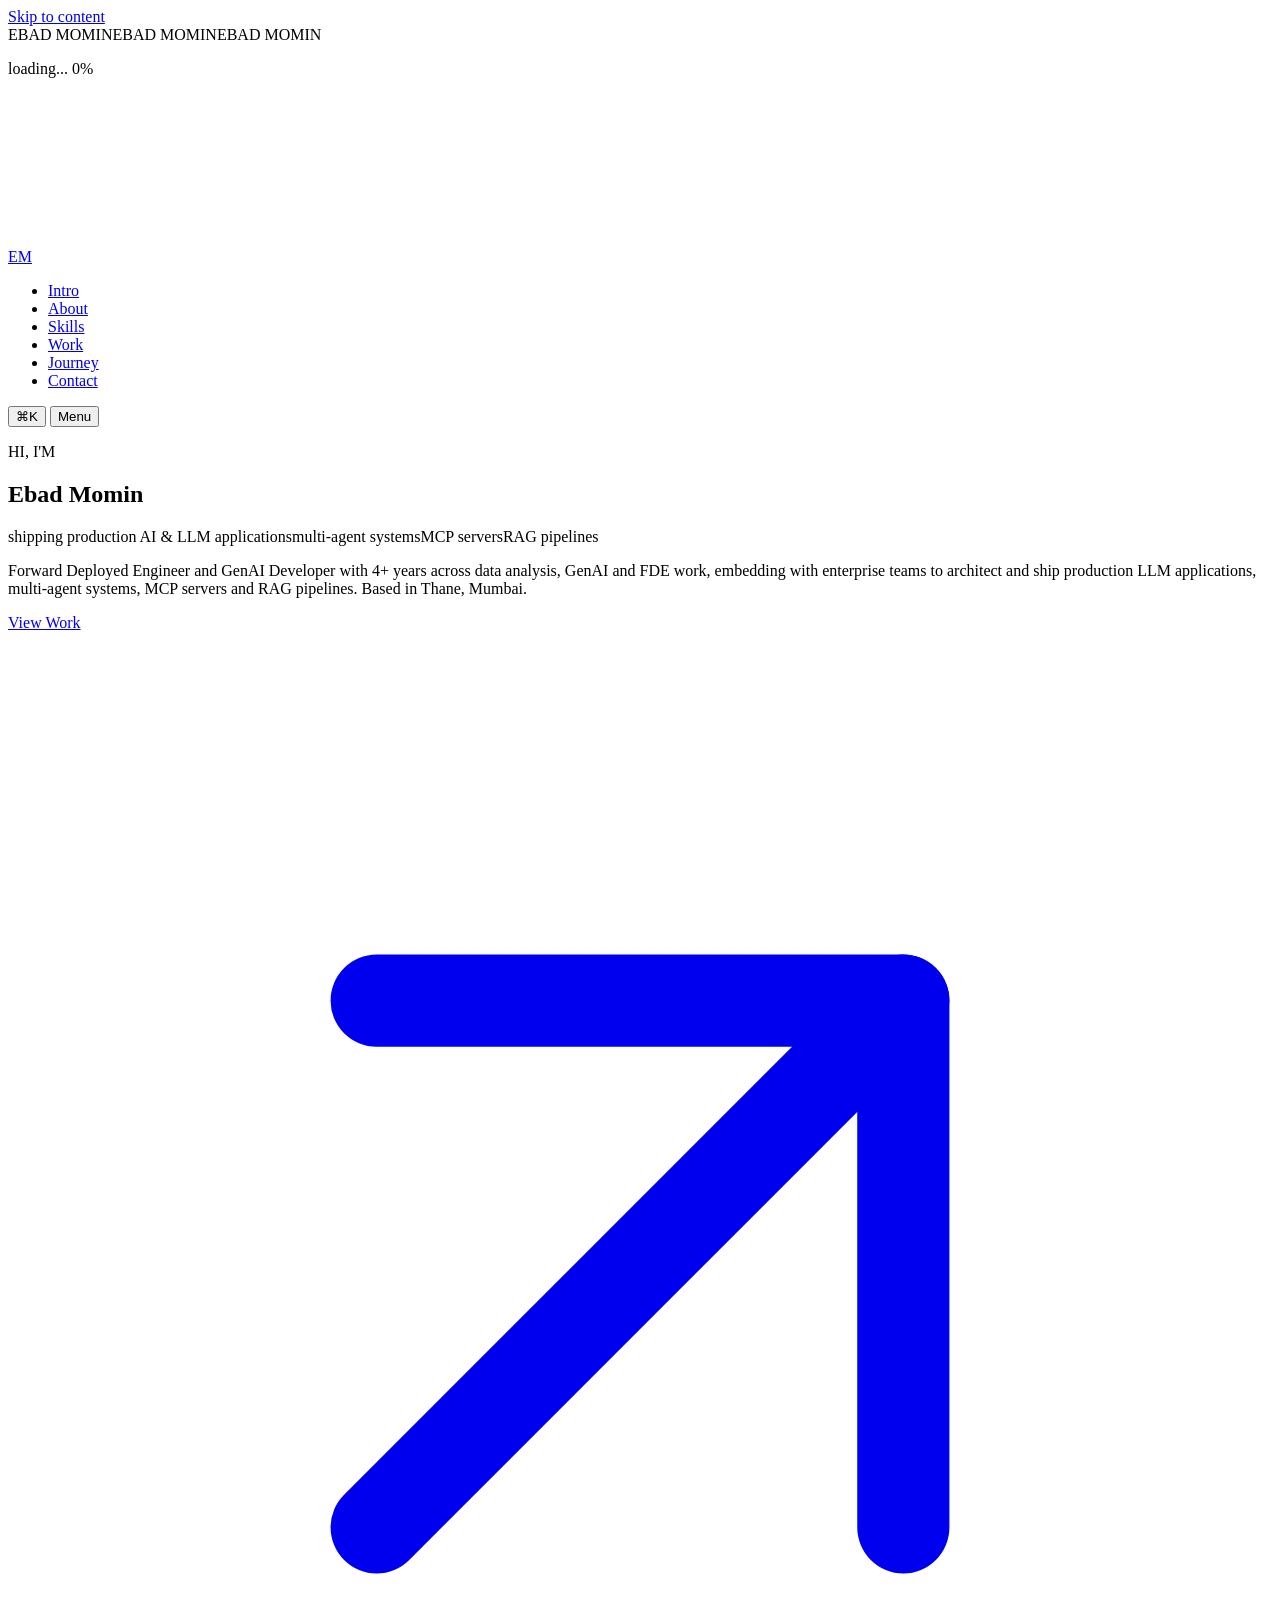
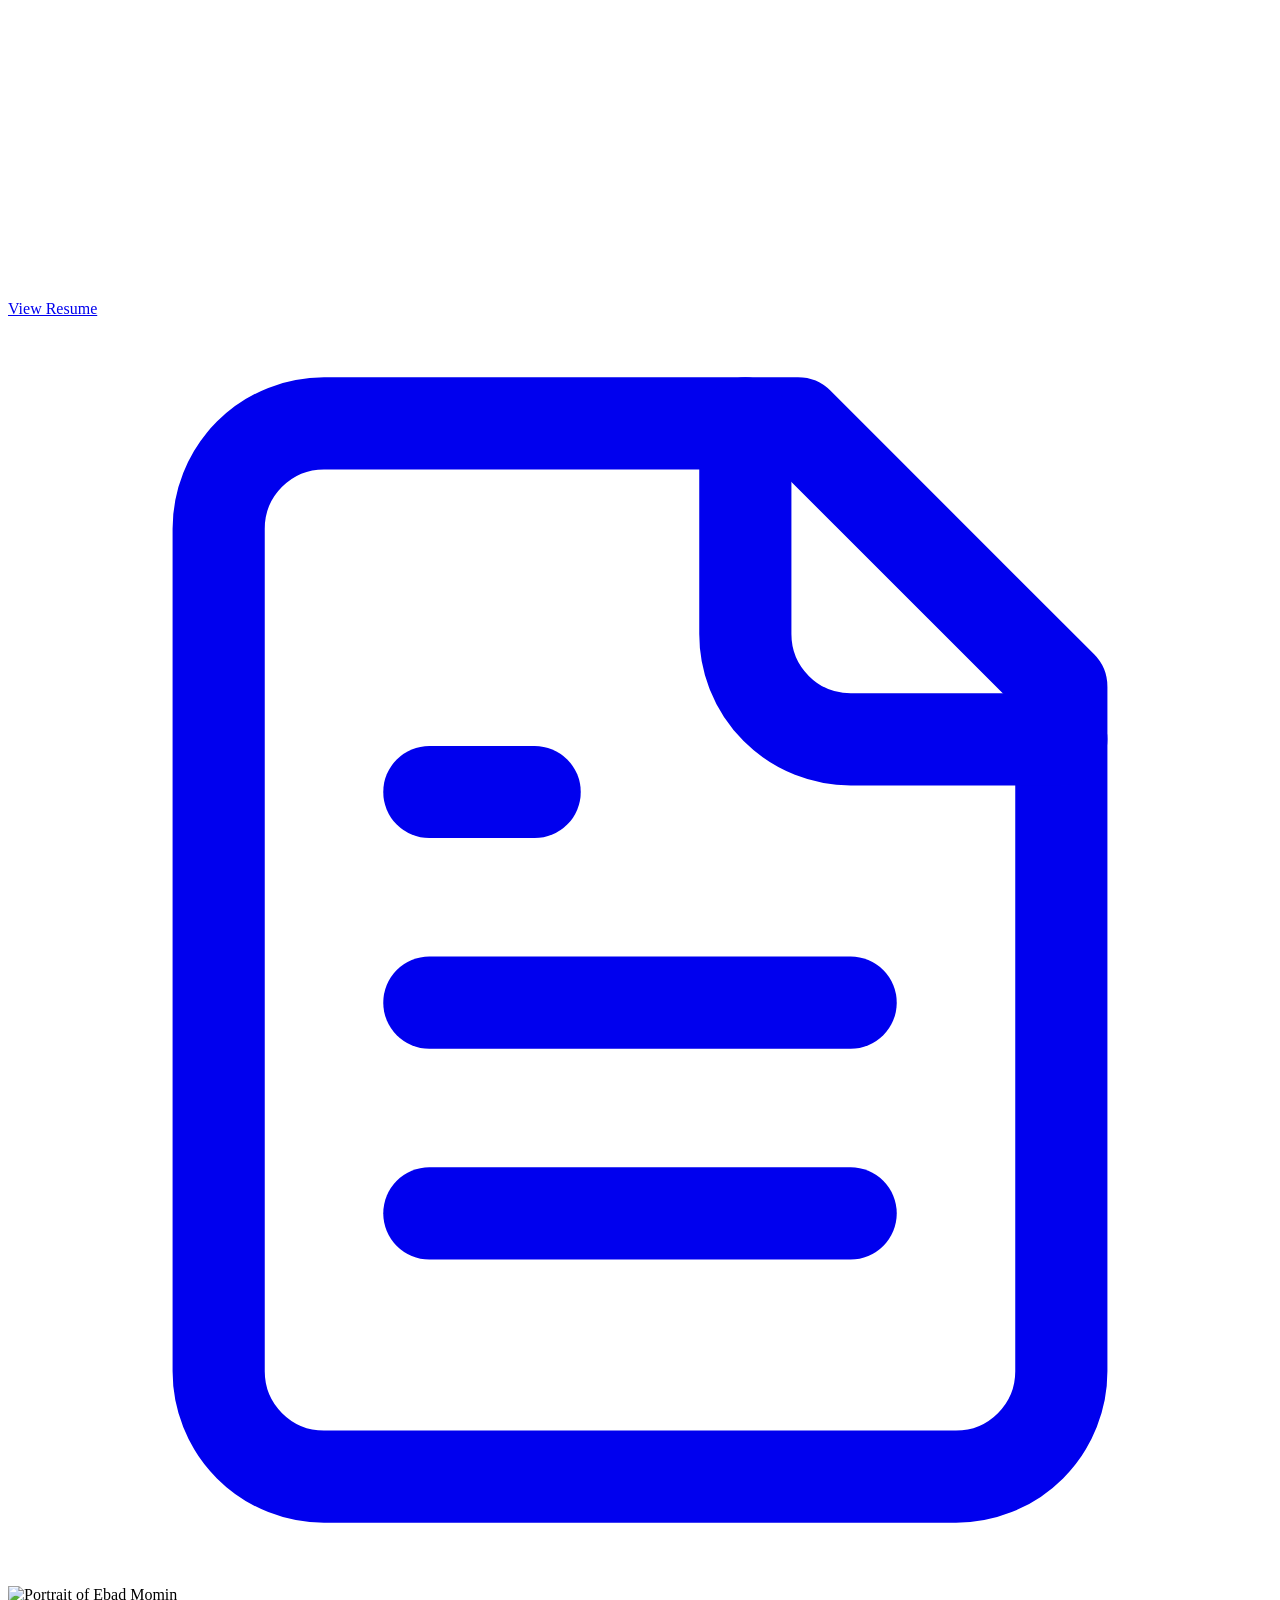
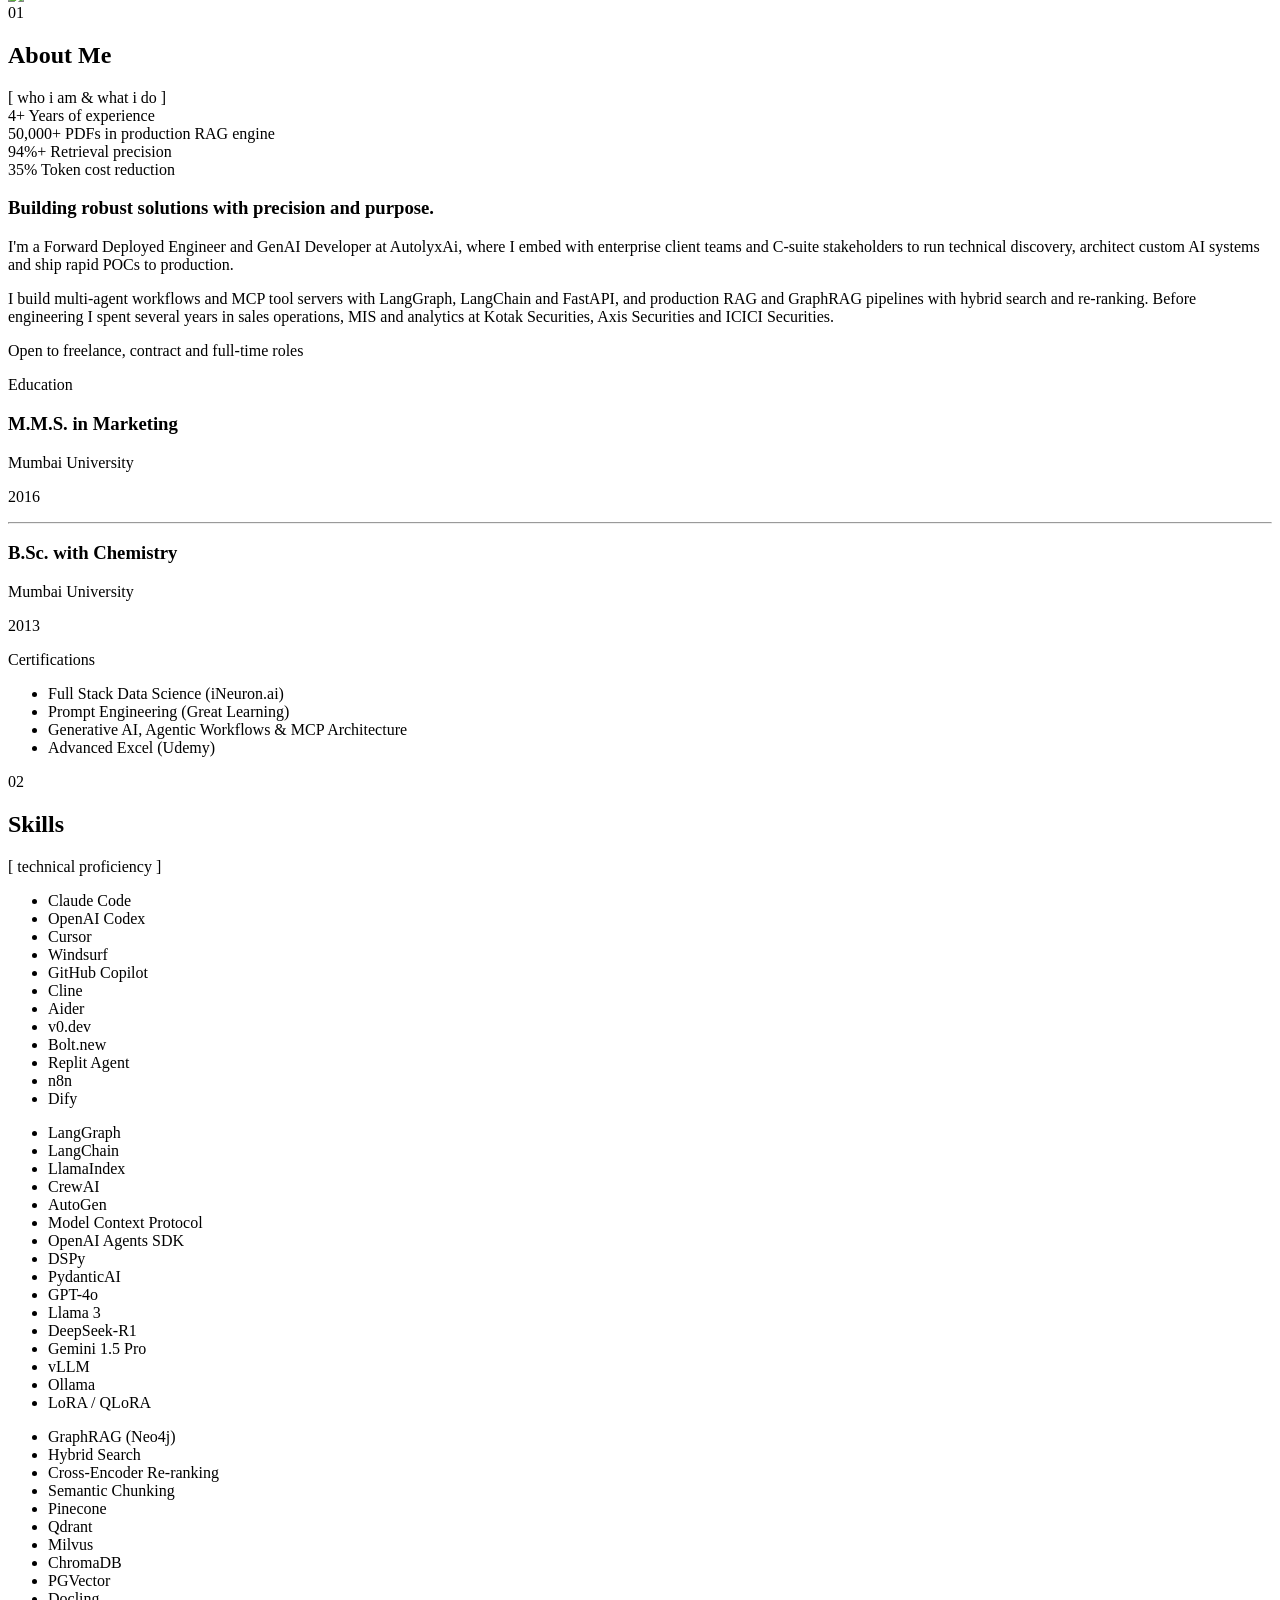
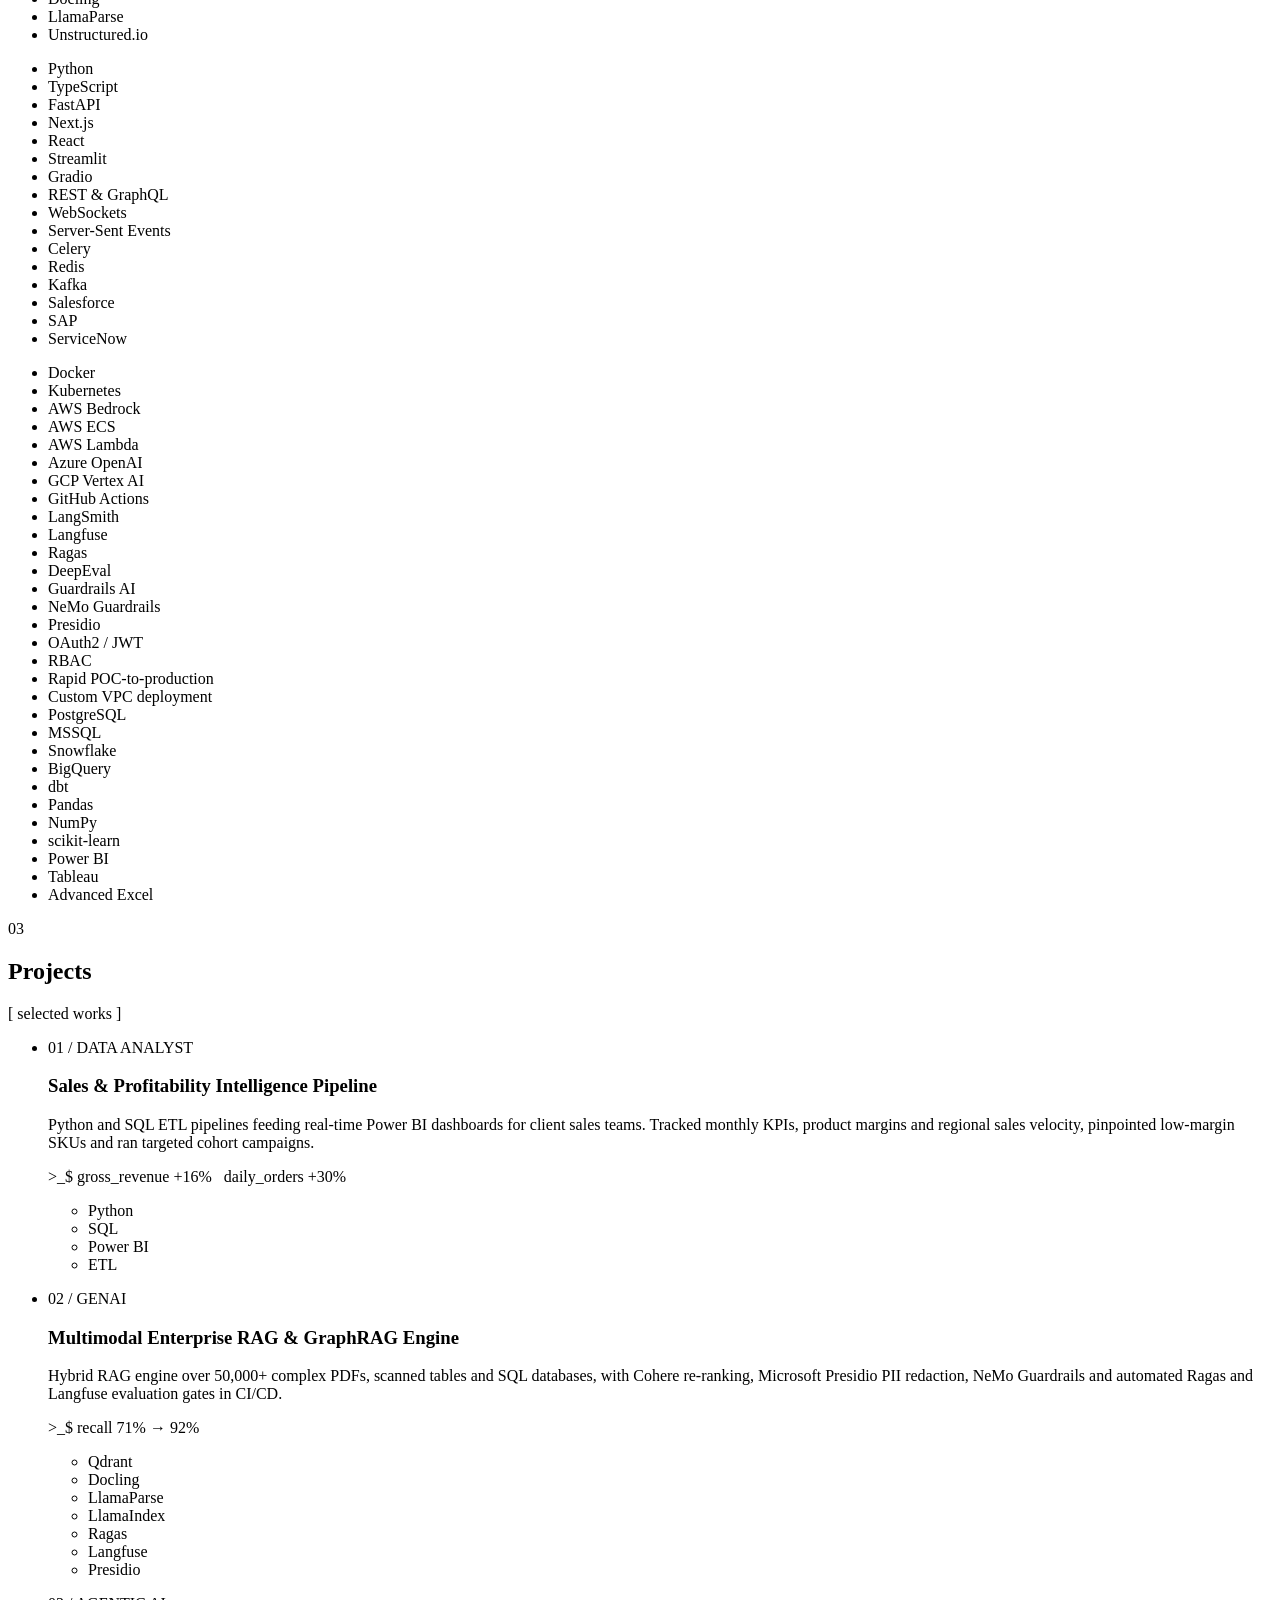
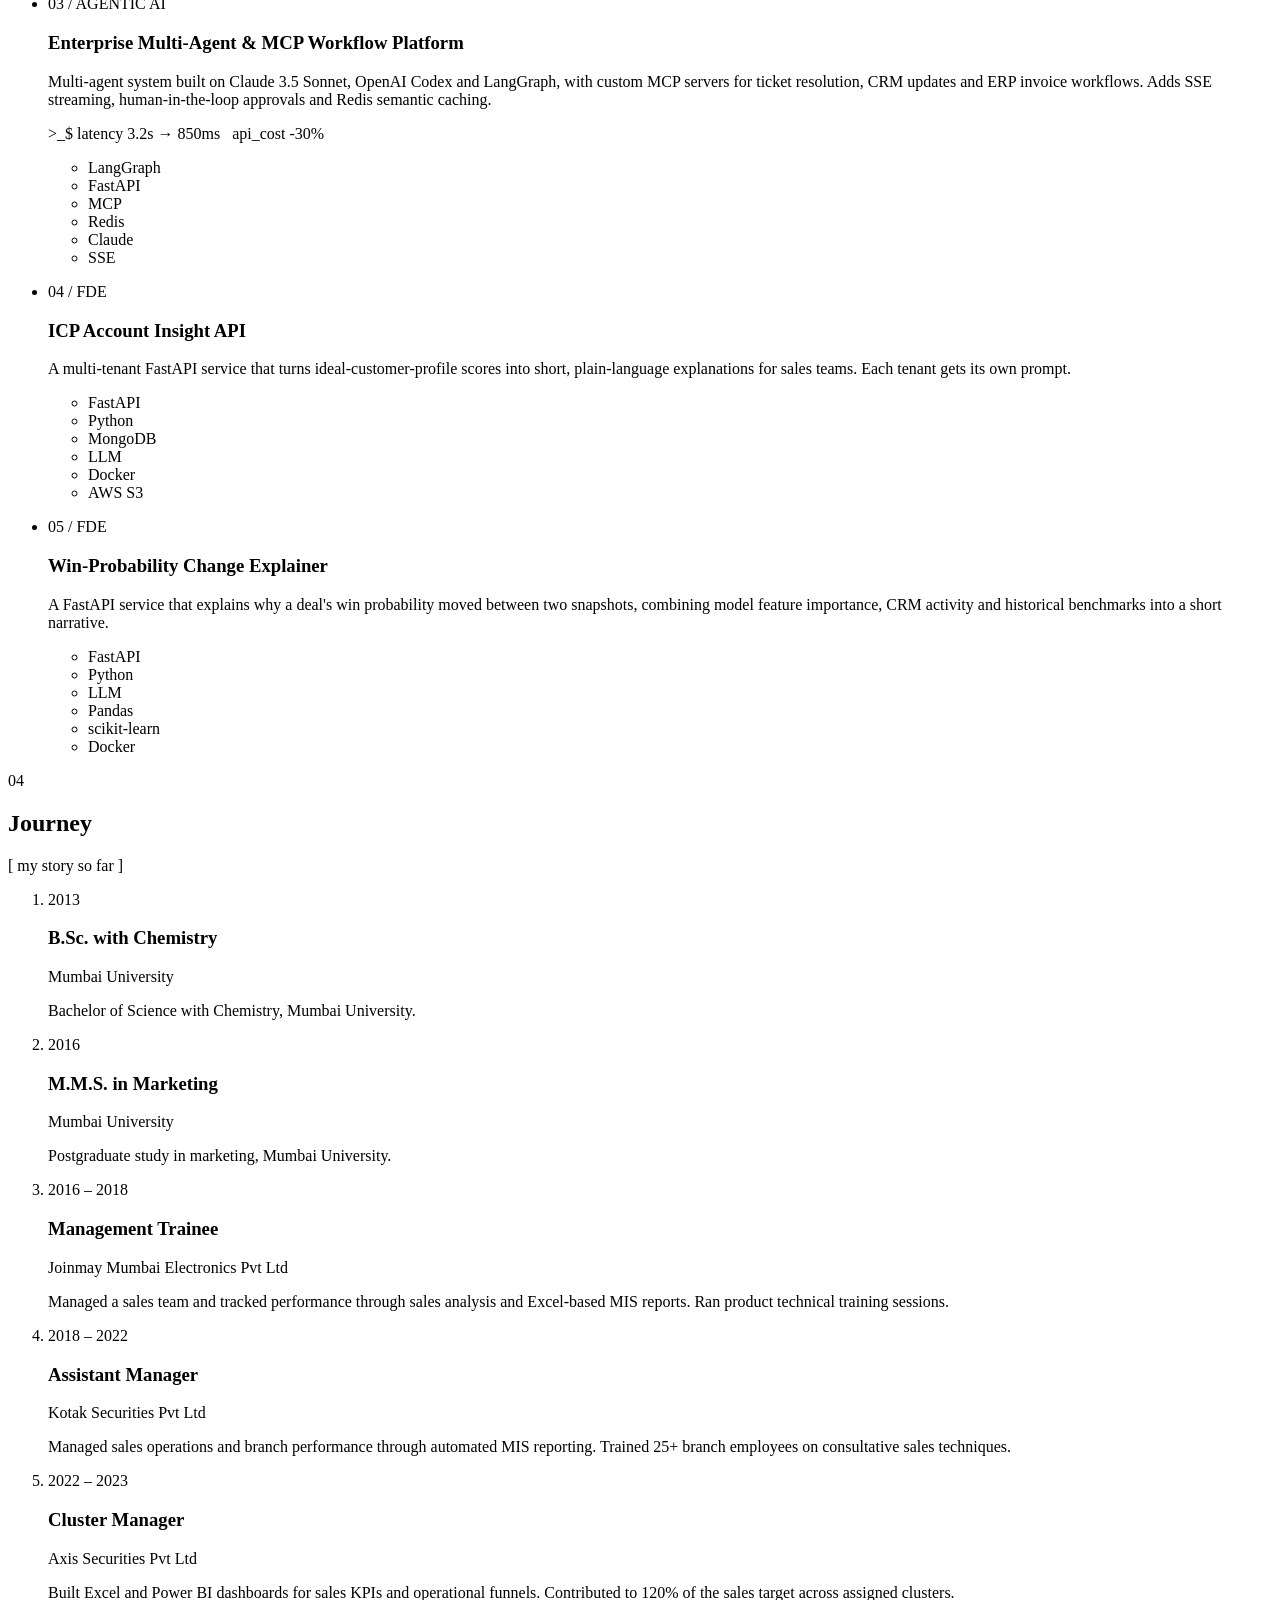
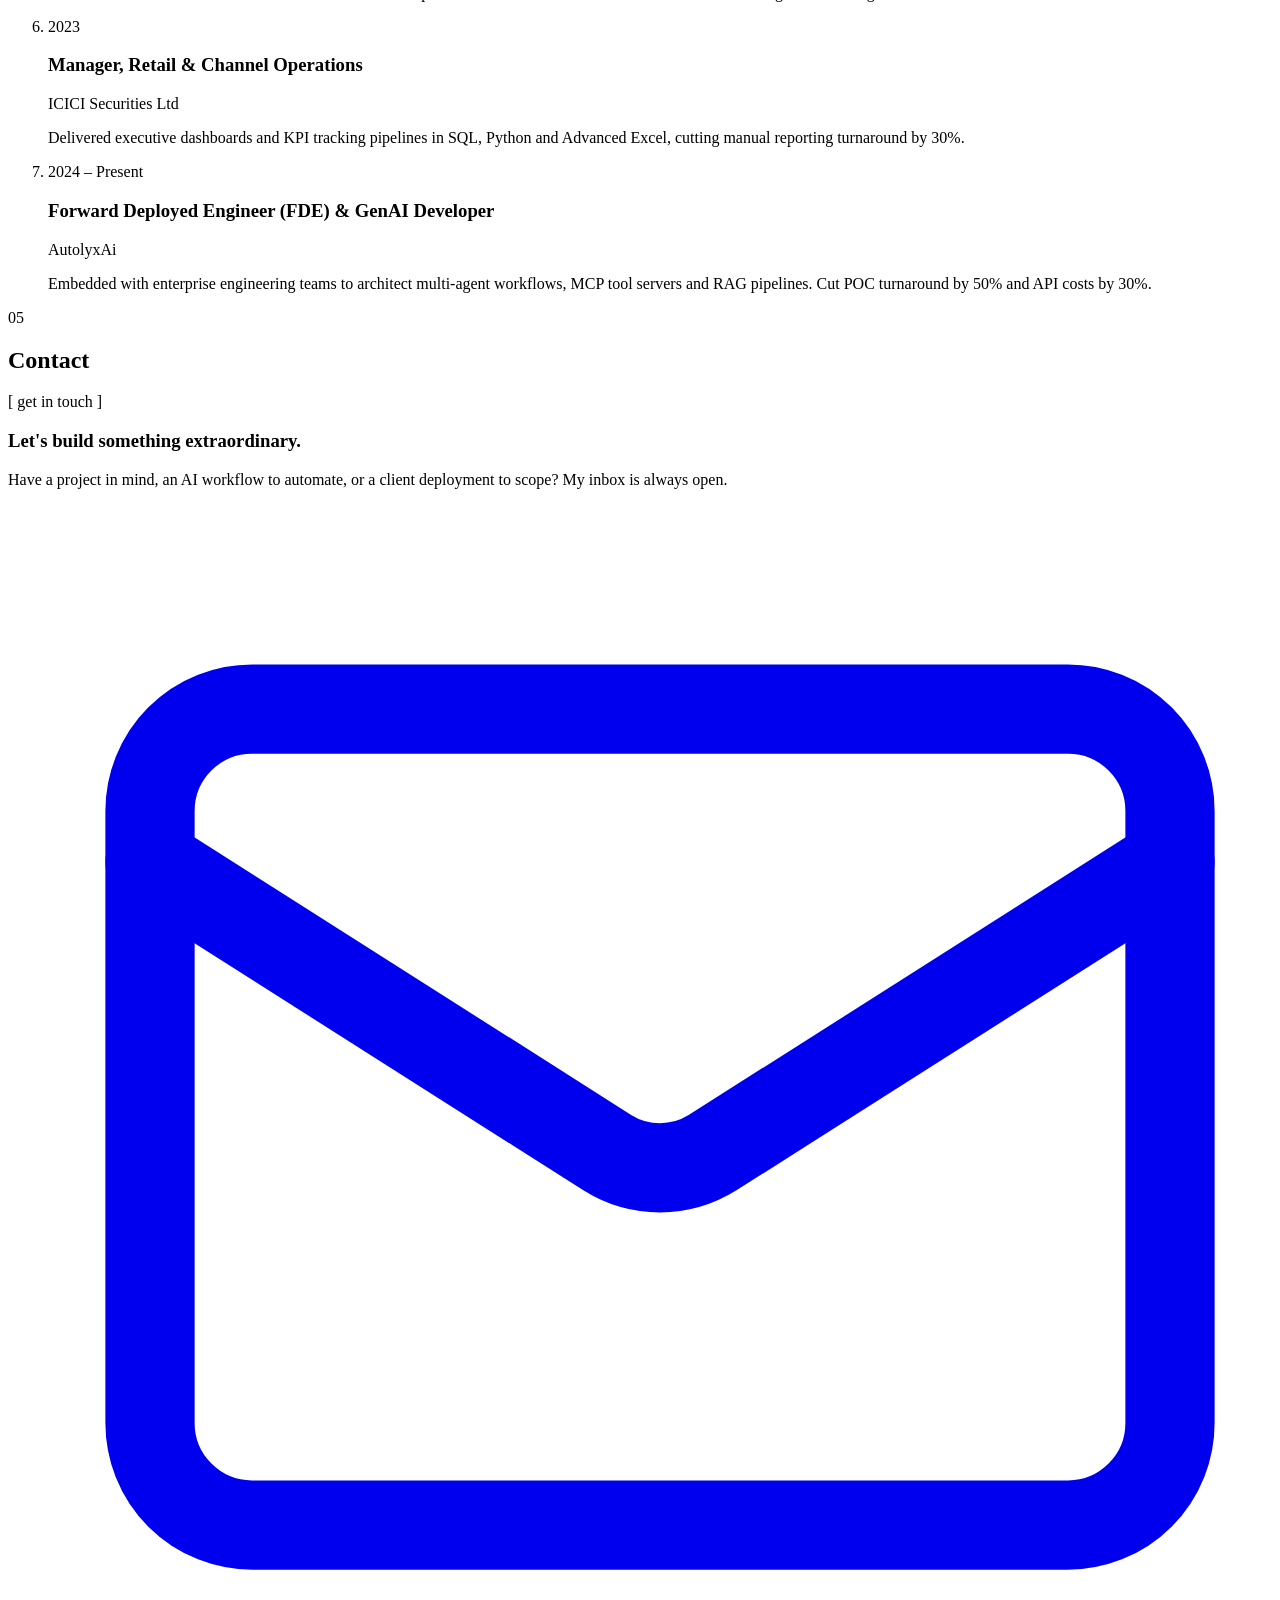
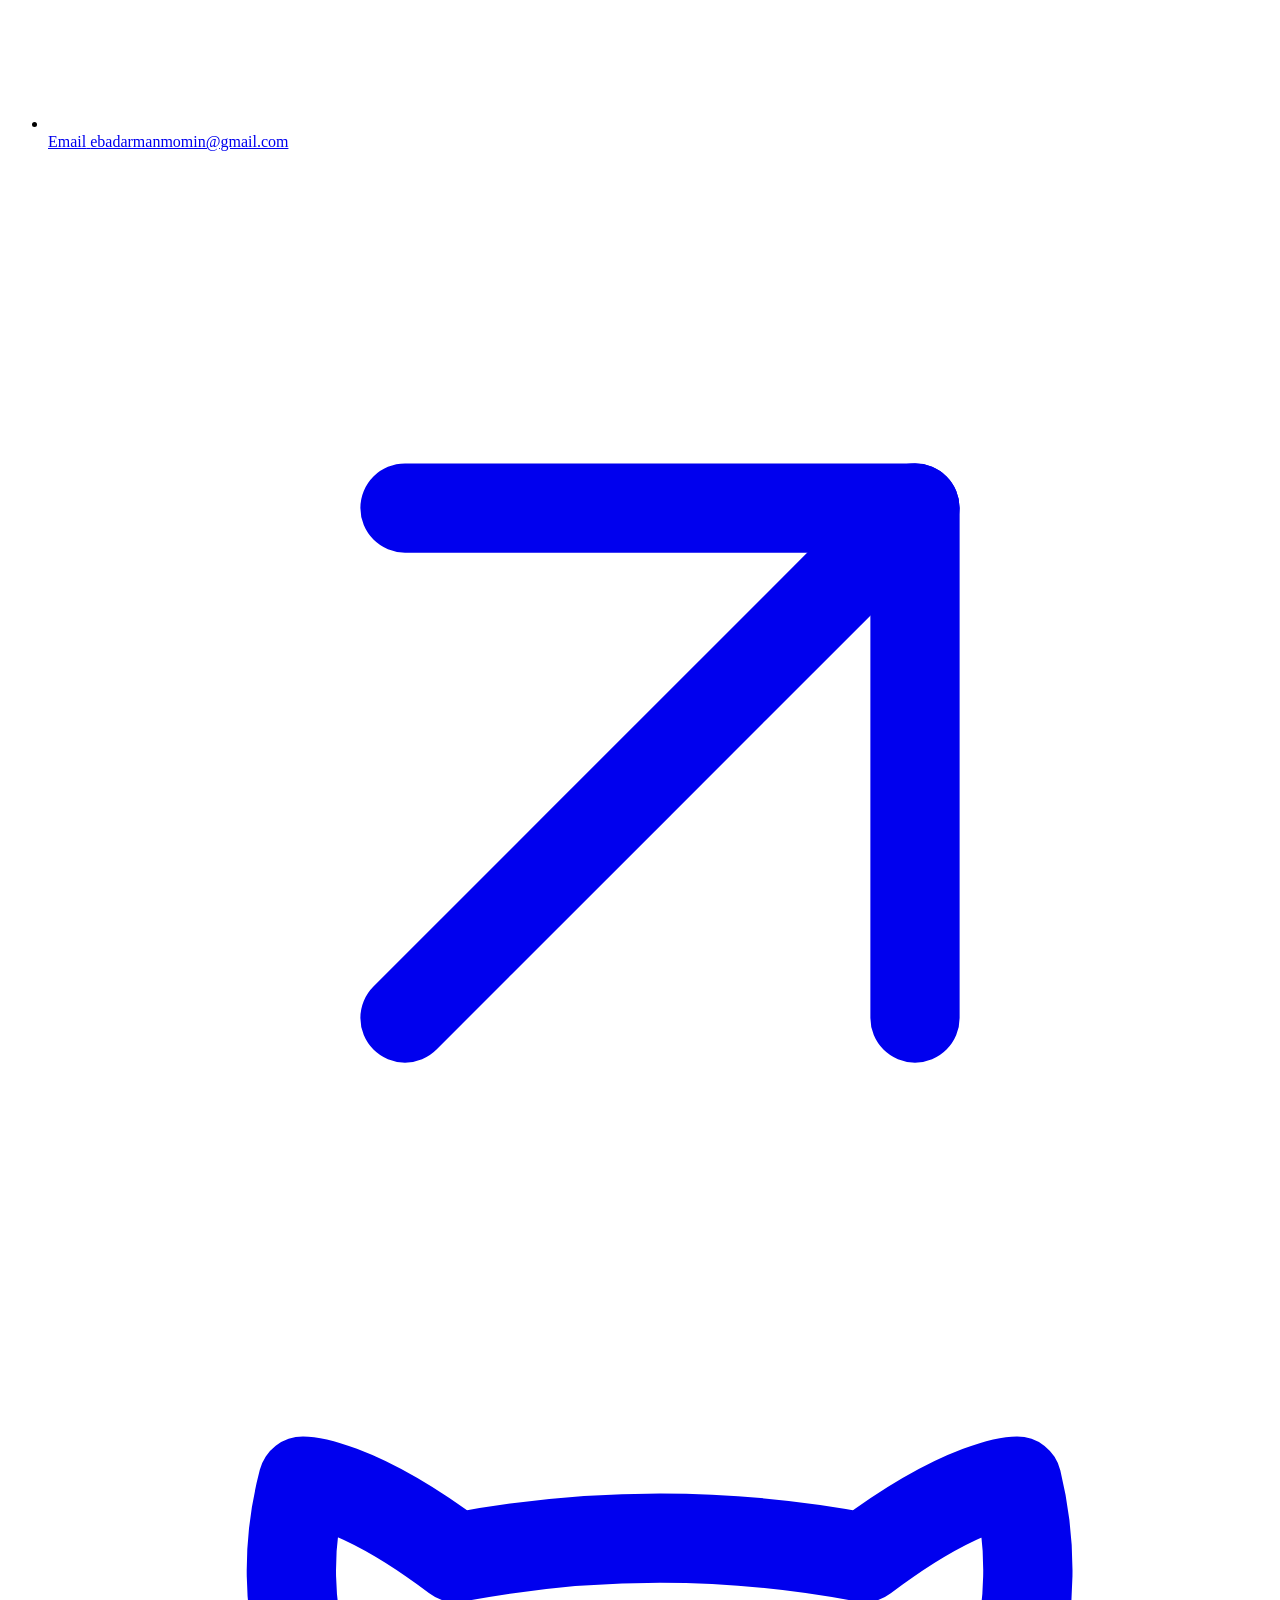
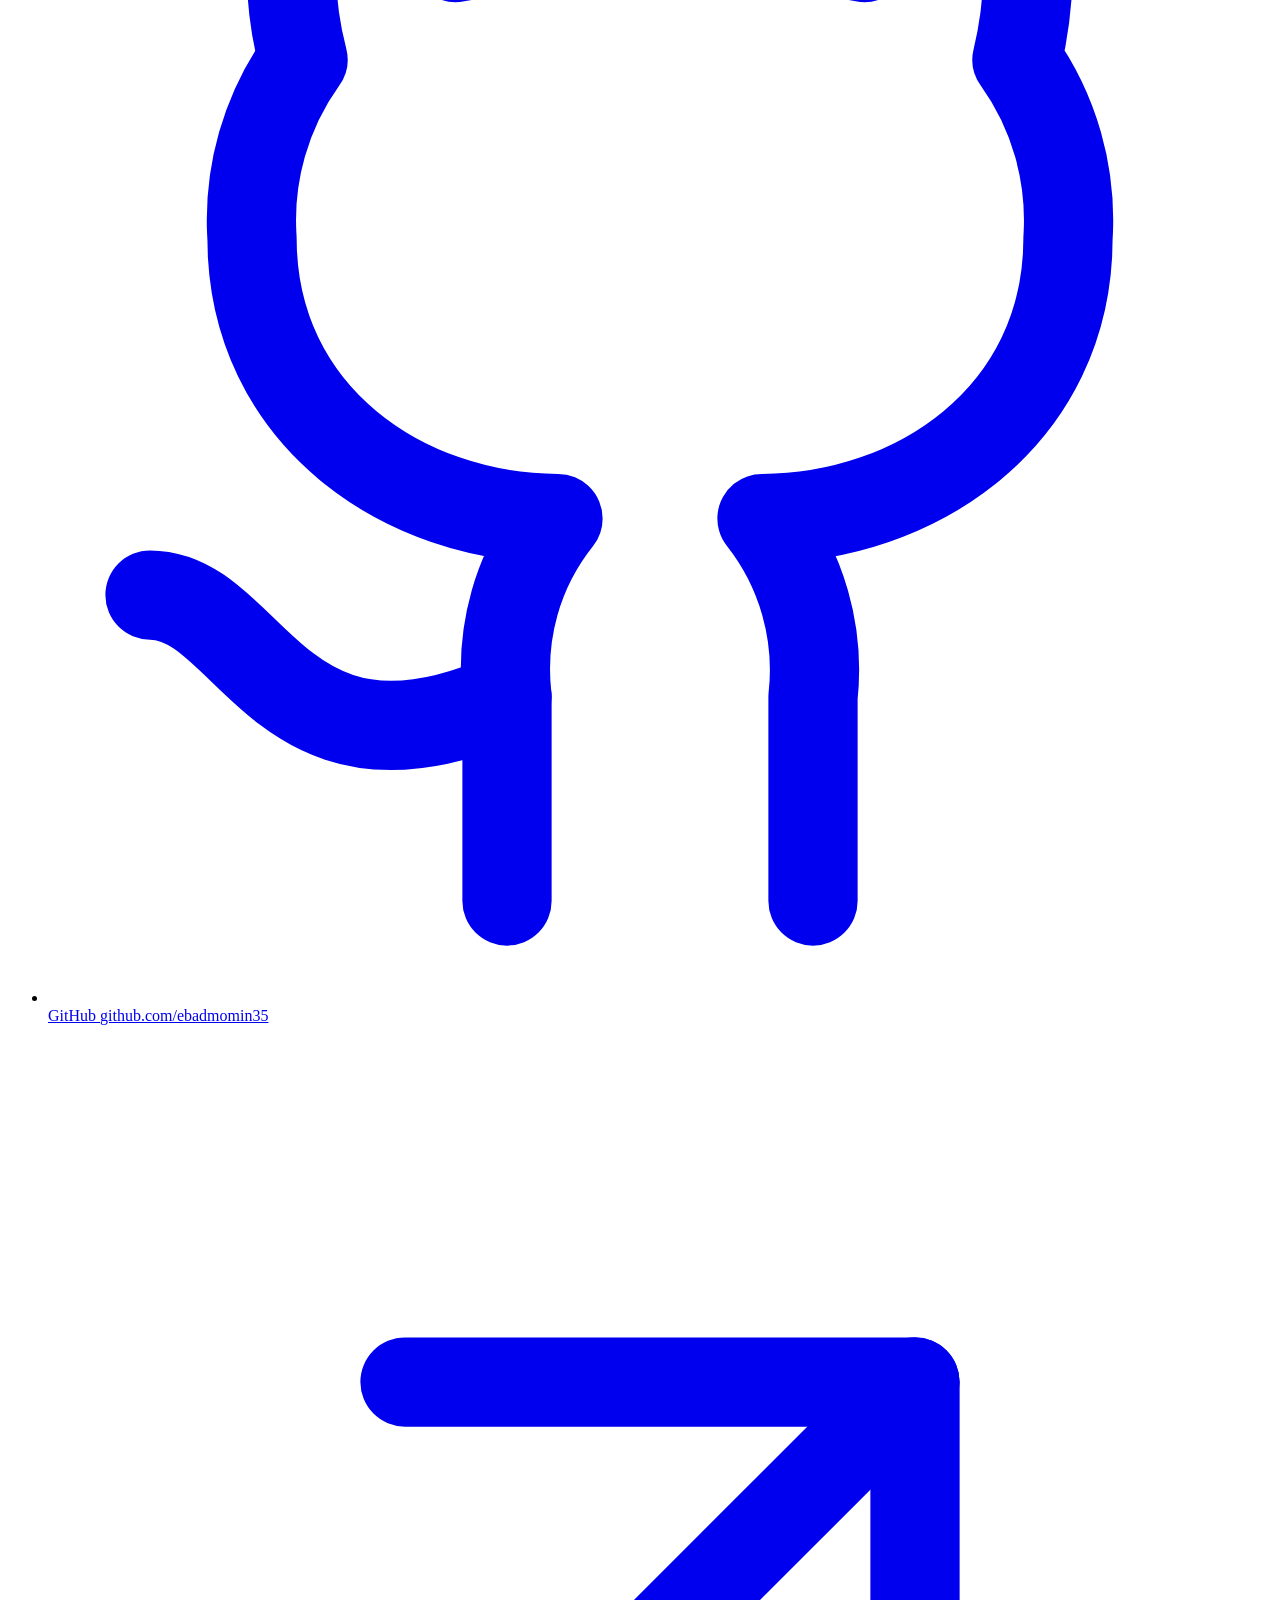
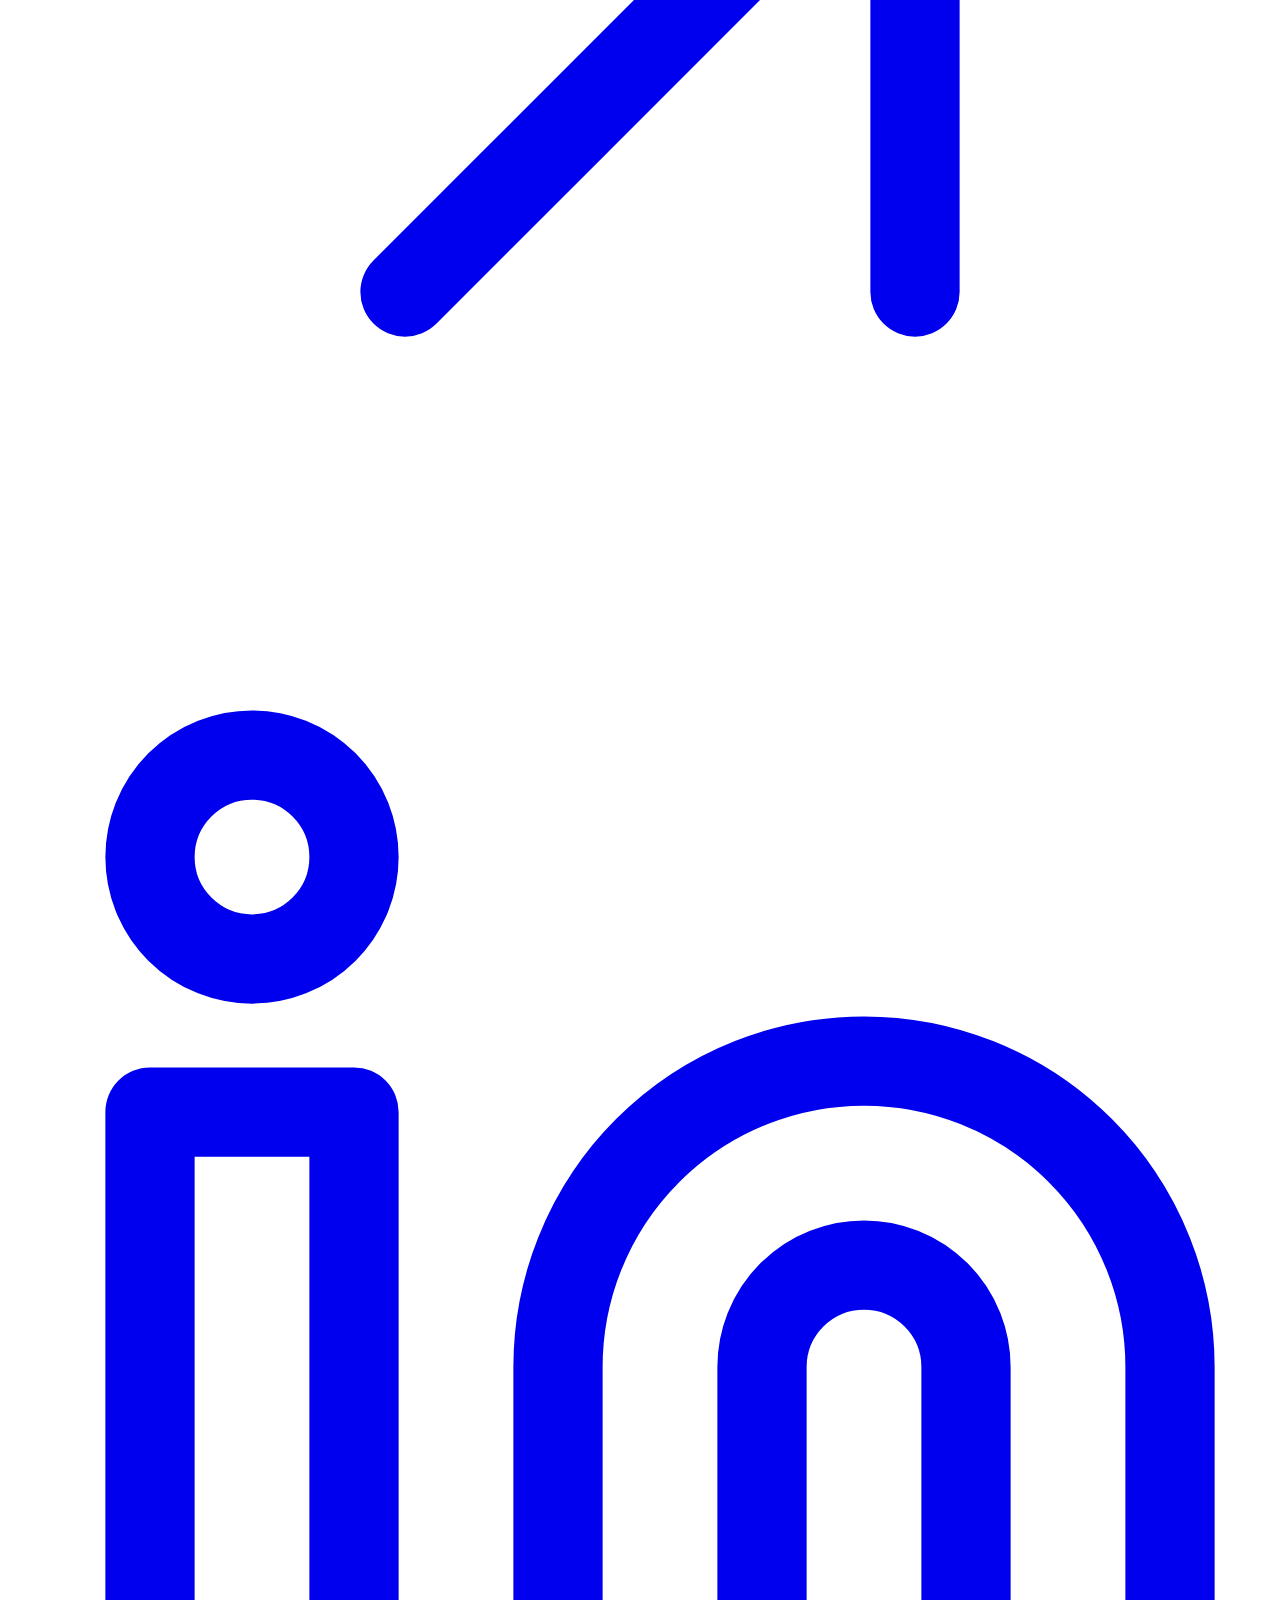
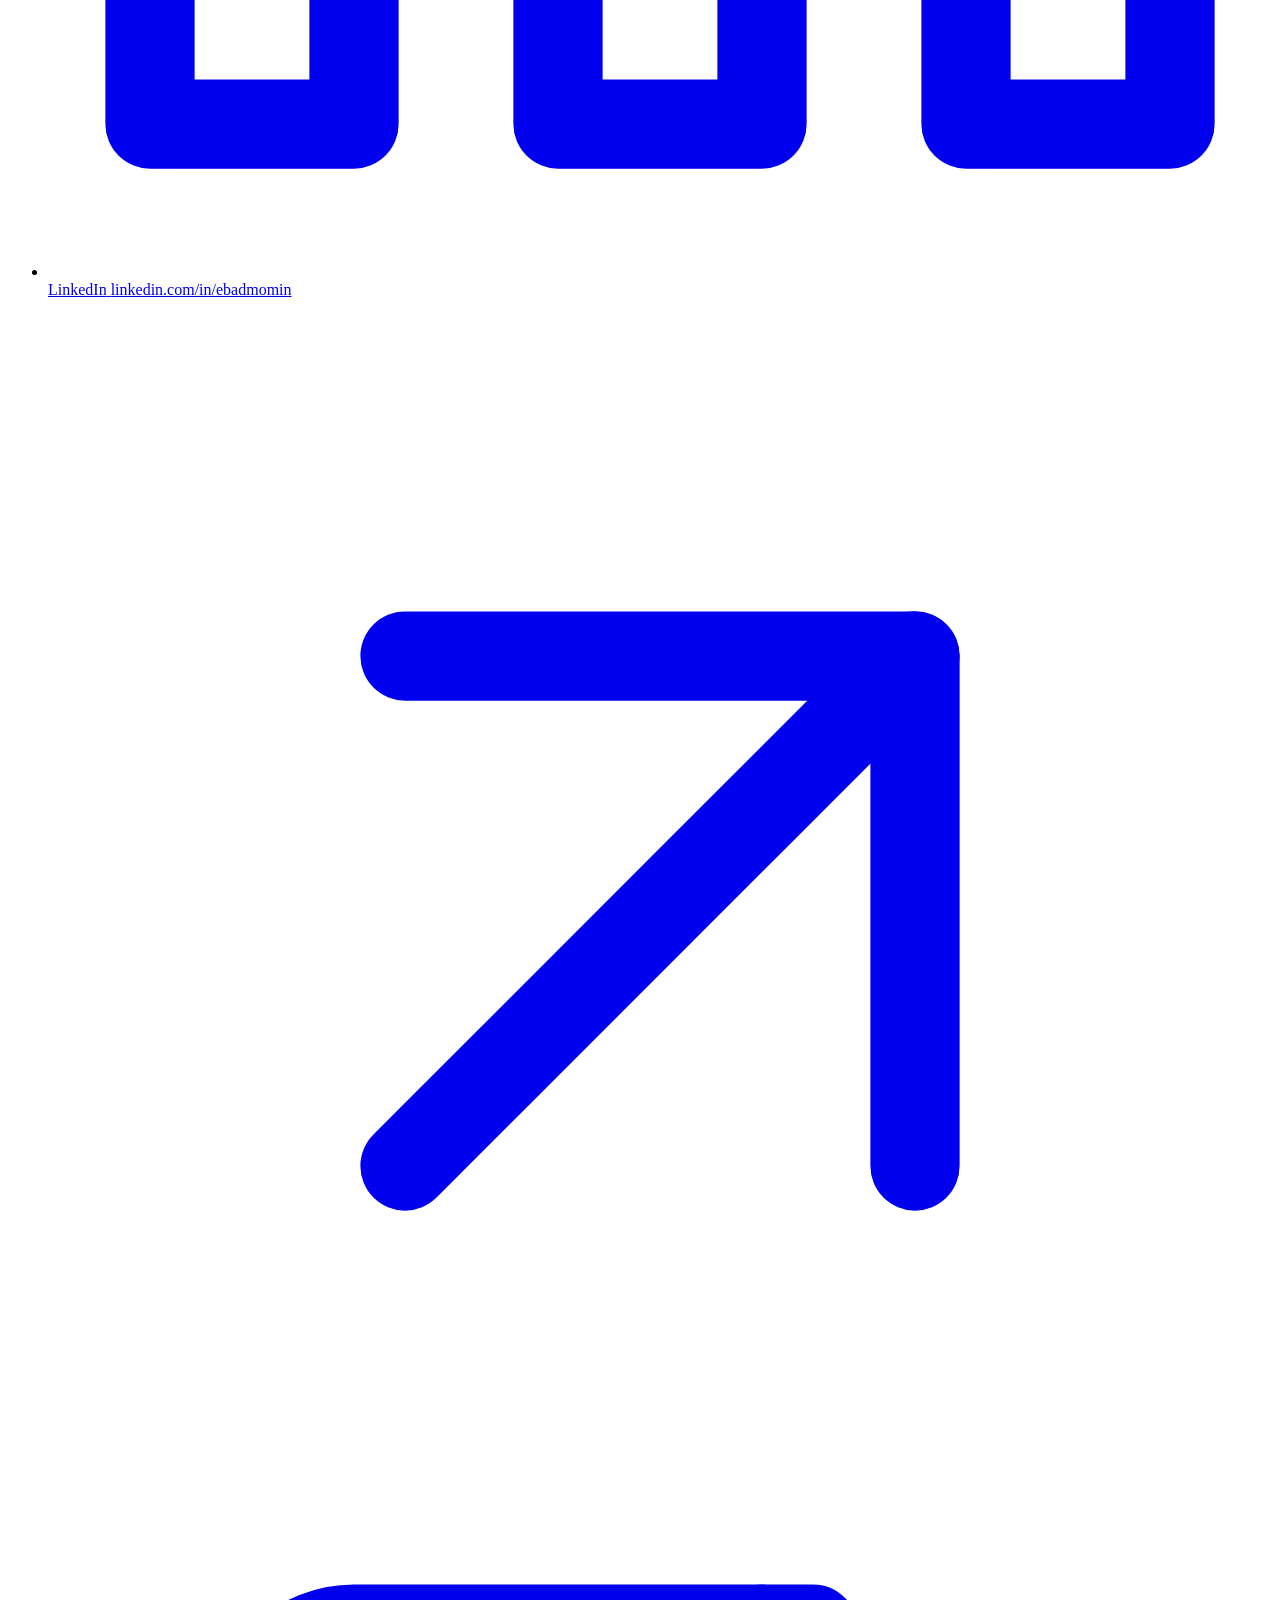
==== index.html @ 1c948ca4 "Add files via upload" ====
<!doctype html>
<html lang="en">
<head>
  <meta charset="utf-8">
  <meta name="viewport" content="width=device-width, initial-scale=1">
  <title>Ebad Momin | Forward Deployed Engineer &amp; GenAI Developer</title>
  <meta name="description" content="Ebad Momin, Forward Deployed Engineer (FDE), GenAI Developer and AI Solutions Architect in Thane, Mumbai.">
  <meta name="theme-color" content="#090909">
  <script>document.documentElement.classList.add('js');</script>
  <link rel="preconnect" href="https://fonts.googleapis.com">
  <link rel="preconnect" href="https://fonts.gstatic.com" crossorigin>
  <link rel="stylesheet" href="https://fonts.googleapis.com/css2?family=Geist:wght@300..900&family=Geist+Mono:wght@400..700&family=Urbanist:wght@700..900&display=swap">
  <link rel="stylesheet" href="css/tokens.css">
  <link rel="stylesheet" href="css/base.css">
  <link rel="stylesheet" href="css/hero.css">
  <link rel="stylesheet" href="css/photo-dissolve.css">
  <link rel="stylesheet" href="css/about.css">
  <link rel="stylesheet" href="css/skills.css">
  <link rel="stylesheet" href="css/projects.css">
  <link rel="stylesheet" href="css/journey.css">
  <link rel="stylesheet" href="css/contact.css">
  <link rel="stylesheet" href="css/snake.css">
  <link rel="stylesheet" href="css/palette.css">
</head>
<body class="ep-body" data-loading="true">
  <a class="ep-sr-only" href="#ep-main">Skip to content</a>

  <!-- core: icon sprite (arrow-up-right and document are referenced by builders via <use href="#ep-i-...">) -->
  <svg aria-hidden="true" focusable="false" width="0" height="0" style="position:absolute;width:0;height:0;overflow:hidden">
    <symbol id="ep-i-github" viewBox="0 0 24 24" fill="none" stroke="currentColor" stroke-width="1.75" stroke-linecap="round" stroke-linejoin="round"><path d="M15 22v-4a4.8 4.8 0 0 0-1-3.5c3 0 6-2 6-5.5.08-1.25-.27-2.48-1-3.5.28-1.15.28-2.35 0-3.5 0 0-1 0-3 1.5-2.64-.5-5.36-.5-8 0C6 2 5 2 5 2c-.3 1.15-.3 2.35 0 3.5A5.403 5.403 0 0 0 4 9c0 3.5 3 5.5 6 5.5-.39.49-.68 1.05-.85 1.65-.17.6-.22 1.23-.15 1.85v4"/><path d="M9 18c-4.51 2-5-2-7-2"/></symbol>
    <symbol id="ep-i-linkedin" viewBox="0 0 24 24" fill="none" stroke="currentColor" stroke-width="1.75" stroke-linecap="round" stroke-linejoin="round"><path d="M16 8a6 6 0 0 1 6 6v7h-4v-7a2 2 0 0 0-2-2 2 2 0 0 0-2 2v7h-4v-7a6 6 0 0 1 6-6z"/><rect x="2" y="9" width="4" height="12"/><circle cx="4" cy="4" r="2"/></symbol>
    <symbol id="ep-i-mail" viewBox="0 0 24 24" fill="none" stroke="currentColor" stroke-width="1.75" stroke-linecap="round" stroke-linejoin="round"><rect x="2" y="4" width="20" height="16" rx="2"/><path d="m22 7-8.97 5.7a1.94 1.94 0 0 1-2.06 0L2 7"/></symbol>
    <symbol id="ep-i-arrow-up-right" viewBox="0 0 24 24" fill="none" stroke="currentColor" stroke-width="1.75" stroke-linecap="round" stroke-linejoin="round"><path d="M7 7h10v10"/><path d="M7 17 17 7"/></symbol>
    <symbol id="ep-i-document" viewBox="0 0 24 24" fill="none" stroke="currentColor" stroke-width="1.75" stroke-linecap="round" stroke-linejoin="round"><path d="M15 2H6a2 2 0 0 0-2 2v16a2 2 0 0 0 2 2h12a2 2 0 0 0 2-2V7z"/><path d="M14 2v4a2 2 0 0 0 2 2h4"/><path d="M8 13h8"/><path d="M8 17h8"/><path d="M10 9H8"/></symbol>
  </svg>

  <!-- core: loader -->
  <div class="ep-loader" id="ep-loader" aria-live="polite">
    <span class="ep-loader__logo" role="img" aria-label="Ebad Momin"><span class="ep-loader__base" aria-hidden="true">EBAD MOMIN</span><span class="ep-loader__fill ep-loader__fill--back" aria-hidden="true">EBAD MOMIN</span><span class="ep-loader__fill" aria-hidden="true">EBAD MOMIN</span></span>
    <p class="ep-loader__meta"><span class="ep-loader__text">loading...</span> <span class="ep-loader__count" id="ep-loader-count">0%</span></p>
  </div>

  <!-- core: background layers -->
  <canvas class="ep-particles" id="ep-particles" aria-hidden="true"></canvas>
  <div class="ep-progress" aria-hidden="true"><span class="ep-progress__bar" id="ep-progress-bar"></span></div>

  <!-- core: navbar -->
  <header class="ep-navbar" id="ep-navbar">
    <nav class="ep-navbar__pill" aria-label="Primary">
      <a class="ep-navbar__logo" href="#intro" aria-label="Ebad Momin, back to top">EM</a>
      <ul class="ep-navbar__list" id="ep-nav-list">
        <li><a class="ep-navbar__link" href="#intro" data-nav="intro">Intro</a></li>
        <li><a class="ep-navbar__link" href="#about" data-nav="about">About</a></li>
        <li><a class="ep-navbar__link" href="#skills" data-nav="skills">Skills</a></li>
        <li><a class="ep-navbar__link" href="#work" data-nav="work">Work</a></li>
        <li><a class="ep-navbar__link" href="#journey" data-nav="journey">Journey</a></li>
        <li><a class="ep-navbar__link" href="#contact" data-nav="contact">Contact</a></li>
      </ul>
      <span class="ep-navbar__indicator" aria-hidden="true"></span>
      <button class="ep-navbar__kbd" id="ep-snake-trigger" type="button" aria-label="Open command palette">⌘K</button>
      <button class="ep-navbar__menu" id="ep-menu-toggle" type="button" aria-expanded="false" aria-controls="ep-nav-list">Menu</button>
    </nav>
  </header>

  <main id="ep-main">
    <!-- BEGIN:hero -->
    <section class="ep-hero" id="intro" data-nav-section="intro">
      <div class="ep-container ep-hero__inner">
        <div class="ep-hero__content">
          <p class="ep-hero__eyebrow">HI, I'M</p>
          <h1 class="ep-hero__name" aria-label="Ebad Momin"><span class="ep-hero__name-base">Ebad</span> <span class="ep-hero__name-accent">Momin</span></h1>
          <p class="ep-hero__tagline">
            <span class="ep-hero__tagline-line ep-hero__tagline-line--muted">shipping production AI &amp;</span>
            <span class="ep-hero__tagline-line ep-hero__tagline-line--gradient"><span class="ep-hero__rotor" aria-live="off"><span class="ep-hero__word is-current">LLM applications</span><span class="ep-hero__word">multi-agent systems</span><span class="ep-hero__word">MCP servers</span><span class="ep-hero__word">RAG pipelines</span></span></span>
          </p>
          <p class="ep-hero__copy">Forward Deployed Engineer and GenAI Developer with 4+ years across data analysis, GenAI and FDE work, embedding with enterprise teams to architect and ship production LLM applications, multi-agent systems, MCP servers and RAG pipelines. Based in Thane, Mumbai.</p>
          <div class="ep-hero__actions">
            <a class="ep-btn ep-btn--primary ep-hero__btn ep-hero__btn--primary" href="#work">View Work<svg viewBox="0 0 24 24" aria-hidden="true" focusable="false"><use href="#ep-i-arrow-up-right"/></svg></a>
            <a class="ep-btn ep-btn--ghost ep-hero__btn ep-hero__btn--ghost" href="resume.html" target="_blank" rel="noopener">View Resume<svg viewBox="0 0 24 24" aria-hidden="true" focusable="false"><use href="#ep-i-document"/></svg></a>
          </div>
        </div>
        <div class="ep-hero__visual">
          <div class="ep-hero__figure">
            <div class="ep-hero__glow" aria-hidden="true"></div>
            <img class="ep-hero__photo" src="assets/img/headshot-cutout.png" alt="Portrait of Ebad Momin" width="1006" height="1448" decoding="async">
          </div>
        </div>
      </div>
    </section>
    <!-- END:hero -->

    <!-- BEGIN:about -->
    <section class="ep-about ep-section" id="about" data-nav-section="about">
      <div class="ep-container">
        <div class="ep-section-head ep-reveal">
          <span class="ep-section-head__num" aria-hidden="true" data-parallax>01</span>
          <h2 class="ep-section-head__title">About Me</h2>
          <span class="ep-label ep-section-head__label">[ who i am &amp; what i do ]</span>
        </div>

        <div class="ep-about__stats ep-reveal" style="--ep-delay: 100ms">
          <div class="ep-stat">
            <span class="ep-stat__value"><span class="ep-stat__num" data-count="4">4</span><span class="ep-stat__suffix">+</span></span>
            <span class="ep-label ep-stat__label">Years of experience</span>
          </div>
          <div class="ep-stat">
            <span class="ep-stat__value"><span class="ep-stat__num" data-count="50000">50,000</span><span class="ep-stat__suffix">+</span></span>
            <span class="ep-label ep-stat__label">PDFs in production RAG engine</span>
          </div>
          <div class="ep-stat">
            <span class="ep-stat__value"><span class="ep-stat__num" data-count="94">94</span><span class="ep-stat__suffix">%+</span></span>
            <span class="ep-label ep-stat__label">Retrieval precision</span>
          </div>
          <div class="ep-stat">
            <span class="ep-stat__value"><span class="ep-stat__num" data-count="35">35</span><span class="ep-stat__suffix">%</span></span>
            <span class="ep-label ep-stat__label">Token cost reduction</span>
          </div>
        </div>

        <div class="ep-about__grid">
          <div class="ep-about__main">
            <h3 class="ep-about__heading ep-reveal" style="--ep-delay: 200ms">
              Building robust solutions
              <span class="ep-about__heading-dim">with precision and purpose.</span>
            </h3>
            <p class="ep-about__text ep-reveal" style="--ep-delay: 200ms">I'm a Forward Deployed Engineer and GenAI Developer at AutolyxAi, where I embed with enterprise client teams and C-suite stakeholders to run technical discovery, architect custom AI systems and ship rapid POCs to production.</p>
            <p class="ep-about__text ep-reveal" style="--ep-delay: 300ms">I build multi-agent workflows and MCP tool servers with LangGraph, LangChain and FastAPI, and production RAG and GraphRAG pipelines with hybrid search and re-ranking. Before engineering I spent several years in sales operations, MIS and analytics at Kotak Securities, Axis Securities and ICICI Securities.</p>
            <p class="ep-about__badge ep-reveal" style="--ep-delay: 300ms"><span class="ep-about__badge-dot" aria-hidden="true"></span>Open to freelance, contract and full-time roles</p>
          </div>

          <div class="ep-about__cards">
            <section class="ep-card ep-about__card ep-reveal" style="--ep-delay: 0ms" aria-label="Education">
              <p class="ep-label">Education</p>
              <h3 class="ep-about__entry-title">M.M.S. in Marketing</h3>
              <p class="ep-about__entry-sub">Mumbai University</p>
              <p class="ep-about__entry-year">2016</p>
              <hr class="ep-about__divider">
              <h3 class="ep-about__entry-title">B.Sc. with Chemistry</h3>
              <p class="ep-about__entry-sub">Mumbai University</p>
              <p class="ep-about__entry-year">2013</p>
            </section>

            <section class="ep-card ep-about__card ep-reveal" style="--ep-delay: 120ms" aria-label="Certifications">
              <p class="ep-label">Certifications</p>
              <ul class="ep-about__chips">
                <li class="ep-tag">Full Stack Data Science <span class="ep-about__issuer">(iNeuron.ai)</span></li>
                <li class="ep-tag">Prompt Engineering <span class="ep-about__issuer">(Great Learning)</span></li>
                <li class="ep-tag">Generative AI, Agentic Workflows &amp; MCP Architecture</li>
                <li class="ep-tag">Advanced Excel <span class="ep-about__issuer">(Udemy)</span></li>
              </ul>
            </section>
          </div>
        </div>
      </div>
    </section>
    <!-- END:about -->

    <!-- BEGIN:skills -->
    <section class="ep-skills ep-section" id="skills" data-nav-section="skills">
      <div class="ep-container">
        <header class="ep-section-head ep-reveal">
          <span class="ep-section-head__num" data-parallax aria-hidden="true">02</span>
          <h2 class="ep-section-head__title">Skills</h2>
          <p class="ep-label ep-section-head__label">[ technical proficiency ]</p>
        </header>
      </div>

      <div class="ep-skills__rows">
        <div class="ep-skills__row">
          <ul class="ep-skills__track" aria-label="AI coding agents">
            <li class="ep-skills__chip">Claude Code</li>
            <li class="ep-skills__chip">OpenAI Codex</li>
            <li class="ep-skills__chip">Cursor</li>
            <li class="ep-skills__chip">Windsurf</li>
            <li class="ep-skills__chip">GitHub Copilot</li>
            <li class="ep-skills__chip">Cline</li>
            <li class="ep-skills__chip">Aider</li>
            <li class="ep-skills__chip">v0.dev</li>
            <li class="ep-skills__chip">Bolt.new</li>
            <li class="ep-skills__chip">Replit Agent</li>
            <li class="ep-skills__chip">n8n</li>
            <li class="ep-skills__chip">Dify</li>
          </ul>
        </div>
        <div class="ep-skills__row">
          <ul class="ep-skills__track" aria-label="LLMs and agentic orchestration">
            <li class="ep-skills__chip">LangGraph</li>
            <li class="ep-skills__chip">LangChain</li>
            <li class="ep-skills__chip">LlamaIndex</li>
            <li class="ep-skills__chip">CrewAI</li>
            <li class="ep-skills__chip">AutoGen</li>
            <li class="ep-skills__chip">Model Context Protocol</li>
            <li class="ep-skills__chip">OpenAI Agents SDK</li>
            <li class="ep-skills__chip">DSPy</li>
            <li class="ep-skills__chip">PydanticAI</li>
            <li class="ep-skills__chip">GPT-4o</li>
            <li class="ep-skills__chip">Llama 3</li>
            <li class="ep-skills__chip">DeepSeek-R1</li>
            <li class="ep-skills__chip">Gemini 1.5 Pro</li>
            <li class="ep-skills__chip">vLLM</li>
            <li class="ep-skills__chip">Ollama</li>
            <li class="ep-skills__chip">LoRA / QLoRA</li>
          </ul>
        </div>
        <div class="ep-skills__row">
          <ul class="ep-skills__track" aria-label="Advanced RAG and document intelligence">
            <li class="ep-skills__chip">GraphRAG (Neo4j)</li>
            <li class="ep-skills__chip">Hybrid Search</li>
            <li class="ep-skills__chip">Cross-Encoder Re-ranking</li>
            <li class="ep-skills__chip">Semantic Chunking</li>
            <li class="ep-skills__chip">Pinecone</li>
            <li class="ep-skills__chip">Qdrant</li>
            <li class="ep-skills__chip">Milvus</li>
            <li class="ep-skills__chip">ChromaDB</li>
            <li class="ep-skills__chip">PGVector</li>
            <li class="ep-skills__chip">Docling</li>
            <li class="ep-skills__chip">LlamaParse</li>
            <li class="ep-skills__chip">Unstructured.io</li>
          </ul>
        </div>
        <div class="ep-skills__row">
          <ul class="ep-skills__track" aria-label="Full-stack AI and enterprise integration">
            <li class="ep-skills__chip">Python</li>
            <li class="ep-skills__chip">TypeScript</li>
            <li class="ep-skills__chip">FastAPI</li>
            <li class="ep-skills__chip">Next.js</li>
            <li class="ep-skills__chip">React</li>
            <li class="ep-skills__chip">Streamlit</li>
            <li class="ep-skills__chip">Gradio</li>
            <li class="ep-skills__chip">REST &amp; GraphQL</li>
            <li class="ep-skills__chip">WebSockets</li>
            <li class="ep-skills__chip">Server-Sent Events</li>
            <li class="ep-skills__chip">Celery</li>
            <li class="ep-skills__chip">Redis</li>
            <li class="ep-skills__chip">Kafka</li>
            <li class="ep-skills__chip">Salesforce</li>
            <li class="ep-skills__chip">SAP</li>
            <li class="ep-skills__chip">ServiceNow</li>
          </ul>
        </div>
        <div class="ep-skills__row">
          <ul class="ep-skills__track" aria-label="Cloud, MLOps, evals, security, forward deployed and data analytics">
            <li class="ep-skills__chip">Docker</li>
            <li class="ep-skills__chip">Kubernetes</li>
            <li class="ep-skills__chip">AWS Bedrock</li>
            <li class="ep-skills__chip">AWS ECS</li>
            <li class="ep-skills__chip">AWS Lambda</li>
            <li class="ep-skills__chip">Azure OpenAI</li>
            <li class="ep-skills__chip">GCP Vertex AI</li>
            <li class="ep-skills__chip">GitHub Actions</li>
            <li class="ep-skills__chip">LangSmith</li>
            <li class="ep-skills__chip">Langfuse</li>
            <li class="ep-skills__chip">Ragas</li>
            <li class="ep-skills__chip">DeepEval</li>
            <li class="ep-skills__chip">Guardrails AI</li>
            <li class="ep-skills__chip">NeMo Guardrails</li>
            <li class="ep-skills__chip">Presidio</li>
            <li class="ep-skills__chip">OAuth2 / JWT</li>
            <li class="ep-skills__chip">RBAC</li>
            <li class="ep-skills__chip">Rapid POC-to-production</li>
            <li class="ep-skills__chip">Custom VPC deployment</li>
            <li class="ep-skills__chip">PostgreSQL</li>
            <li class="ep-skills__chip">MSSQL</li>
            <li class="ep-skills__chip">Snowflake</li>
            <li class="ep-skills__chip">BigQuery</li>
            <li class="ep-skills__chip">dbt</li>
            <li class="ep-skills__chip">Pandas</li>
            <li class="ep-skills__chip">NumPy</li>
            <li class="ep-skills__chip">scikit-learn</li>
            <li class="ep-skills__chip">Power BI</li>
            <li class="ep-skills__chip">Tableau</li>
            <li class="ep-skills__chip">Advanced Excel</li>
          </ul>
        </div>
      </div>
    </section>
    <!-- END:skills -->

    <!-- BEGIN:projects -->
    <section class="ep-projects ep-section" id="work" data-nav-section="work">
      <div class="ep-container">
        <header class="ep-section-head ep-reveal">
          <span class="ep-section-head__num" data-parallax aria-hidden="true">03</span>
          <h2 class="ep-section-head__title">Projects</h2>
          <p class="ep-label ep-section-head__label">[ selected works ]</p>
        </header>

        <ul class="ep-projects__grid">
          <li class="ep-projects__item ep-reveal" style="--ep-delay: 0ms">
            <article class="ep-card ep-projects__card">
              <span class="ep-projects__spotlight" aria-hidden="true"></span>
              <p class="ep-projects__index"><span>01 / </span><span class="ep-projects__name">DATA ANALYST</span></p>
              <h3 class="ep-projects__title">Sales &amp; Profitability Intelligence Pipeline</h3>
              <p class="ep-projects__desc">Python and SQL ETL pipelines feeding real-time Power BI dashboards for client sales teams. Tracked monthly KPIs, product margins and regional sales velocity, pinpointed low-margin SKUs and ran targeted cohort campaigns.</p>
              <p class="ep-projects__code"><span class="ep-projects__prompt" aria-hidden="true">&gt;_</span><span>$ gross_revenue <span class="ep-projects__val">+16%</span>&nbsp;&nbsp;&nbsp;daily_orders <span class="ep-projects__val">+30%</span></span></p>
              <div class="ep-projects__foot">
                <ul class="ep-projects__tags">
                  <li class="ep-tag">Python</li>
                  <li class="ep-tag">SQL</li>
                  <li class="ep-tag">Power BI</li>
                  <li class="ep-tag">ETL</li>
                </ul>
              </div>
            </article>
          </li>

          <li class="ep-projects__item ep-reveal" style="--ep-delay: 120ms">
            <article class="ep-card ep-projects__card">
              <span class="ep-projects__spotlight" aria-hidden="true"></span>
              <p class="ep-projects__index"><span>02 / </span><span class="ep-projects__name">GENAI</span></p>
              <h3 class="ep-projects__title">Multimodal Enterprise RAG &amp; GraphRAG Engine</h3>
              <p class="ep-projects__desc">Hybrid RAG engine over 50,000+ complex PDFs, scanned tables and SQL databases, with Cohere re-ranking, Microsoft Presidio PII redaction, NeMo Guardrails and automated Ragas and Langfuse evaluation gates in CI/CD.</p>
              <p class="ep-projects__code"><span class="ep-projects__prompt" aria-hidden="true">&gt;_</span><span>$ recall <span class="ep-projects__val">71% → 92%</span></span></p>
              <div class="ep-projects__foot">
                <ul class="ep-projects__tags">
                  <li class="ep-tag">Qdrant</li>
                  <li class="ep-tag">Docling</li>
                  <li class="ep-tag">LlamaParse</li>
                  <li class="ep-tag">LlamaIndex</li>
                  <li class="ep-tag">Ragas</li>
                  <li class="ep-tag">Langfuse</li>
                  <li class="ep-tag">Presidio</li>
                </ul>
              </div>
            </article>
          </li>

          <li class="ep-projects__item ep-reveal" style="--ep-delay: 240ms">
            <article class="ep-card ep-projects__card">
              <span class="ep-projects__spotlight" aria-hidden="true"></span>
              <p class="ep-projects__index"><span>03 / </span><span class="ep-projects__name">AGENTIC AI</span></p>
              <h3 class="ep-projects__title">Enterprise Multi-Agent &amp; MCP Workflow Platform</h3>
              <p class="ep-projects__desc">Multi-agent system built on Claude 3.5 Sonnet, OpenAI Codex and LangGraph, with custom MCP servers for ticket resolution, CRM updates and ERP invoice workflows. Adds SSE streaming, human-in-the-loop approvals and Redis semantic caching.</p>
              <p class="ep-projects__code"><span class="ep-projects__prompt" aria-hidden="true">&gt;_</span><span>$ latency <span class="ep-projects__val">3.2s → 850ms</span>&nbsp;&nbsp;&nbsp;api_cost <span class="ep-projects__val">-30%</span></span></p>
              <div class="ep-projects__foot">
                <ul class="ep-projects__tags">
                  <li class="ep-tag">LangGraph</li>
                  <li class="ep-tag">FastAPI</li>
                  <li class="ep-tag">MCP</li>
                  <li class="ep-tag">Redis</li>
                  <li class="ep-tag">Claude</li>
                  <li class="ep-tag">SSE</li>
                </ul>
              </div>
            </article>
          </li>

          <li class="ep-projects__item ep-reveal" style="--ep-delay: 360ms">
            <article class="ep-card ep-projects__card">
              <span class="ep-projects__spotlight" aria-hidden="true"></span>
              <p class="ep-projects__index"><span>04 / </span><span class="ep-projects__name">FDE</span></p>
              <h3 class="ep-projects__title">ICP Account Insight API</h3>
              <p class="ep-projects__desc">A multi-tenant FastAPI service that turns ideal-customer-profile scores into short, plain-language explanations for sales teams. Each tenant gets its own prompt.</p>
              <div class="ep-projects__foot">
                <ul class="ep-projects__tags">
                  <li class="ep-tag">FastAPI</li>
                  <li class="ep-tag">Python</li>
                  <li class="ep-tag">MongoDB</li>
                  <li class="ep-tag">LLM</li>
                  <li class="ep-tag">Docker</li>
                  <li class="ep-tag">AWS S3</li>
                </ul>
              </div>
            </article>
          </li>

          <li class="ep-projects__item ep-reveal" style="--ep-delay: 480ms">
            <article class="ep-card ep-projects__card">
              <span class="ep-projects__spotlight" aria-hidden="true"></span>
              <p class="ep-projects__index"><span>05 / </span><span class="ep-projects__name">FDE</span></p>
              <h3 class="ep-projects__title">Win-Probability Change Explainer</h3>
              <p class="ep-projects__desc">A FastAPI service that explains why a deal's win probability moved between two snapshots, combining model feature importance, CRM activity and historical benchmarks into a short narrative.</p>
              <div class="ep-projects__foot">
                <ul class="ep-projects__tags">
                  <li class="ep-tag">FastAPI</li>
                  <li class="ep-tag">Python</li>
                  <li class="ep-tag">LLM</li>
                  <li class="ep-tag">Pandas</li>
                  <li class="ep-tag">scikit-learn</li>
                  <li class="ep-tag">Docker</li>
                </ul>
              </div>
            </article>
          </li>
        </ul>
      </div>
    </section>
    <!-- END:projects -->

    <!-- BEGIN:journey -->
    <section class="ep-journey ep-section" id="journey" data-nav-section="journey">
      <div class="ep-container">
        <header class="ep-section-head ep-reveal">
          <span class="ep-section-head__num" data-parallax aria-hidden="true">04</span>
          <h2 class="ep-section-head__title">Journey</h2>
          <p class="ep-label ep-section-head__label">[ my story so far ]</p>
        </header>

        <div class="ep-journey__timeline">
          <span class="ep-journey__line" aria-hidden="true"></span>
          <ol class="ep-journey__list">
            <li class="ep-journey__item ep-journey__item--left">
              <span class="ep-journey__dot" aria-hidden="true"></span>
              <article class="ep-card ep-journey__card">
                <p class="ep-journey__badge">2013</p>
                <h3 class="ep-journey__title">B.Sc. with Chemistry</h3>
                <p class="ep-journey__org">Mumbai University</p>
                <p class="ep-journey__desc">Bachelor of Science with Chemistry, Mumbai University.</p>
              </article>
            </li>
            <li class="ep-journey__item ep-journey__item--right">
              <span class="ep-journey__dot" aria-hidden="true"></span>
              <article class="ep-card ep-journey__card">
                <p class="ep-journey__badge">2016</p>
                <h3 class="ep-journey__title">M.M.S. in Marketing</h3>
                <p class="ep-journey__org">Mumbai University</p>
                <p class="ep-journey__desc">Postgraduate study in marketing, Mumbai University.</p>
              </article>
            </li>
            <li class="ep-journey__item ep-journey__item--left">
              <span class="ep-journey__dot" aria-hidden="true"></span>
              <article class="ep-card ep-journey__card">
                <p class="ep-journey__badge">2016 – 2018</p>
                <h3 class="ep-journey__title">Management Trainee</h3>
                <p class="ep-journey__org">Joinmay Mumbai Electronics Pvt Ltd</p>
                <p class="ep-journey__desc">Managed a sales team and tracked performance through sales analysis and Excel-based MIS reports. Ran product technical training sessions.</p>
              </article>
            </li>
            <li class="ep-journey__item ep-journey__item--right">
              <span class="ep-journey__dot" aria-hidden="true"></span>
              <article class="ep-card ep-journey__card">
                <p class="ep-journey__badge">2018 – 2022</p>
                <h3 class="ep-journey__title">Assistant Manager</h3>
                <p class="ep-journey__org">Kotak Securities Pvt Ltd</p>
                <p class="ep-journey__desc">Managed sales operations and branch performance through automated MIS reporting. Trained 25+ branch employees on consultative sales techniques.</p>
              </article>
            </li>
            <li class="ep-journey__item ep-journey__item--left">
              <span class="ep-journey__dot" aria-hidden="true"></span>
              <article class="ep-card ep-journey__card">
                <p class="ep-journey__badge">2022 – 2023</p>
                <h3 class="ep-journey__title">Cluster Manager</h3>
                <p class="ep-journey__org">Axis Securities Pvt Ltd</p>
                <p class="ep-journey__desc">Built Excel and Power BI dashboards for sales KPIs and operational funnels. Contributed to 120% of the sales target across assigned clusters.</p>
              </article>
            </li>
            <li class="ep-journey__item ep-journey__item--right">
              <span class="ep-journey__dot" aria-hidden="true"></span>
              <article class="ep-card ep-journey__card">
                <p class="ep-journey__badge">2023</p>
                <h3 class="ep-journey__title">Manager, Retail &amp; Channel Operations</h3>
                <p class="ep-journey__org">ICICI Securities Ltd</p>
                <p class="ep-journey__desc">Delivered executive dashboards and KPI tracking pipelines in SQL, Python and Advanced Excel, cutting manual reporting turnaround by 30%.</p>
              </article>
            </li>
            <li class="ep-journey__item ep-journey__item--left ep-journey__item--current">
              <span class="ep-journey__dot" aria-hidden="true"></span>
              <article class="ep-card ep-journey__card">
                <p class="ep-journey__badge">2024 – Present</p>
                <h3 class="ep-journey__title">Forward Deployed Engineer (FDE) &amp; GenAI Developer</h3>
                <p class="ep-journey__org">AutolyxAi</p>
                <p class="ep-journey__desc">Embedded with enterprise engineering teams to architect multi-agent workflows, MCP tool servers and RAG pipelines. Cut POC turnaround by 50% and API costs by 30%.</p>
              </article>
            </li>
          </ol>
        </div>
      </div>
    </section>
    <!-- END:journey -->

    <!-- BEGIN:contact -->
    <section class="ep-contact ep-section" id="contact" data-nav-section="contact">
      <div class="ep-container">
        <header class="ep-section-head ep-reveal">
          <span class="ep-section-head__num" data-parallax aria-hidden="true">05</span>
          <h2 class="ep-section-head__title">Contact</h2>
          <p class="ep-label ep-section-head__label">[ get in touch ]</p>
        </header>

        <div class="ep-contact__grid">
          <div class="ep-contact__info">
            <h3 class="ep-contact__heading ep-reveal">Let's build something <span class="ep-contact__accent">extraordinary.</span></h3>
            <p class="ep-contact__copy ep-reveal" style="--ep-delay: 100ms">Have a project in mind, an AI workflow to automate, or a client deployment to scope? My inbox is always open.</p>

            <ul class="ep-contact__links ep-reveal" style="--ep-delay: 200ms">
              <li>
                <a class="ep-contact__link" href="mailto:ebadarmanmomin@gmail.com">
                  <span class="ep-contact__icon"><svg viewBox="0 0 24 24" aria-hidden="true" focusable="false"><use href="#ep-i-mail"/></svg></span>
                  <span class="ep-contact__text">
                    <span class="ep-label ep-contact__label">Email</span>
                    <span class="ep-contact__value">ebadarmanmomin@gmail.com</span>
                  </span>
                  <svg class="ep-contact__arrow" viewBox="0 0 24 24" aria-hidden="true" focusable="false"><use href="#ep-i-arrow-up-right"/></svg>
                </a>
              </li>
              <li>
                <a class="ep-contact__link" href="https://github.com/ebadmomin35" target="_blank" rel="noopener">
                  <span class="ep-contact__icon"><svg viewBox="0 0 24 24" aria-hidden="true" focusable="false"><use href="#ep-i-github"/></svg></span>
                  <span class="ep-contact__text">
                    <span class="ep-label ep-contact__label">GitHub</span>
                    <span class="ep-contact__value">github.com/ebadmomin35</span>
                  </span>
                  <svg class="ep-contact__arrow" viewBox="0 0 24 24" aria-hidden="true" focusable="false"><use href="#ep-i-arrow-up-right"/></svg>
                </a>
              </li>
              <li>
                <a class="ep-contact__link" href="https://www.linkedin.com/in/ebadmomin/" target="_blank" rel="noopener">
                  <span class="ep-contact__icon"><svg viewBox="0 0 24 24" aria-hidden="true" focusable="false"><use href="#ep-i-linkedin"/></svg></span>
                  <span class="ep-contact__text">
                    <span class="ep-label ep-contact__label">LinkedIn</span>
                    <span class="ep-contact__value">linkedin.com/in/ebadmomin</span>
                  </span>
                  <svg class="ep-contact__arrow" viewBox="0 0 24 24" aria-hidden="true" focusable="false"><use href="#ep-i-arrow-up-right"/></svg>
                </a>
              </li>
              <li>
                <a class="ep-contact__link" href="resume.html" target="_blank" rel="noopener">
                  <span class="ep-contact__icon"><svg viewBox="0 0 24 24" aria-hidden="true" focusable="false"><use href="#ep-i-document"/></svg></span>
                  <span class="ep-contact__text">
                    <span class="ep-label ep-contact__label">Resume</span>
                    <span class="ep-contact__value">View Resume</span>
                  </span>
                  <svg class="ep-contact__arrow" viewBox="0 0 24 24" aria-hidden="true" focusable="false"><use href="#ep-i-arrow-up-right"/></svg>
                </a>
              </li>
            </ul>
          </div>

          <div class="ep-contact__terminal ep-reveal" style="--ep-delay: 300ms">
            <div class="ep-contact__bar">
              <span class="ep-contact__dots" aria-hidden="true">
                <span class="ep-contact__dot ep-contact__dot--violet"></span>
                <span class="ep-contact__dot ep-contact__dot--warning"></span>
                <span class="ep-contact__dot ep-contact__dot--success"></span>
              </span>
              <span class="ep-contact__bar-title">GET IN TOUCH</span>
            </div>

            <form class="ep-contact__form" id="ep-contact-form" action="mailto:ebadarmanmomin@gmail.com" method="post" enctype="text/plain">
              <div class="ep-contact__field">
                <label class="ep-label ep-contact__field-label" for="ep-contact-name">Your Name</label>
                <div class="ep-contact__control">
                  <input class="ep-contact__input" id="ep-contact-name" data-field="name" name="name" type="text" placeholder="Enter your name" required autocomplete="name" maxlength="80">
                </div>
              </div>

              <div class="ep-contact__field">
                <label class="ep-label ep-contact__field-label" for="ep-contact-email">Your Email</label>
                <div class="ep-contact__control">
                  <input class="ep-contact__input" id="ep-contact-email" data-field="email" name="email" type="email" placeholder="your@email.com" required autocomplete="email">
                </div>
              </div>

              <div class="ep-contact__field">
                <label class="ep-label ep-contact__field-label" for="ep-contact-subject">Subject</label>
                <div class="ep-contact__control">
                  <input class="ep-contact__input" id="ep-contact-subject" data-field="subject" name="subject" type="text" placeholder="e.g. AI Workflow Automation" maxlength="120">
                </div>
              </div>

              <div class="ep-contact__field">
                <label class="ep-label ep-contact__field-label" for="ep-contact-message">Message</label>
                <div class="ep-contact__control">
                  <textarea class="ep-contact__textarea" id="ep-contact-message" data-field="message" name="message" rows="4" placeholder="Tell me about your project timeline, requirements, or the problem you want to solve." required minlength="10" maxlength="2000"></textarea>
                </div>
              </div>

              <div class="ep-contact__foot">
                <p class="ep-contact__status"><span aria-hidden="true">&gt; </span><span class="ep-contact__status-text" data-status role="status">Ready to send.</span></p>
                <button class="ep-btn ep-btn--primary ep-contact__submit" type="submit">Send Message</button>
              </div>
            </form>
          </div>
        </div>
      </div>
    </section>
    <!-- END:contact -->
  </main>

  <!-- core: footer -->
  <footer class="ep-footer">
    <div class="ep-container ep-footer__inner">
      <p class="ep-footer__copy">© 2026 Ebad Momin. All rights reserved.</p>
      <ul class="ep-footer__links">
        <li><a class="ep-icon-btn" href="https://github.com/ebadmomin35" target="_blank" rel="noopener" aria-label="GitHub"><svg viewBox="0 0 24 24" width="18" height="18" fill="none" stroke="currentColor" stroke-width="1.75" stroke-linecap="round" stroke-linejoin="round" aria-hidden="true" focusable="false"><path d="M15 22v-4a4.8 4.8 0 0 0-1-3.5c3 0 6-2 6-5.5.08-1.25-.27-2.48-1-3.5.28-1.15.28-2.35 0-3.5 0 0-1 0-3 1.5-2.64-.5-5.36-.5-8 0C6 2 5 2 5 2c-.3 1.15-.3 2.35 0 3.5A5.403 5.403 0 0 0 4 9c0 3.5 3 5.5 6 5.5-.39.49-.68 1.05-.85 1.65-.17.6-.22 1.23-.15 1.85v4"/><path d="M9 18c-4.51 2-5-2-7-2"/></svg></a></li>
        <li><a class="ep-icon-btn" href="https://www.linkedin.com/in/ebadmomin/" target="_blank" rel="noopener" aria-label="LinkedIn"><svg viewBox="0 0 24 24" width="18" height="18" fill="none" stroke="currentColor" stroke-width="1.75" stroke-linecap="round" stroke-linejoin="round" aria-hidden="true" focusable="false"><path d="M16 8a6 6 0 0 1 6 6v7h-4v-7a2 2 0 0 0-2-2 2 2 0 0 0-2 2v7h-4v-7a6 6 0 0 1 6-6z"/><rect x="2" y="9" width="4" height="12"/><circle cx="4" cy="4" r="2"/></svg></a></li>
        <li><a class="ep-icon-btn" href="mailto:ebadarmanmomin@gmail.com" aria-label="Email"><svg viewBox="0 0 24 24" width="18" height="18" fill="none" stroke="currentColor" stroke-width="1.75" stroke-linecap="round" stroke-linejoin="round" aria-hidden="true" focusable="false"><rect x="2" y="4" width="20" height="16" rx="2"/><path d="m22 7-8.97 5.7a1.94 1.94 0 0 1-2.06 0L2 7"/></svg></a></li>
        <li><a class="ep-icon-btn" href="https://public.tableau.com/app/profile/ebadmomin" target="_blank" rel="noopener" aria-label="Tableau Public"><svg viewBox="0 0 24 24" width="18" height="18" fill="none" stroke="currentColor" stroke-width="1.75" stroke-linecap="round" stroke-linejoin="round" aria-hidden="true" focusable="false"><path d="M4 20V10"/><path d="M10 20V4"/><path d="M16 20v-7"/><path d="M22 20H2"/></svg></a></li>
      </ul>
      <p class="ep-footer__built">Built with HTML, CSS &amp; JavaScript <span aria-hidden="true">♥</span></p>
    </div>
  </footer>

  <!-- BEGIN:palette -->
  <!-- END:palette -->

  <!-- BEGIN:snake -->
  <dialog class="ep-snake" id="ep-snake" aria-labelledby="ep-snake-title">
    <header class="ep-snake__header">
      <div class="ep-snake__title-wrap">
        <span class="ep-snake__dot" aria-hidden="true"></span>
        <h2 class="ep-snake__title" id="ep-snake-title">CYBER SNAKE</h2>
      </div>
      <div class="ep-snake__header-right">
        <span class="ep-snake__best-wrap">
          <svg class="ep-snake__trophy" viewBox="0 0 24 24" fill="none" stroke="currentColor" stroke-width="1.75" stroke-linecap="round" stroke-linejoin="round" aria-hidden="true" focusable="false"><path d="M6 9H4.5a2.5 2.5 0 0 1 0-5H6"/><path d="M18 9h1.5a2.5 2.5 0 0 0 0-5H18"/><path d="M4 22h16"/><path d="M10 14.66V17c0 .55-.47.98-.97 1.21C7.85 18.75 7 20.24 7 22"/><path d="M14 14.66V17c0 .55.47.98.97 1.21C16.15 18.75 17 20.24 17 22"/><path d="M18 2H6v7a6 6 0 0 0 12 0V2Z"/></svg>
          <span class="ep-sr-only">Best score</span>
          <span class="ep-snake__best">0</span>
        </span>
        <button class="ep-icon-btn ep-snake__close" type="button" aria-label="Close game"><svg viewBox="0 0 24 24" width="18" height="18" fill="none" stroke="currentColor" stroke-width="1.75" stroke-linecap="round" stroke-linejoin="round" aria-hidden="true" focusable="false"><path d="M18 6 6 18"/><path d="m6 6 12 12"/></svg></button>
      </div>
    </header>

    <div class="ep-snake__meta">
      <p class="ep-snake__score-wrap"><span class="ep-snake__label">Score:</span> <span class="ep-snake__score">0</span></p>
      <p class="ep-snake__hint">USE ARROWS / D-PAD</p>
    </div>

    <div class="ep-snake__board">
      <canvas class="ep-snake__canvas" role="img" aria-label="Snake board. Score 0."></canvas>
      <div class="ep-snake__overlay">
        <div class="ep-snake__start">
          <p class="ep-snake__start-title">Cyber Snake</p>
          <p class="ep-snake__start-sub">Navigate the neon snake &amp; collect energy orbs!</p>
          <button class="ep-btn ep-btn--primary ep-snake__start-btn" type="button">START GAME</button>
        </div>
        <div class="ep-snake__over" hidden>
          <p class="ep-snake__over-title">[ GAME OVER ]</p>
          <p class="ep-snake__over-score">Final Score: 0</p>
          <button class="ep-btn ep-btn--primary ep-snake__again" type="button"><svg viewBox="0 0 24 24" fill="none" stroke="currentColor" stroke-width="1.75" stroke-linecap="round" stroke-linejoin="round" aria-hidden="true" focusable="false"><path d="M21 12a9 9 0 1 1-2.64-6.36"/><path d="M21 3v6h-6"/></svg>PLAY AGAIN</button>
        </div>
      </div>
    </div>

    <div class="ep-snake__dpad" role="group" aria-label="Direction controls">
      <button class="ep-icon-btn ep-snake__key ep-snake__key--up" type="button" data-dir="up" aria-label="Up"><svg viewBox="0 0 24 24" fill="none" stroke="currentColor" stroke-width="1.75" stroke-linecap="round" stroke-linejoin="round" aria-hidden="true" focusable="false"><path d="m18 15-6-6-6 6"/></svg></button>
      <button class="ep-icon-btn ep-snake__key ep-snake__key--left" type="button" data-dir="left" aria-label="Left"><svg viewBox="0 0 24 24" fill="none" stroke="currentColor" stroke-width="1.75" stroke-linecap="round" stroke-linejoin="round" aria-hidden="true" focusable="false"><path d="m15 18-6-6 6-6"/></svg></button>
      <button class="ep-icon-btn ep-snake__key ep-snake__key--right" type="button" data-dir="right" aria-label="Right"><svg viewBox="0 0 24 24" fill="none" stroke="currentColor" stroke-width="1.75" stroke-linecap="round" stroke-linejoin="round" aria-hidden="true" focusable="false"><path d="m9 18 6-6-6-6"/></svg></button>
      <button class="ep-icon-btn ep-snake__key ep-snake__key--down" type="button" data-dir="down" aria-label="Down"><svg viewBox="0 0 24 24" fill="none" stroke="currentColor" stroke-width="1.75" stroke-linecap="round" stroke-linejoin="round" aria-hidden="true" focusable="false"><path d="m6 9 6 6 6-6"/></svg></button>
    </div>

    <p class="ep-sr-only ep-snake__live" aria-live="polite"></p>
  </dialog>

  <!-- BEGIN:palette-dialog (E6: command palette lives inside the snake block) -->
  <dialog class="ep-palette" id="ep-palette" aria-labelledby="ep-palette-title">
    <div class="ep-palette__panel">
      <h2 class="ep-sr-only" id="ep-palette-title">Command palette</h2>
      <div class="ep-palette__top">
        <svg class="ep-palette__glyph" viewBox="0 0 24 24" fill="none" stroke="currentColor" stroke-width="1.75" stroke-linecap="round" stroke-linejoin="round" aria-hidden="true" focusable="false"><path d="m4 17 6-6-6-6"/><path d="M12 19h8"/></svg>
        <input class="ep-palette__input" id="ep-palette-input" type="text" placeholder="Type a command or search..." role="combobox" aria-expanded="true" aria-controls="ep-palette-list" aria-autocomplete="list" autocomplete="off" spellcheck="false">
        <button class="ep-icon-btn ep-palette__close" type="button" aria-label="Close command palette"><svg viewBox="0 0 24 24" width="18" height="18" fill="none" stroke="currentColor" stroke-width="1.75" stroke-linecap="round" stroke-linejoin="round" aria-hidden="true" focusable="false"><path d="M18 6 6 18"/><path d="m6 6 12 12"/></svg></button>
      </div>
      <ul class="ep-palette__list" id="ep-palette-list" role="listbox" aria-label="Commands">
        <li class="ep-palette__item" role="option" id="ep-palette-opt-1" aria-selected="false" data-href="#about" data-label="Go to About"><span class="ep-palette__icon"><svg viewBox="0 0 24 24" fill="none" stroke="currentColor" stroke-width="1.75" stroke-linecap="round" stroke-linejoin="round" aria-hidden="true" focusable="false"><circle cx="12" cy="8" r="4"/><path d="M4 21v-1a6 6 0 0 1 6-6h4a6 6 0 0 1 6 6v1"/></svg></span><span class="ep-palette__label">Go to About</span></li>
        <li class="ep-palette__item" role="option" id="ep-palette-opt-2" aria-selected="false" data-href="#skills" data-label="Go to Skills"><span class="ep-palette__icon"><svg viewBox="0 0 24 24" fill="none" stroke="currentColor" stroke-width="1.75" stroke-linecap="round" stroke-linejoin="round" aria-hidden="true" focusable="false"><polygon points="12 2 15.09 8.26 22 9.27 17 14.14 18.18 21.02 12 17.77 5.82 21.02 7 14.14 2 9.27 8.91 8.26 12 2"/></svg></span><span class="ep-palette__label">Go to Skills</span></li>
        <li class="ep-palette__item" role="option" id="ep-palette-opt-3" aria-selected="false" data-href="#work" data-label="Go to Projects"><span class="ep-palette__icon"><svg viewBox="0 0 24 24" fill="none" stroke="currentColor" stroke-width="1.75" stroke-linecap="round" stroke-linejoin="round" aria-hidden="true" focusable="false"><path d="M20 20a2 2 0 0 0 2-2V8a2 2 0 0 0-2-2h-7.9a2 2 0 0 1-1.69-.9L9.6 3.9A2 2 0 0 0 7.93 3H4a2 2 0 0 0-2 2v13a2 2 0 0 0 2 2Z"/></svg></span><span class="ep-palette__label">Go to Projects</span></li>
        <li class="ep-palette__item" role="option" id="ep-palette-opt-4" aria-selected="false" data-href="#journey" data-label="Go to Journey"><span class="ep-palette__icon"><svg viewBox="0 0 24 24" fill="none" stroke="currentColor" stroke-width="1.75" stroke-linecap="round" stroke-linejoin="round" aria-hidden="true" focusable="false"><path d="M15 2H6a2 2 0 0 0-2 2v16a2 2 0 0 0 2 2h12a2 2 0 0 0 2-2V7Z"/><path d="M14 2v5h5"/></svg></span><span class="ep-palette__label">Go to Journey</span></li>
        <li class="ep-palette__item" role="option" id="ep-palette-opt-5" aria-selected="false" data-href="#contact" data-label="Contact Me"><span class="ep-palette__icon"><svg viewBox="0 0 24 24" fill="none" stroke="currentColor" stroke-width="1.75" stroke-linecap="round" stroke-linejoin="round" aria-hidden="true" focusable="false"><rect x="2" y="4" width="20" height="16" rx="2"/><path d="m22 7-10 6L2 7"/></svg></span><span class="ep-palette__label">Contact Me</span></li>
        <li class="ep-palette__item" role="option" id="ep-palette-opt-6" aria-selected="false" data-href="https://www.linkedin.com/in/ebadmomin/" data-external="true" data-label="LinkedIn Profile"><span class="ep-palette__icon"><svg viewBox="0 0 24 24" fill="none" stroke="currentColor" stroke-width="1.75" stroke-linecap="round" stroke-linejoin="round" aria-hidden="true" focusable="false"><path d="M15 3h6v6"/><path d="M10 14 21 3"/><path d="M18 13v6a2 2 0 0 1-2 2H5a2 2 0 0 1-2-2V8a2 2 0 0 1 2-2h6"/></svg></span><span class="ep-palette__label">LinkedIn Profile</span></li>
        <li class="ep-palette__item" role="option" id="ep-palette-opt-8" aria-selected="false" data-href="https://github.com/ebadmomin35" data-external="true" data-label="GitHub Profile"><span class="ep-palette__icon"><svg viewBox="0 0 24 24" fill="none" stroke="currentColor" stroke-width="1.75" stroke-linecap="round" stroke-linejoin="round" aria-hidden="true" focusable="false"><path d="M15 3h6v6"/><path d="M10 14 21 3"/><path d="M18 13v6a2 2 0 0 1-2 2H5a2 2 0 0 1-2-2V8a2 2 0 0 1 2-2h6"/></svg></span><span class="ep-palette__label">GitHub Profile</span></li>
        <li class="ep-palette__item" role="option" id="ep-palette-opt-7" aria-selected="false" data-action="snake" data-label="Play Cyber Snake Game"><span class="ep-palette__icon"><svg viewBox="0 0 24 24" fill="none" stroke="currentColor" stroke-width="1.75" stroke-linecap="round" stroke-linejoin="round" aria-hidden="true" focusable="false"><line x1="6" x2="10" y1="12" y2="12"/><line x1="8" x2="8" y1="10" y2="14"/><line x1="15" x2="15.01" y1="13" y2="13"/><line x1="18" x2="18.01" y1="11" y2="11"/><rect x="2" y="6" width="20" height="12" rx="2"/></svg></span><span class="ep-palette__label">Play Cyber Snake Game</span></li>
      </ul>
      <p class="ep-palette__empty" hidden>No matching commands.</p>
      <div class="ep-palette__foot">
        <span>Use &uarr; &darr; to navigate</span>
        <span><kbd class="ep-palette__key">esc</kbd> to close</span>
      </div>
    </div>
  </dialog>
  <!-- END:palette-dialog -->
  <!-- END:snake -->

  <!-- Scripts: modules first (each defines window.Portfolio.init<Name>), effects, then main.js which calls them -->
  <script src="js/hero.js" defer></script>
  <script src="js/photo-dissolve.js" defer></script>
  <script src="js/about.js" defer></script>
  <script src="js/skills.js" defer></script>
  <script src="js/projects.js" defer></script>
  <script src="js/journey.js" defer></script>
  <script src="js/contact.js" defer></script>
  <script src="js/snake.js" defer></script>
  <script src="js/palette.js" defer></script>
  <script src="js/effects.js" defer></script>
  <script src="js/main.js" defer></script>
</body>
</html>
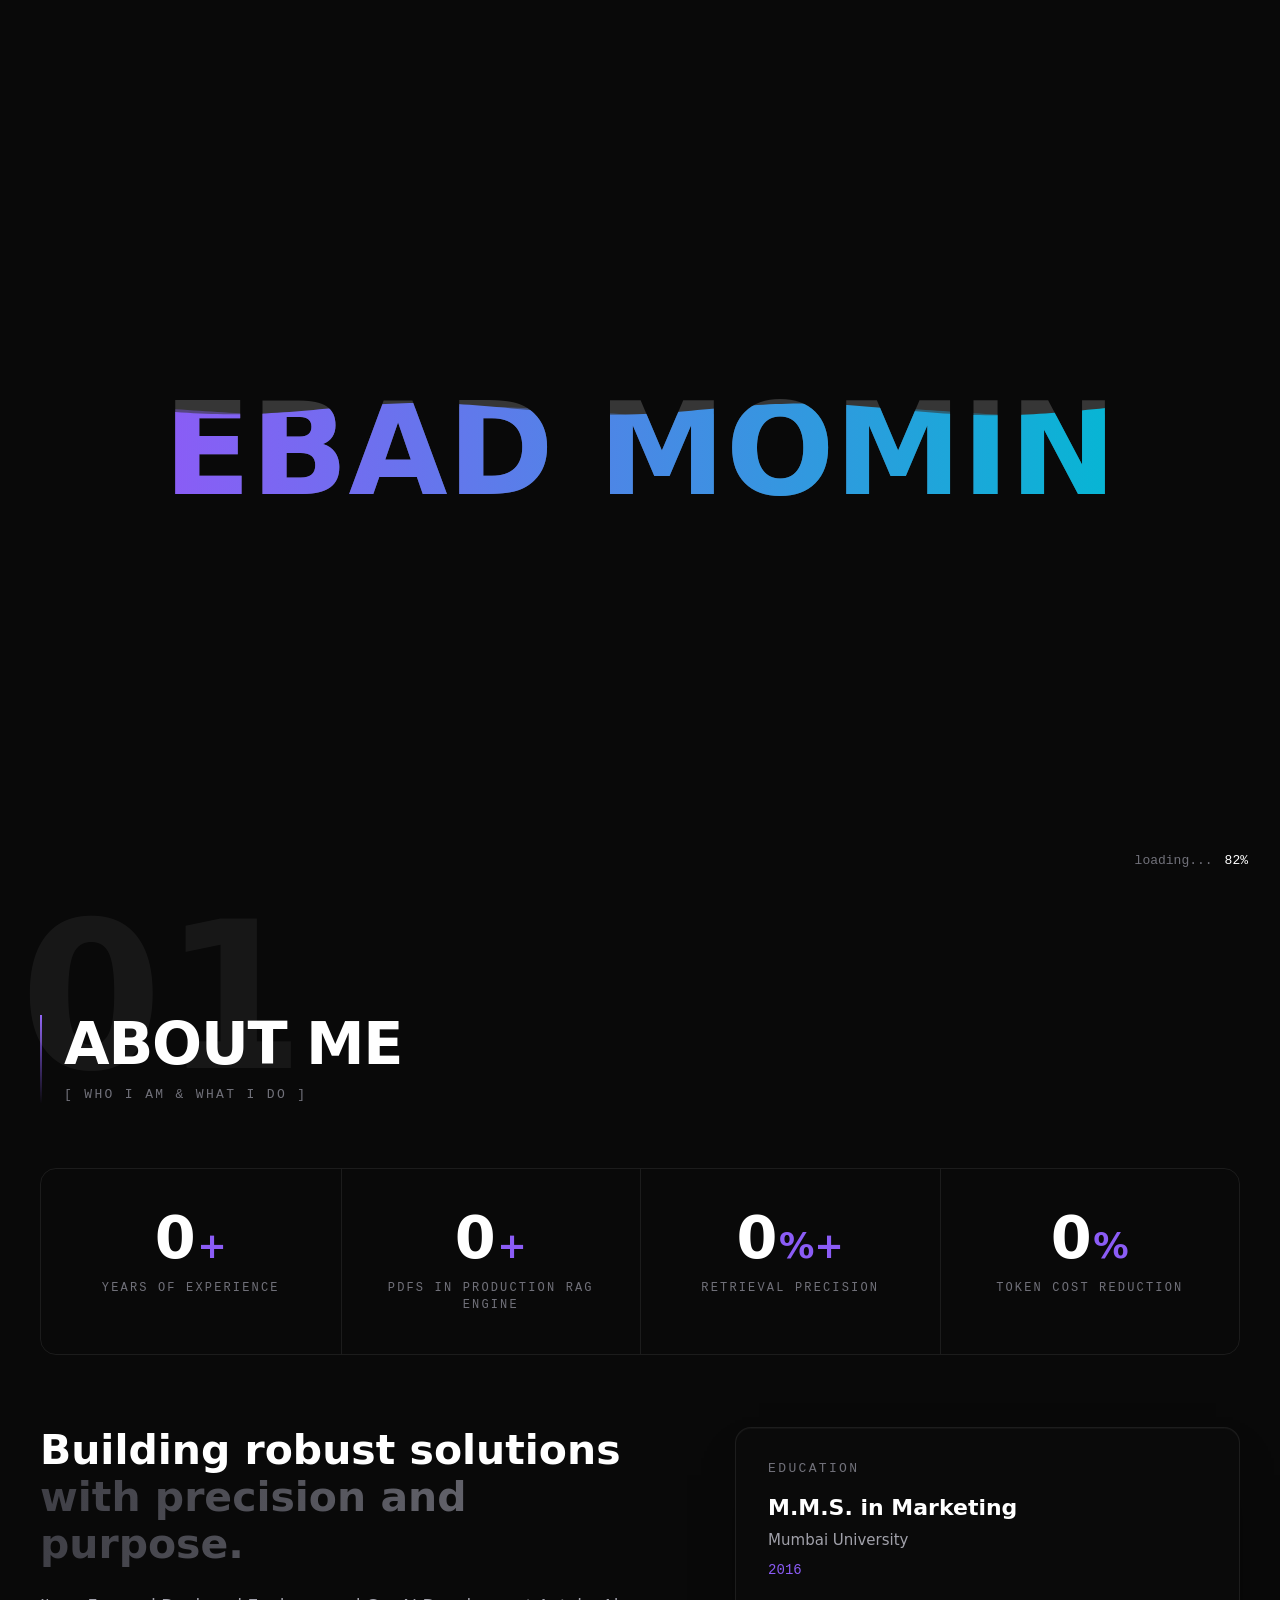
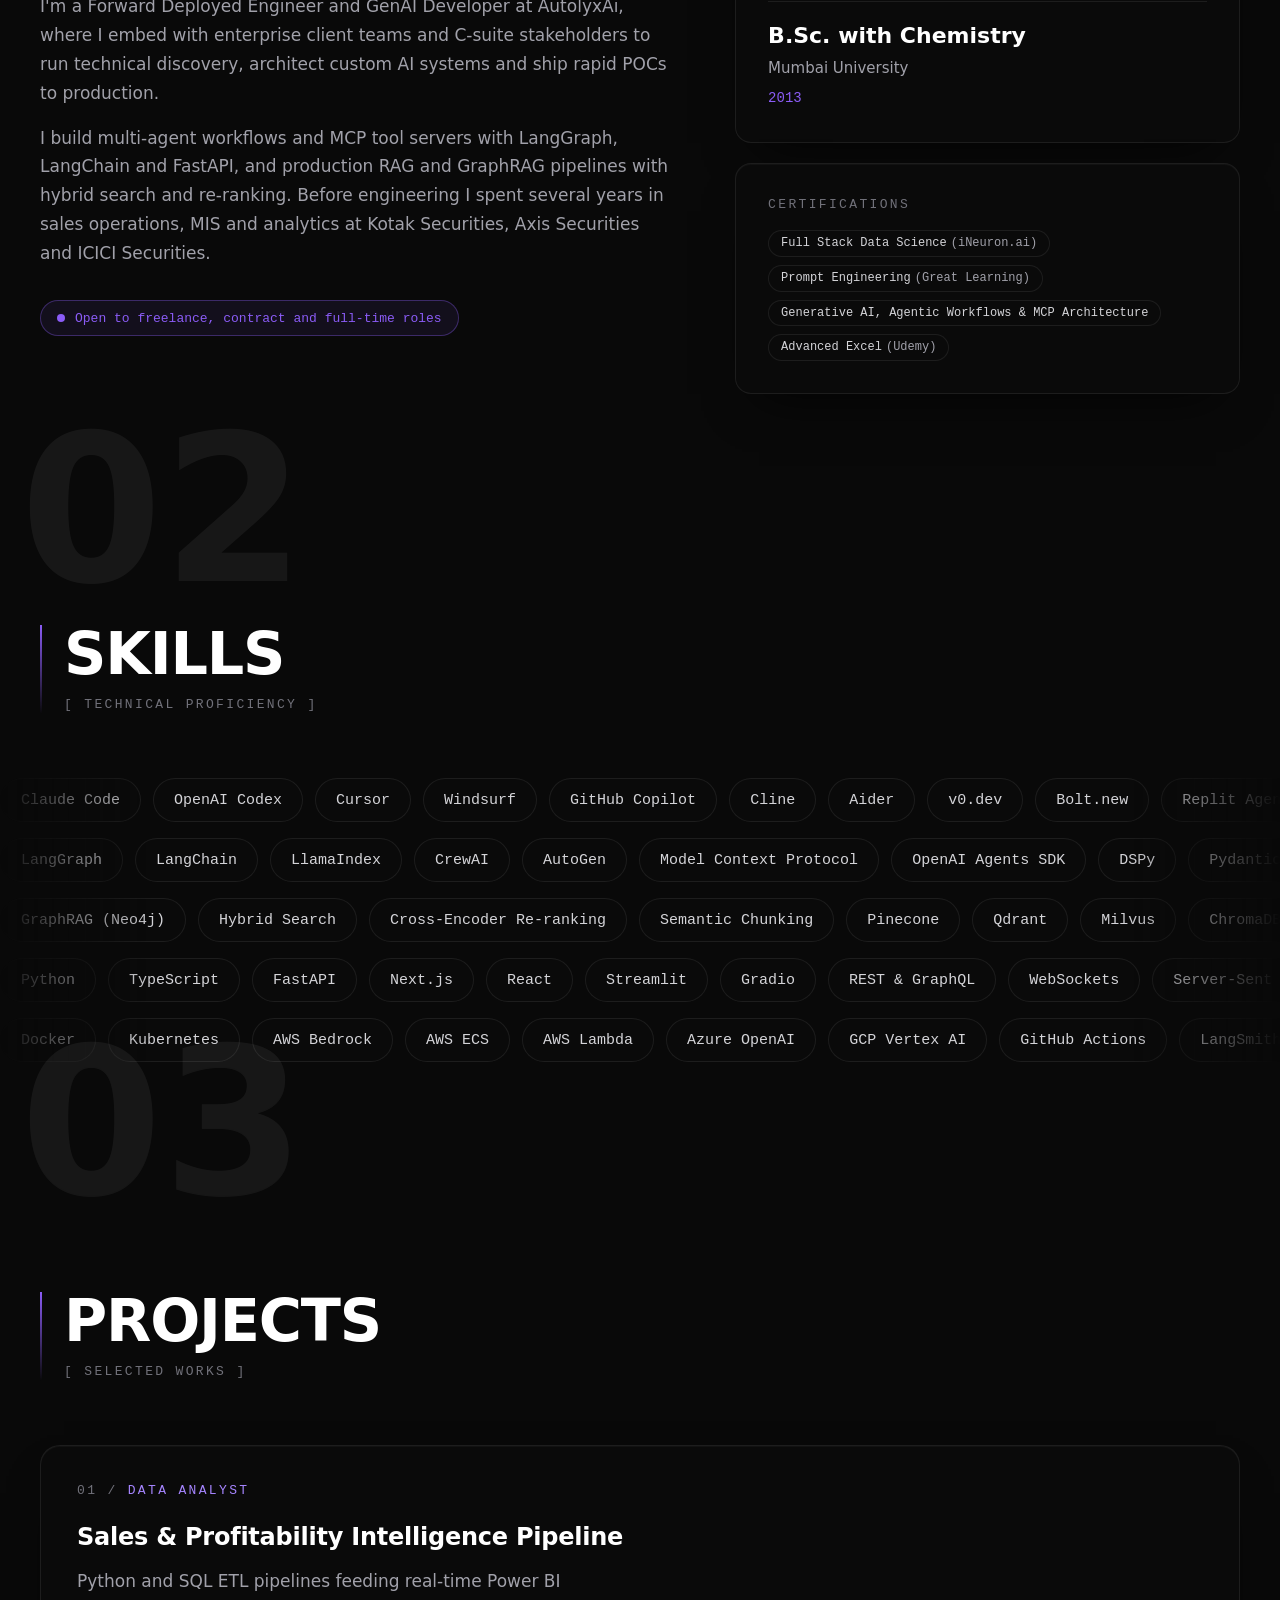
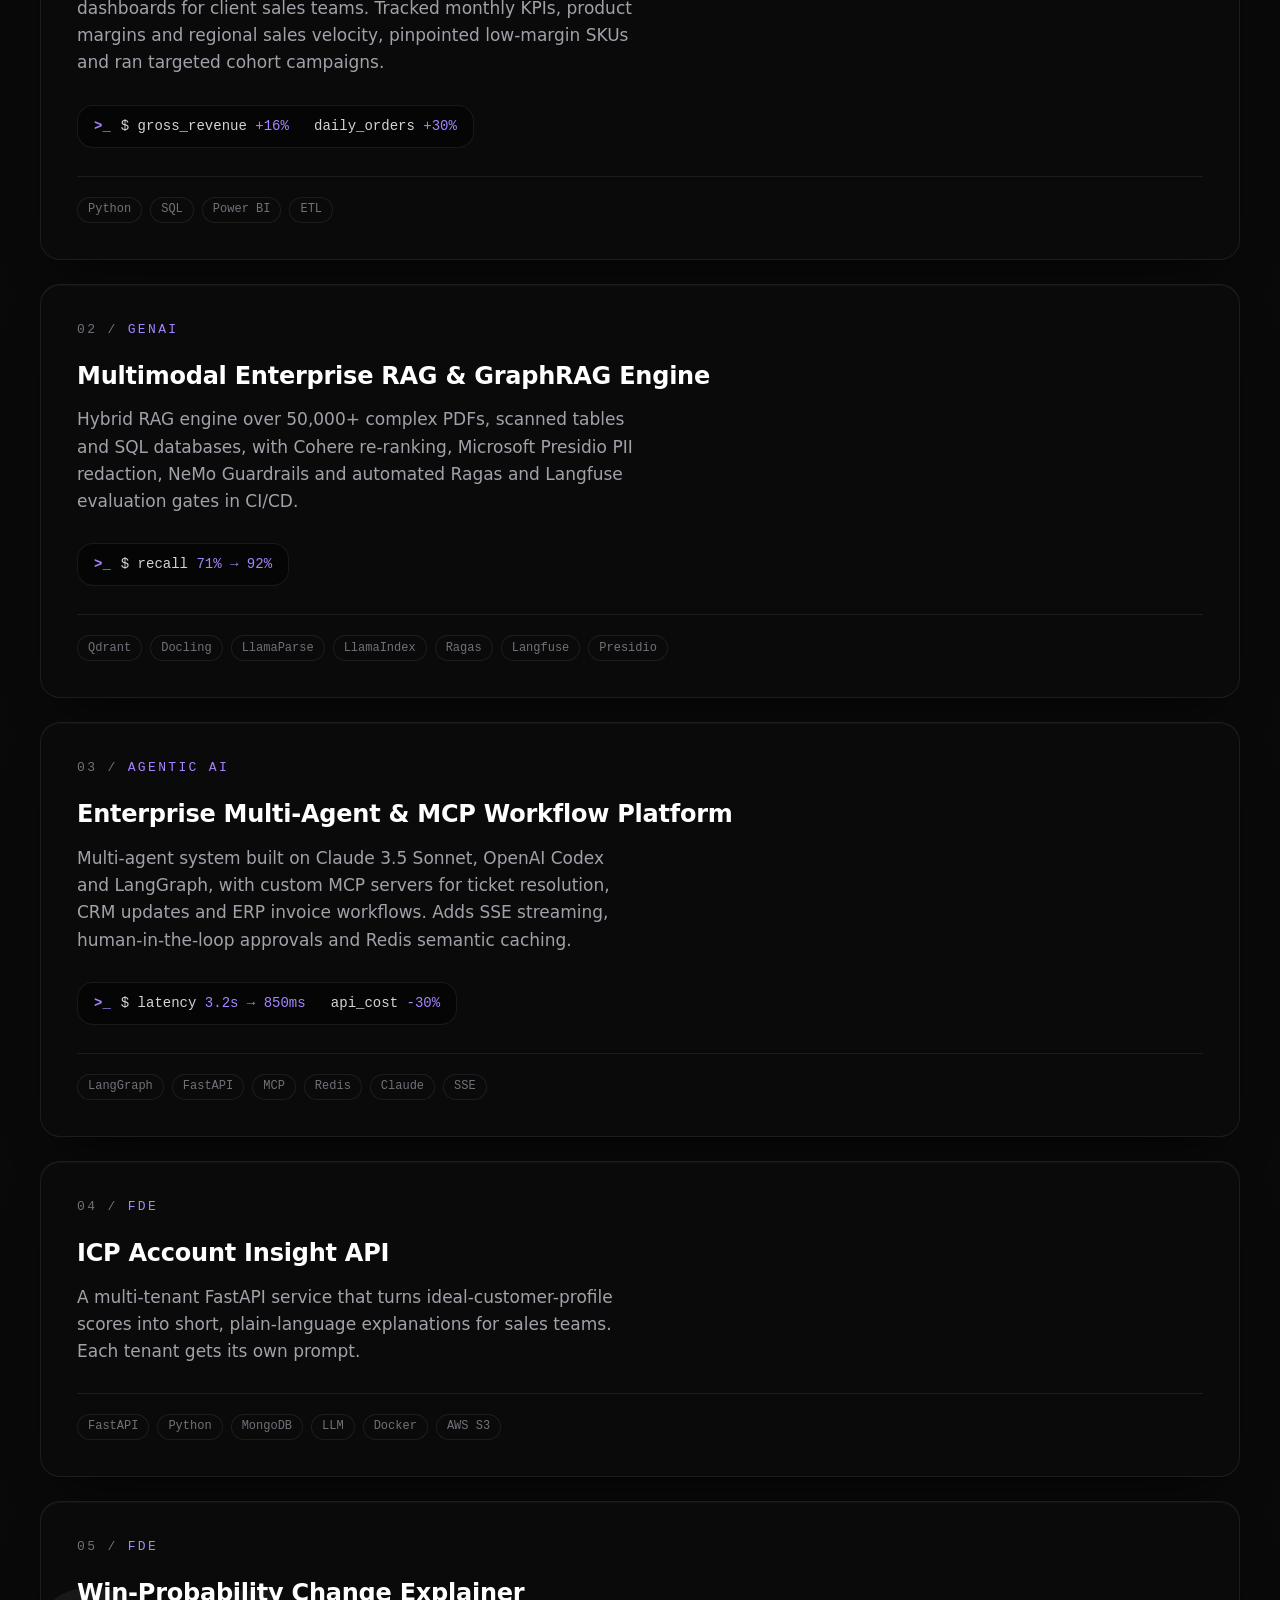
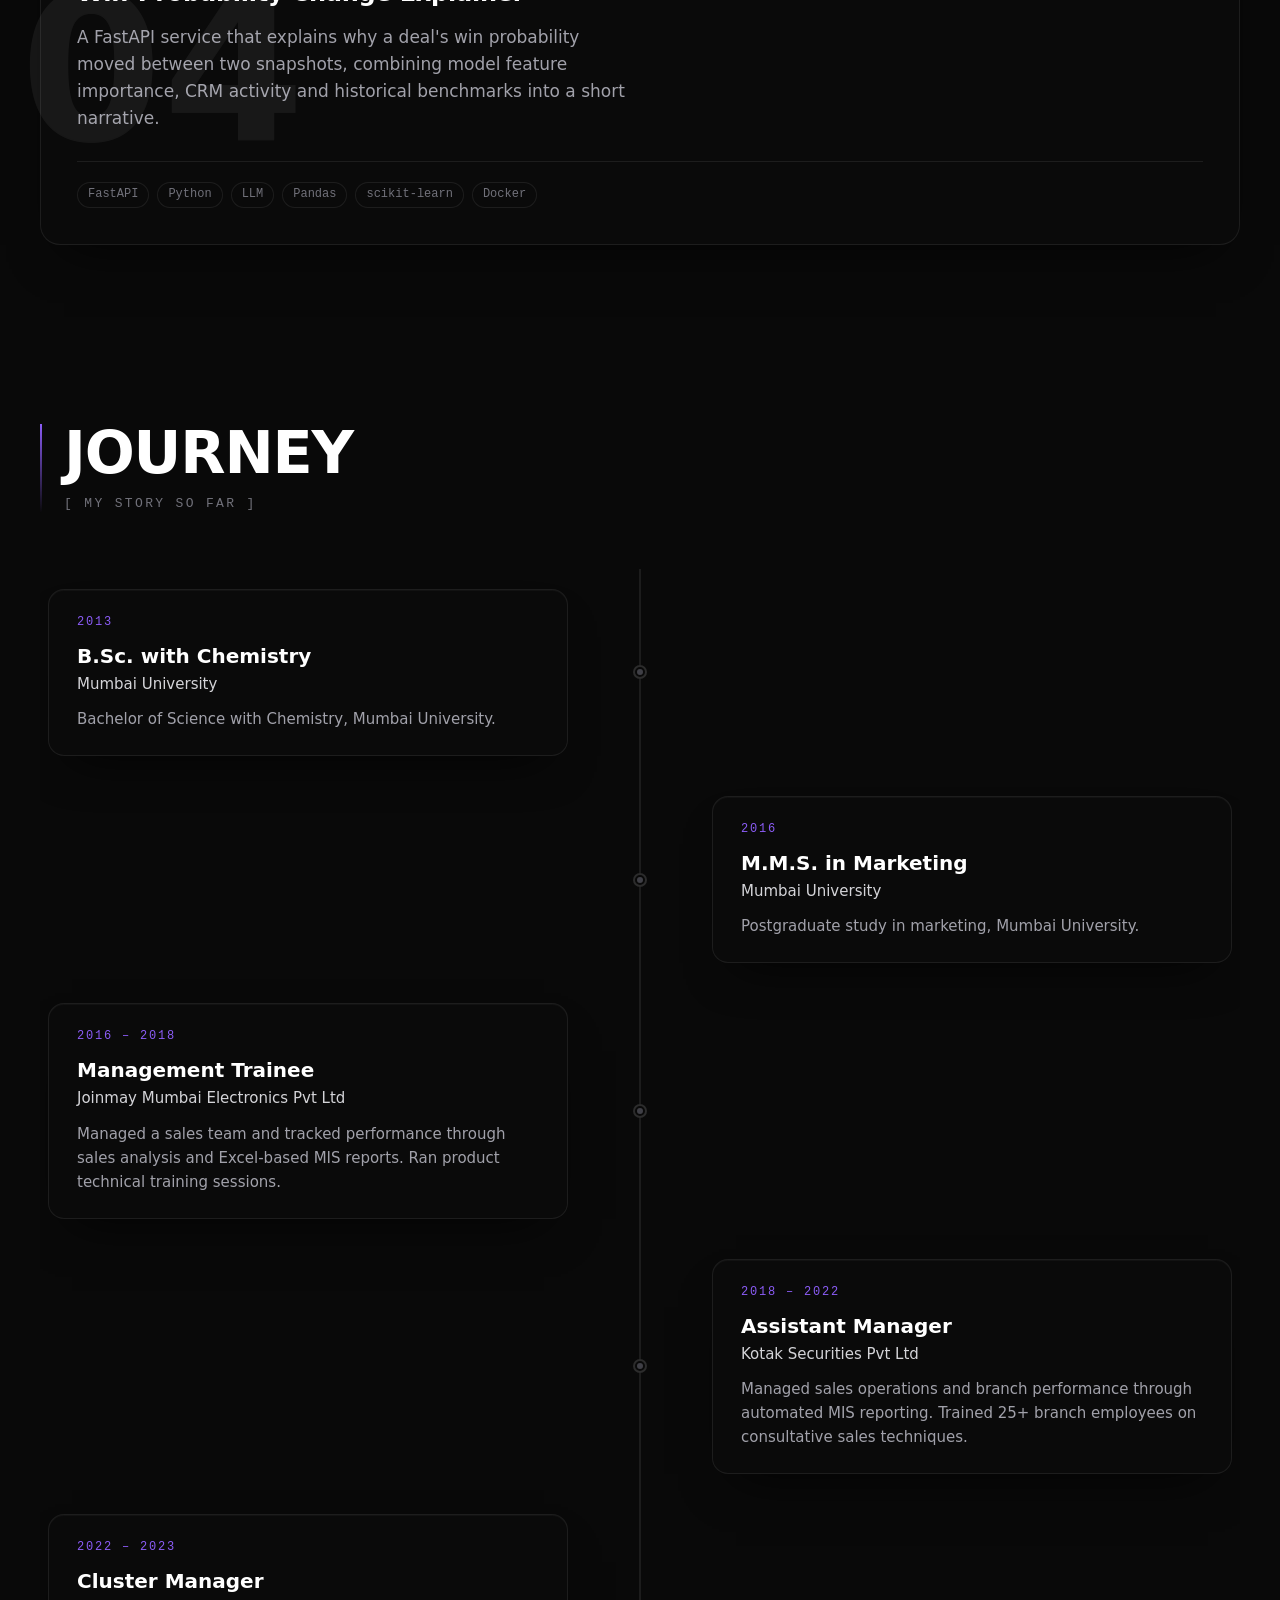
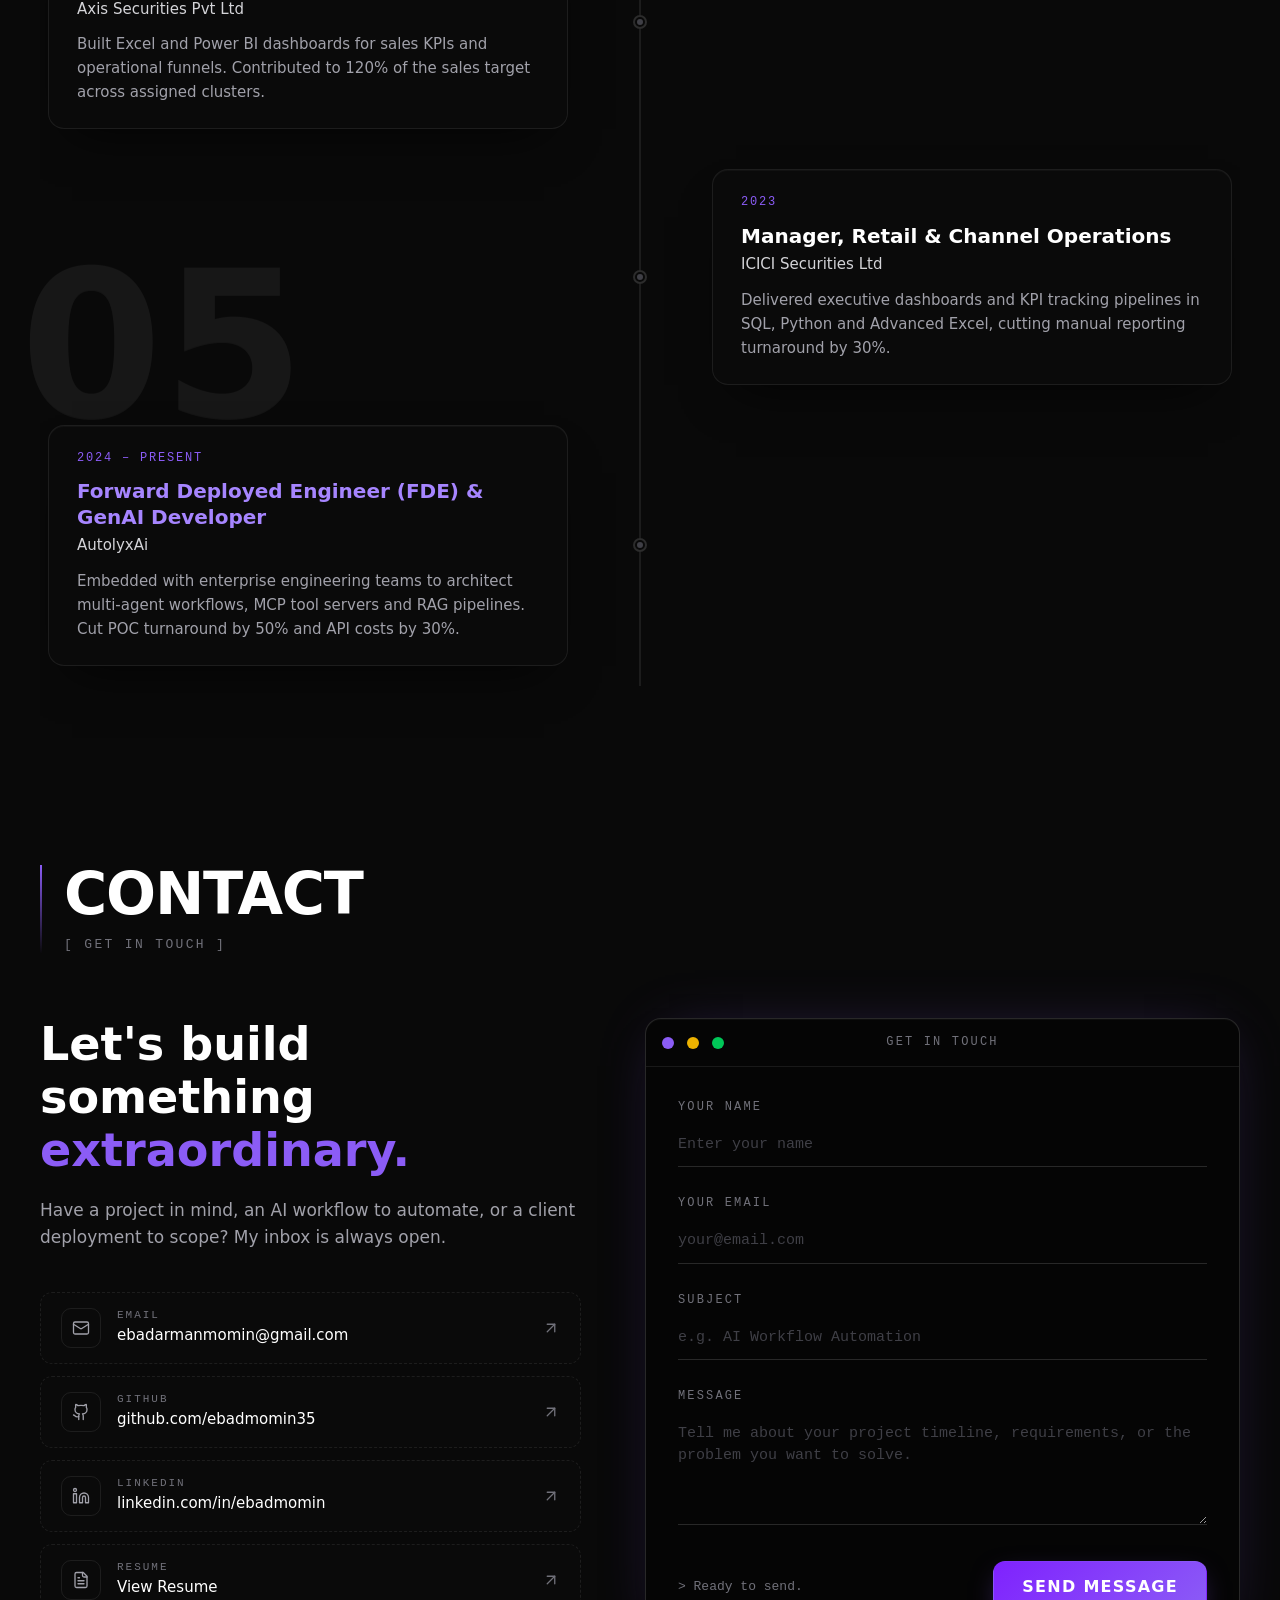
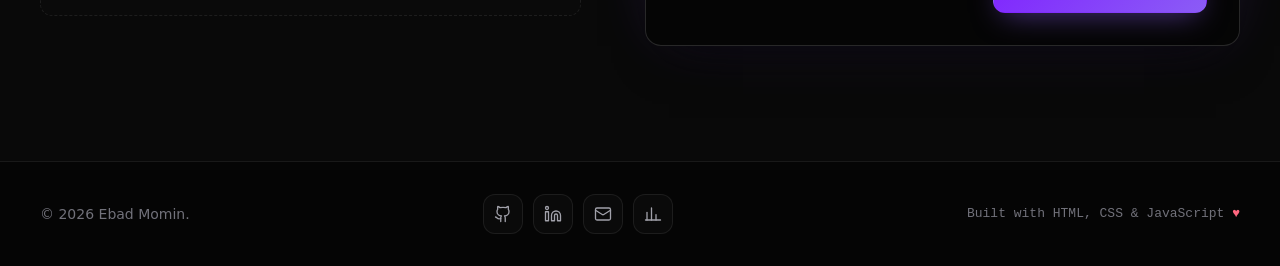
==== commit eee520bc: "fixed some minor ui" ====
--- a/index.html
+++ b/index.html
@@ -1,687 +1,687 @@
-<!doctype html>
-<html lang="en">
-<head>
-  <meta charset="utf-8">
-  <meta name="viewport" content="width=device-width, initial-scale=1">
-  <title>Ebad Momin | Forward Deployed Engineer &amp; GenAI Developer</title>
-  <meta name="description" content="Ebad Momin, Forward Deployed Engineer (FDE), GenAI Developer and AI Solutions Architect in Thane, Mumbai.">
-  <meta name="theme-color" content="#090909">
-  <script>document.documentElement.classList.add('js');</script>
-  <link rel="preconnect" href="https://fonts.googleapis.com">
-  <link rel="preconnect" href="https://fonts.gstatic.com" crossorigin>
-  <link rel="stylesheet" href="https://fonts.googleapis.com/css2?family=Geist:wght@300..900&family=Geist+Mono:wght@400..700&family=Urbanist:wght@700..900&display=swap">
-  <link rel="stylesheet" href="css/tokens.css">
-  <link rel="stylesheet" href="css/base.css">
-  <link rel="stylesheet" href="css/hero.css">
-  <link rel="stylesheet" href="css/photo-dissolve.css">
-  <link rel="stylesheet" href="css/about.css">
-  <link rel="stylesheet" href="css/skills.css">
-  <link rel="stylesheet" href="css/projects.css">
-  <link rel="stylesheet" href="css/journey.css">
-  <link rel="stylesheet" href="css/contact.css">
-  <link rel="stylesheet" href="css/snake.css">
-  <link rel="stylesheet" href="css/palette.css">
-</head>
-<body class="ep-body" data-loading="true">
-  <a class="ep-sr-only" href="#ep-main">Skip to content</a>
-
-  <!-- core: icon sprite (arrow-up-right and document are referenced by builders via <use href="#ep-i-...">) -->
-  <svg aria-hidden="true" focusable="false" width="0" height="0" style="position:absolute;width:0;height:0;overflow:hidden">
-    <symbol id="ep-i-github" viewBox="0 0 24 24" fill="none" stroke="currentColor" stroke-width="1.75" stroke-linecap="round" stroke-linejoin="round"><path d="M15 22v-4a4.8 4.8 0 0 0-1-3.5c3 0 6-2 6-5.5.08-1.25-.27-2.48-1-3.5.28-1.15.28-2.35 0-3.5 0 0-1 0-3 1.5-2.64-.5-5.36-.5-8 0C6 2 5 2 5 2c-.3 1.15-.3 2.35 0 3.5A5.403 5.403 0 0 0 4 9c0 3.5 3 5.5 6 5.5-.39.49-.68 1.05-.85 1.65-.17.6-.22 1.23-.15 1.85v4"/><path d="M9 18c-4.51 2-5-2-7-2"/></symbol>
-    <symbol id="ep-i-linkedin" viewBox="0 0 24 24" fill="none" stroke="currentColor" stroke-width="1.75" stroke-linecap="round" stroke-linejoin="round"><path d="M16 8a6 6 0 0 1 6 6v7h-4v-7a2 2 0 0 0-2-2 2 2 0 0 0-2 2v7h-4v-7a6 6 0 0 1 6-6z"/><rect x="2" y="9" width="4" height="12"/><circle cx="4" cy="4" r="2"/></symbol>
-    <symbol id="ep-i-mail" viewBox="0 0 24 24" fill="none" stroke="currentColor" stroke-width="1.75" stroke-linecap="round" stroke-linejoin="round"><rect x="2" y="4" width="20" height="16" rx="2"/><path d="m22 7-8.97 5.7a1.94 1.94 0 0 1-2.06 0L2 7"/></symbol>
-    <symbol id="ep-i-arrow-up-right" viewBox="0 0 24 24" fill="none" stroke="currentColor" stroke-width="1.75" stroke-linecap="round" stroke-linejoin="round"><path d="M7 7h10v10"/><path d="M7 17 17 7"/></symbol>
-    <symbol id="ep-i-document" viewBox="0 0 24 24" fill="none" stroke="currentColor" stroke-width="1.75" stroke-linecap="round" stroke-linejoin="round"><path d="M15 2H6a2 2 0 0 0-2 2v16a2 2 0 0 0 2 2h12a2 2 0 0 0 2-2V7z"/><path d="M14 2v4a2 2 0 0 0 2 2h4"/><path d="M8 13h8"/><path d="M8 17h8"/><path d="M10 9H8"/></symbol>
-  </svg>
-
-  <!-- core: loader -->
-  <div class="ep-loader" id="ep-loader" aria-live="polite">
-    <span class="ep-loader__logo" role="img" aria-label="Ebad Momin"><span class="ep-loader__base" aria-hidden="true">EBAD MOMIN</span><span class="ep-loader__fill ep-loader__fill--back" aria-hidden="true">EBAD MOMIN</span><span class="ep-loader__fill" aria-hidden="true">EBAD MOMIN</span></span>
-    <p class="ep-loader__meta"><span class="ep-loader__text">loading...</span> <span class="ep-loader__count" id="ep-loader-count">0%</span></p>
-  </div>
-
-  <!-- core: background layers -->
-  <canvas class="ep-particles" id="ep-particles" aria-hidden="true"></canvas>
-  <div class="ep-progress" aria-hidden="true"><span class="ep-progress__bar" id="ep-progress-bar"></span></div>
-
-  <!-- core: navbar -->
-  <header class="ep-navbar" id="ep-navbar">
-    <nav class="ep-navbar__pill" aria-label="Primary">
-      <a class="ep-navbar__logo" href="#intro" aria-label="Ebad Momin, back to top">EM</a>
-      <ul class="ep-navbar__list" id="ep-nav-list">
-        <li><a class="ep-navbar__link" href="#intro" data-nav="intro">Intro</a></li>
-        <li><a class="ep-navbar__link" href="#about" data-nav="about">About</a></li>
-        <li><a class="ep-navbar__link" href="#skills" data-nav="skills">Skills</a></li>
-        <li><a class="ep-navbar__link" href="#work" data-nav="work">Work</a></li>
-        <li><a class="ep-navbar__link" href="#journey" data-nav="journey">Journey</a></li>
-        <li><a class="ep-navbar__link" href="#contact" data-nav="contact">Contact</a></li>
-      </ul>
-      <span class="ep-navbar__indicator" aria-hidden="true"></span>
-      <button class="ep-navbar__kbd" id="ep-snake-trigger" type="button" aria-label="Open command palette">⌘K</button>
-      <button class="ep-navbar__menu" id="ep-menu-toggle" type="button" aria-expanded="false" aria-controls="ep-nav-list">Menu</button>
-    </nav>
-  </header>
-
-  <main id="ep-main">
-    <!-- BEGIN:hero -->
-    <section class="ep-hero" id="intro" data-nav-section="intro">
-      <div class="ep-container ep-hero__inner">
-        <div class="ep-hero__content">
-          <p class="ep-hero__eyebrow">HI, I'M</p>
-          <h1 class="ep-hero__name" aria-label="Ebad Momin"><span class="ep-hero__name-base">Ebad</span> <span class="ep-hero__name-accent">Momin</span></h1>
-          <p class="ep-hero__tagline">
-            <span class="ep-hero__tagline-line ep-hero__tagline-line--muted">shipping production AI &amp;</span>
-            <span class="ep-hero__tagline-line ep-hero__tagline-line--gradient"><span class="ep-hero__rotor" aria-live="off"><span class="ep-hero__word is-current">LLM applications</span><span class="ep-hero__word">multi-agent systems</span><span class="ep-hero__word">MCP servers</span><span class="ep-hero__word">RAG pipelines</span></span></span>
-          </p>
-          <p class="ep-hero__copy">Forward Deployed Engineer and GenAI Developer with 4+ years across data analysis, GenAI and FDE work, embedding with enterprise teams to architect and ship production LLM applications, multi-agent systems, MCP servers and RAG pipelines. Based in Thane, Mumbai.</p>
-          <div class="ep-hero__actions">
-            <a class="ep-btn ep-btn--primary ep-hero__btn ep-hero__btn--primary" href="#work">View Work<svg viewBox="0 0 24 24" aria-hidden="true" focusable="false"><use href="#ep-i-arrow-up-right"/></svg></a>
-            <a class="ep-btn ep-btn--ghost ep-hero__btn ep-hero__btn--ghost" href="resume.html" target="_blank" rel="noopener">View Resume<svg viewBox="0 0 24 24" aria-hidden="true" focusable="false"><use href="#ep-i-document"/></svg></a>
-          </div>
-        </div>
-        <div class="ep-hero__visual">
-          <div class="ep-hero__figure">
-            <div class="ep-hero__glow" aria-hidden="true"></div>
-            <img class="ep-hero__photo" src="assets/img/headshot-cutout.png" alt="Portrait of Ebad Momin" width="1006" height="1448" decoding="async">
-          </div>
-        </div>
-      </div>
-    </section>
-    <!-- END:hero -->
-
-    <!-- BEGIN:about -->
-    <section class="ep-about ep-section" id="about" data-nav-section="about">
-      <div class="ep-container">
-        <div class="ep-section-head ep-reveal">
-          <span class="ep-section-head__num" aria-hidden="true" data-parallax>01</span>
-          <h2 class="ep-section-head__title">About Me</h2>
-          <span class="ep-label ep-section-head__label">[ who i am &amp; what i do ]</span>
-        </div>
-
-        <div class="ep-about__stats ep-reveal" style="--ep-delay: 100ms">
-          <div class="ep-stat">
-            <span class="ep-stat__value"><span class="ep-stat__num" data-count="4">4</span><span class="ep-stat__suffix">+</span></span>
-            <span class="ep-label ep-stat__label">Years of experience</span>
-          </div>
-          <div class="ep-stat">
-            <span class="ep-stat__value"><span class="ep-stat__num" data-count="50000">50,000</span><span class="ep-stat__suffix">+</span></span>
-            <span class="ep-label ep-stat__label">PDFs in production RAG engine</span>
-          </div>
-          <div class="ep-stat">
-            <span class="ep-stat__value"><span class="ep-stat__num" data-count="94">94</span><span class="ep-stat__suffix">%+</span></span>
-            <span class="ep-label ep-stat__label">Retrieval precision</span>
-          </div>
-          <div class="ep-stat">
-            <span class="ep-stat__value"><span class="ep-stat__num" data-count="35">35</span><span class="ep-stat__suffix">%</span></span>
-            <span class="ep-label ep-stat__label">Token cost reduction</span>
-          </div>
-        </div>
-
-        <div class="ep-about__grid">
-          <div class="ep-about__main">
-            <h3 class="ep-about__heading ep-reveal" style="--ep-delay: 200ms">
-              Building robust solutions
-              <span class="ep-about__heading-dim">with precision and purpose.</span>
-            </h3>
-            <p class="ep-about__text ep-reveal" style="--ep-delay: 200ms">I'm a Forward Deployed Engineer and GenAI Developer at AutolyxAi, where I embed with enterprise client teams and C-suite stakeholders to run technical discovery, architect custom AI systems and ship rapid POCs to production.</p>
-            <p class="ep-about__text ep-reveal" style="--ep-delay: 300ms">I build multi-agent workflows and MCP tool servers with LangGraph, LangChain and FastAPI, and production RAG and GraphRAG pipelines with hybrid search and re-ranking. Before engineering I spent several years in sales operations, MIS and analytics at Kotak Securities, Axis Securities and ICICI Securities.</p>
-            <p class="ep-about__badge ep-reveal" style="--ep-delay: 300ms"><span class="ep-about__badge-dot" aria-hidden="true"></span>Open to freelance, contract and full-time roles</p>
-          </div>
-
-          <div class="ep-about__cards">
-            <section class="ep-card ep-about__card ep-reveal" style="--ep-delay: 0ms" aria-label="Education">
-              <p class="ep-label">Education</p>
-              <h3 class="ep-about__entry-title">M.M.S. in Marketing</h3>
-              <p class="ep-about__entry-sub">Mumbai University</p>
-              <p class="ep-about__entry-year">2016</p>
-              <hr class="ep-about__divider">
-              <h3 class="ep-about__entry-title">B.Sc. with Chemistry</h3>
-              <p class="ep-about__entry-sub">Mumbai University</p>
-              <p class="ep-about__entry-year">2013</p>
-            </section>
-
-            <section class="ep-card ep-about__card ep-reveal" style="--ep-delay: 120ms" aria-label="Certifications">
-              <p class="ep-label">Certifications</p>
-              <ul class="ep-about__chips">
-                <li class="ep-tag">Full Stack Data Science <span class="ep-about__issuer">(iNeuron.ai)</span></li>
-                <li class="ep-tag">Prompt Engineering <span class="ep-about__issuer">(Great Learning)</span></li>
-                <li class="ep-tag">Generative AI, Agentic Workflows &amp; MCP Architecture</li>
-                <li class="ep-tag">Advanced Excel <span class="ep-about__issuer">(Udemy)</span></li>
-              </ul>
-            </section>
-          </div>
-        </div>
-      </div>
-    </section>
-    <!-- END:about -->
-
-    <!-- BEGIN:skills -->
-    <section class="ep-skills ep-section" id="skills" data-nav-section="skills">
-      <div class="ep-container">
-        <header class="ep-section-head ep-reveal">
-          <span class="ep-section-head__num" data-parallax aria-hidden="true">02</span>
-          <h2 class="ep-section-head__title">Skills</h2>
-          <p class="ep-label ep-section-head__label">[ technical proficiency ]</p>
-        </header>
-      </div>
-
-      <div class="ep-skills__rows">
-        <div class="ep-skills__row">
-          <ul class="ep-skills__track" aria-label="AI coding agents">
-            <li class="ep-skills__chip">Claude Code</li>
-            <li class="ep-skills__chip">OpenAI Codex</li>
-            <li class="ep-skills__chip">Cursor</li>
-            <li class="ep-skills__chip">Windsurf</li>
-            <li class="ep-skills__chip">GitHub Copilot</li>
-            <li class="ep-skills__chip">Cline</li>
-            <li class="ep-skills__chip">Aider</li>
-            <li class="ep-skills__chip">v0.dev</li>
-            <li class="ep-skills__chip">Bolt.new</li>
-            <li class="ep-skills__chip">Replit Agent</li>
-            <li class="ep-skills__chip">n8n</li>
-            <li class="ep-skills__chip">Dify</li>
-          </ul>
-        </div>
-        <div class="ep-skills__row">
-          <ul class="ep-skills__track" aria-label="LLMs and agentic orchestration">
-            <li class="ep-skills__chip">LangGraph</li>
-            <li class="ep-skills__chip">LangChain</li>
-            <li class="ep-skills__chip">LlamaIndex</li>
-            <li class="ep-skills__chip">CrewAI</li>
-            <li class="ep-skills__chip">AutoGen</li>
-            <li class="ep-skills__chip">Model Context Protocol</li>
-            <li class="ep-skills__chip">OpenAI Agents SDK</li>
-            <li class="ep-skills__chip">DSPy</li>
-            <li class="ep-skills__chip">PydanticAI</li>
-            <li class="ep-skills__chip">GPT-4o</li>
-            <li class="ep-skills__chip">Llama 3</li>
-            <li class="ep-skills__chip">DeepSeek-R1</li>
-            <li class="ep-skills__chip">Gemini 1.5 Pro</li>
-            <li class="ep-skills__chip">vLLM</li>
-            <li class="ep-skills__chip">Ollama</li>
-            <li class="ep-skills__chip">LoRA / QLoRA</li>
-          </ul>
-        </div>
-        <div class="ep-skills__row">
-          <ul class="ep-skills__track" aria-label="Advanced RAG and document intelligence">
-            <li class="ep-skills__chip">GraphRAG (Neo4j)</li>
-            <li class="ep-skills__chip">Hybrid Search</li>
-            <li class="ep-skills__chip">Cross-Encoder Re-ranking</li>
-            <li class="ep-skills__chip">Semantic Chunking</li>
-            <li class="ep-skills__chip">Pinecone</li>
-            <li class="ep-skills__chip">Qdrant</li>
-            <li class="ep-skills__chip">Milvus</li>
-            <li class="ep-skills__chip">ChromaDB</li>
-            <li class="ep-skills__chip">PGVector</li>
-            <li class="ep-skills__chip">Docling</li>
-            <li class="ep-skills__chip">LlamaParse</li>
-            <li class="ep-skills__chip">Unstructured.io</li>
-          </ul>
-        </div>
-        <div class="ep-skills__row">
-          <ul class="ep-skills__track" aria-label="Full-stack AI and enterprise integration">
-            <li class="ep-skills__chip">Python</li>
-            <li class="ep-skills__chip">TypeScript</li>
-            <li class="ep-skills__chip">FastAPI</li>
-            <li class="ep-skills__chip">Next.js</li>
-            <li class="ep-skills__chip">React</li>
-            <li class="ep-skills__chip">Streamlit</li>
-            <li class="ep-skills__chip">Gradio</li>
-            <li class="ep-skills__chip">REST &amp; GraphQL</li>
-            <li class="ep-skills__chip">WebSockets</li>
-            <li class="ep-skills__chip">Server-Sent Events</li>
-            <li class="ep-skills__chip">Celery</li>
-            <li class="ep-skills__chip">Redis</li>
-            <li class="ep-skills__chip">Kafka</li>
-            <li class="ep-skills__chip">Salesforce</li>
-            <li class="ep-skills__chip">SAP</li>
-            <li class="ep-skills__chip">ServiceNow</li>
-          </ul>
-        </div>
-        <div class="ep-skills__row">
-          <ul class="ep-skills__track" aria-label="Cloud, MLOps, evals, security, forward deployed and data analytics">
-            <li class="ep-skills__chip">Docker</li>
-            <li class="ep-skills__chip">Kubernetes</li>
-            <li class="ep-skills__chip">AWS Bedrock</li>
-            <li class="ep-skills__chip">AWS ECS</li>
-            <li class="ep-skills__chip">AWS Lambda</li>
-            <li class="ep-skills__chip">Azure OpenAI</li>
-            <li class="ep-skills__chip">GCP Vertex AI</li>
-            <li class="ep-skills__chip">GitHub Actions</li>
-            <li class="ep-skills__chip">LangSmith</li>
-            <li class="ep-skills__chip">Langfuse</li>
-            <li class="ep-skills__chip">Ragas</li>
-            <li class="ep-skills__chip">DeepEval</li>
-            <li class="ep-skills__chip">Guardrails AI</li>
-            <li class="ep-skills__chip">NeMo Guardrails</li>
-            <li class="ep-skills__chip">Presidio</li>
-            <li class="ep-skills__chip">OAuth2 / JWT</li>
-            <li class="ep-skills__chip">RBAC</li>
-            <li class="ep-skills__chip">Rapid POC-to-production</li>
-            <li class="ep-skills__chip">Custom VPC deployment</li>
-            <li class="ep-skills__chip">PostgreSQL</li>
-            <li class="ep-skills__chip">MSSQL</li>
-            <li class="ep-skills__chip">Snowflake</li>
-            <li class="ep-skills__chip">BigQuery</li>
-            <li class="ep-skills__chip">dbt</li>
-            <li class="ep-skills__chip">Pandas</li>
-            <li class="ep-skills__chip">NumPy</li>
-            <li class="ep-skills__chip">scikit-learn</li>
-            <li class="ep-skills__chip">Power BI</li>
-            <li class="ep-skills__chip">Tableau</li>
-            <li class="ep-skills__chip">Advanced Excel</li>
-          </ul>
-        </div>
-      </div>
-    </section>
-    <!-- END:skills -->
-
-    <!-- BEGIN:projects -->
-    <section class="ep-projects ep-section" id="work" data-nav-section="work">
-      <div class="ep-container">
-        <header class="ep-section-head ep-reveal">
-          <span class="ep-section-head__num" data-parallax aria-hidden="true">03</span>
-          <h2 class="ep-section-head__title">Projects</h2>
-          <p class="ep-label ep-section-head__label">[ selected works ]</p>
-        </header>
-
-        <ul class="ep-projects__grid">
-          <li class="ep-projects__item ep-reveal" style="--ep-delay: 0ms">
-            <article class="ep-card ep-projects__card">
-              <span class="ep-projects__spotlight" aria-hidden="true"></span>
-              <p class="ep-projects__index"><span>01 / </span><span class="ep-projects__name">DATA ANALYST</span></p>
-              <h3 class="ep-projects__title">Sales &amp; Profitability Intelligence Pipeline</h3>
-              <p class="ep-projects__desc">Python and SQL ETL pipelines feeding real-time Power BI dashboards for client sales teams. Tracked monthly KPIs, product margins and regional sales velocity, pinpointed low-margin SKUs and ran targeted cohort campaigns.</p>
-              <p class="ep-projects__code"><span class="ep-projects__prompt" aria-hidden="true">&gt;_</span><span>$ gross_revenue <span class="ep-projects__val">+16%</span>&nbsp;&nbsp;&nbsp;daily_orders <span class="ep-projects__val">+30%</span></span></p>
-              <div class="ep-projects__foot">
-                <ul class="ep-projects__tags">
-                  <li class="ep-tag">Python</li>
-                  <li class="ep-tag">SQL</li>
-                  <li class="ep-tag">Power BI</li>
-                  <li class="ep-tag">ETL</li>
-                </ul>
-              </div>
-            </article>
-          </li>
-
-          <li class="ep-projects__item ep-reveal" style="--ep-delay: 120ms">
-            <article class="ep-card ep-projects__card">
-              <span class="ep-projects__spotlight" aria-hidden="true"></span>
-              <p class="ep-projects__index"><span>02 / </span><span class="ep-projects__name">GENAI</span></p>
-              <h3 class="ep-projects__title">Multimodal Enterprise RAG &amp; GraphRAG Engine</h3>
-              <p class="ep-projects__desc">Hybrid RAG engine over 50,000+ complex PDFs, scanned tables and SQL databases, with Cohere re-ranking, Microsoft Presidio PII redaction, NeMo Guardrails and automated Ragas and Langfuse evaluation gates in CI/CD.</p>
-              <p class="ep-projects__code"><span class="ep-projects__prompt" aria-hidden="true">&gt;_</span><span>$ recall <span class="ep-projects__val">71% → 92%</span></span></p>
-              <div class="ep-projects__foot">
-                <ul class="ep-projects__tags">
-                  <li class="ep-tag">Qdrant</li>
-                  <li class="ep-tag">Docling</li>
-                  <li class="ep-tag">LlamaParse</li>
-                  <li class="ep-tag">LlamaIndex</li>
-                  <li class="ep-tag">Ragas</li>
-                  <li class="ep-tag">Langfuse</li>
-                  <li class="ep-tag">Presidio</li>
-                </ul>
-              </div>
-            </article>
-          </li>
-
-          <li class="ep-projects__item ep-reveal" style="--ep-delay: 240ms">
-            <article class="ep-card ep-projects__card">
-              <span class="ep-projects__spotlight" aria-hidden="true"></span>
-              <p class="ep-projects__index"><span>03 / </span><span class="ep-projects__name">AGENTIC AI</span></p>
-              <h3 class="ep-projects__title">Enterprise Multi-Agent &amp; MCP Workflow Platform</h3>
-              <p class="ep-projects__desc">Multi-agent system built on Claude 3.5 Sonnet, OpenAI Codex and LangGraph, with custom MCP servers for ticket resolution, CRM updates and ERP invoice workflows. Adds SSE streaming, human-in-the-loop approvals and Redis semantic caching.</p>
-              <p class="ep-projects__code"><span class="ep-projects__prompt" aria-hidden="true">&gt;_</span><span>$ latency <span class="ep-projects__val">3.2s → 850ms</span>&nbsp;&nbsp;&nbsp;api_cost <span class="ep-projects__val">-30%</span></span></p>
-              <div class="ep-projects__foot">
-                <ul class="ep-projects__tags">
-                  <li class="ep-tag">LangGraph</li>
-                  <li class="ep-tag">FastAPI</li>
-                  <li class="ep-tag">MCP</li>
-                  <li class="ep-tag">Redis</li>
-                  <li class="ep-tag">Claude</li>
-                  <li class="ep-tag">SSE</li>
-                </ul>
-              </div>
-            </article>
-          </li>
-
-          <li class="ep-projects__item ep-reveal" style="--ep-delay: 360ms">
-            <article class="ep-card ep-projects__card">
-              <span class="ep-projects__spotlight" aria-hidden="true"></span>
-              <p class="ep-projects__index"><span>04 / </span><span class="ep-projects__name">FDE</span></p>
-              <h3 class="ep-projects__title">ICP Account Insight API</h3>
-              <p class="ep-projects__desc">A multi-tenant FastAPI service that turns ideal-customer-profile scores into short, plain-language explanations for sales teams. Each tenant gets its own prompt.</p>
-              <div class="ep-projects__foot">
-                <ul class="ep-projects__tags">
-                  <li class="ep-tag">FastAPI</li>
-                  <li class="ep-tag">Python</li>
-                  <li class="ep-tag">MongoDB</li>
-                  <li class="ep-tag">LLM</li>
-                  <li class="ep-tag">Docker</li>
-                  <li class="ep-tag">AWS S3</li>
-                </ul>
-              </div>
-            </article>
-          </li>
-
-          <li class="ep-projects__item ep-reveal" style="--ep-delay: 480ms">
-            <article class="ep-card ep-projects__card">
-              <span class="ep-projects__spotlight" aria-hidden="true"></span>
-              <p class="ep-projects__index"><span>05 / </span><span class="ep-projects__name">FDE</span></p>
-              <h3 class="ep-projects__title">Win-Probability Change Explainer</h3>
-              <p class="ep-projects__desc">A FastAPI service that explains why a deal's win probability moved between two snapshots, combining model feature importance, CRM activity and historical benchmarks into a short narrative.</p>
-              <div class="ep-projects__foot">
-                <ul class="ep-projects__tags">
-                  <li class="ep-tag">FastAPI</li>
-                  <li class="ep-tag">Python</li>
-                  <li class="ep-tag">LLM</li>
-                  <li class="ep-tag">Pandas</li>
-                  <li class="ep-tag">scikit-learn</li>
-                  <li class="ep-tag">Docker</li>
-                </ul>
-              </div>
-            </article>
-          </li>
-        </ul>
-      </div>
-    </section>
-    <!-- END:projects -->
-
-    <!-- BEGIN:journey -->
-    <section class="ep-journey ep-section" id="journey" data-nav-section="journey">
-      <div class="ep-container">
-        <header class="ep-section-head ep-reveal">
-          <span class="ep-section-head__num" data-parallax aria-hidden="true">04</span>
-          <h2 class="ep-section-head__title">Journey</h2>
-          <p class="ep-label ep-section-head__label">[ my story so far ]</p>
-        </header>
-
-        <div class="ep-journey__timeline">
-          <span class="ep-journey__line" aria-hidden="true"></span>
-          <ol class="ep-journey__list">
-            <li class="ep-journey__item ep-journey__item--left">
-              <span class="ep-journey__dot" aria-hidden="true"></span>
-              <article class="ep-card ep-journey__card">
-                <p class="ep-journey__badge">2013</p>
-                <h3 class="ep-journey__title">B.Sc. with Chemistry</h3>
-                <p class="ep-journey__org">Mumbai University</p>
-                <p class="ep-journey__desc">Bachelor of Science with Chemistry, Mumbai University.</p>
-              </article>
-            </li>
-            <li class="ep-journey__item ep-journey__item--right">
-              <span class="ep-journey__dot" aria-hidden="true"></span>
-              <article class="ep-card ep-journey__card">
-                <p class="ep-journey__badge">2016</p>
-                <h3 class="ep-journey__title">M.M.S. in Marketing</h3>
-                <p class="ep-journey__org">Mumbai University</p>
-                <p class="ep-journey__desc">Postgraduate study in marketing, Mumbai University.</p>
-              </article>
-            </li>
-            <li class="ep-journey__item ep-journey__item--left">
-              <span class="ep-journey__dot" aria-hidden="true"></span>
-              <article class="ep-card ep-journey__card">
-                <p class="ep-journey__badge">2016 – 2018</p>
-                <h3 class="ep-journey__title">Management Trainee</h3>
-                <p class="ep-journey__org">Joinmay Mumbai Electronics Pvt Ltd</p>
-                <p class="ep-journey__desc">Managed a sales team and tracked performance through sales analysis and Excel-based MIS reports. Ran product technical training sessions.</p>
-              </article>
-            </li>
-            <li class="ep-journey__item ep-journey__item--right">
-              <span class="ep-journey__dot" aria-hidden="true"></span>
-              <article class="ep-card ep-journey__card">
-                <p class="ep-journey__badge">2018 – 2022</p>
-                <h3 class="ep-journey__title">Assistant Manager</h3>
-                <p class="ep-journey__org">Kotak Securities Pvt Ltd</p>
-                <p class="ep-journey__desc">Managed sales operations and branch performance through automated MIS reporting. Trained 25+ branch employees on consultative sales techniques.</p>
-              </article>
-            </li>
-            <li class="ep-journey__item ep-journey__item--left">
-              <span class="ep-journey__dot" aria-hidden="true"></span>
-              <article class="ep-card ep-journey__card">
-                <p class="ep-journey__badge">2022 – 2023</p>
-                <h3 class="ep-journey__title">Cluster Manager</h3>
-                <p class="ep-journey__org">Axis Securities Pvt Ltd</p>
-                <p class="ep-journey__desc">Built Excel and Power BI dashboards for sales KPIs and operational funnels. Contributed to 120% of the sales target across assigned clusters.</p>
-              </article>
-            </li>
-            <li class="ep-journey__item ep-journey__item--right">
-              <span class="ep-journey__dot" aria-hidden="true"></span>
-              <article class="ep-card ep-journey__card">
-                <p class="ep-journey__badge">2023</p>
-                <h3 class="ep-journey__title">Manager, Retail &amp; Channel Operations</h3>
-                <p class="ep-journey__org">ICICI Securities Ltd</p>
-                <p class="ep-journey__desc">Delivered executive dashboards and KPI tracking pipelines in SQL, Python and Advanced Excel, cutting manual reporting turnaround by 30%.</p>
-              </article>
-            </li>
-            <li class="ep-journey__item ep-journey__item--left ep-journey__item--current">
-              <span class="ep-journey__dot" aria-hidden="true"></span>
-              <article class="ep-card ep-journey__card">
-                <p class="ep-journey__badge">2024 – Present</p>
-                <h3 class="ep-journey__title">Forward Deployed Engineer (FDE) &amp; GenAI Developer</h3>
-                <p class="ep-journey__org">AutolyxAi</p>
-                <p class="ep-journey__desc">Embedded with enterprise engineering teams to architect multi-agent workflows, MCP tool servers and RAG pipelines. Cut POC turnaround by 50% and API costs by 30%.</p>
-              </article>
-            </li>
-          </ol>
-        </div>
-      </div>
-    </section>
-    <!-- END:journey -->
-
-    <!-- BEGIN:contact -->
-    <section class="ep-contact ep-section" id="contact" data-nav-section="contact">
-      <div class="ep-container">
-        <header class="ep-section-head ep-reveal">
-          <span class="ep-section-head__num" data-parallax aria-hidden="true">05</span>
-          <h2 class="ep-section-head__title">Contact</h2>
-          <p class="ep-label ep-section-head__label">[ get in touch ]</p>
-        </header>
-
-        <div class="ep-contact__grid">
-          <div class="ep-contact__info">
-            <h3 class="ep-contact__heading ep-reveal">Let's build something <span class="ep-contact__accent">extraordinary.</span></h3>
-            <p class="ep-contact__copy ep-reveal" style="--ep-delay: 100ms">Have a project in mind, an AI workflow to automate, or a client deployment to scope? My inbox is always open.</p>
-
-            <ul class="ep-contact__links ep-reveal" style="--ep-delay: 200ms">
-              <li>
-                <a class="ep-contact__link" href="mailto:ebadarmanmomin@gmail.com">
-                  <span class="ep-contact__icon"><svg viewBox="0 0 24 24" aria-hidden="true" focusable="false"><use href="#ep-i-mail"/></svg></span>
-                  <span class="ep-contact__text">
-                    <span class="ep-label ep-contact__label">Email</span>
-                    <span class="ep-contact__value">ebadarmanmomin@gmail.com</span>
-                  </span>
-                  <svg class="ep-contact__arrow" viewBox="0 0 24 24" aria-hidden="true" focusable="false"><use href="#ep-i-arrow-up-right"/></svg>
-                </a>
-              </li>
-              <li>
-                <a class="ep-contact__link" href="https://github.com/ebadmomin35" target="_blank" rel="noopener">
-                  <span class="ep-contact__icon"><svg viewBox="0 0 24 24" aria-hidden="true" focusable="false"><use href="#ep-i-github"/></svg></span>
-                  <span class="ep-contact__text">
-                    <span class="ep-label ep-contact__label">GitHub</span>
-                    <span class="ep-contact__value">github.com/ebadmomin35</span>
-                  </span>
-                  <svg class="ep-contact__arrow" viewBox="0 0 24 24" aria-hidden="true" focusable="false"><use href="#ep-i-arrow-up-right"/></svg>
-                </a>
-              </li>
-              <li>
-                <a class="ep-contact__link" href="https://www.linkedin.com/in/ebadmomin/" target="_blank" rel="noopener">
-                  <span class="ep-contact__icon"><svg viewBox="0 0 24 24" aria-hidden="true" focusable="false"><use href="#ep-i-linkedin"/></svg></span>
-                  <span class="ep-contact__text">
-                    <span class="ep-label ep-contact__label">LinkedIn</span>
-                    <span class="ep-contact__value">linkedin.com/in/ebadmomin</span>
-                  </span>
-                  <svg class="ep-contact__arrow" viewBox="0 0 24 24" aria-hidden="true" focusable="false"><use href="#ep-i-arrow-up-right"/></svg>
-                </a>
-              </li>
-              <li>
-                <a class="ep-contact__link" href="resume.html" target="_blank" rel="noopener">
-                  <span class="ep-contact__icon"><svg viewBox="0 0 24 24" aria-hidden="true" focusable="false"><use href="#ep-i-document"/></svg></span>
-                  <span class="ep-contact__text">
-                    <span class="ep-label ep-contact__label">Resume</span>
-                    <span class="ep-contact__value">View Resume</span>
-                  </span>
-                  <svg class="ep-contact__arrow" viewBox="0 0 24 24" aria-hidden="true" focusable="false"><use href="#ep-i-arrow-up-right"/></svg>
-                </a>
-              </li>
-            </ul>
-          </div>
-
-          <div class="ep-contact__terminal ep-reveal" style="--ep-delay: 300ms">
-            <div class="ep-contact__bar">
-              <span class="ep-contact__dots" aria-hidden="true">
-                <span class="ep-contact__dot ep-contact__dot--violet"></span>
-                <span class="ep-contact__dot ep-contact__dot--warning"></span>
-                <span class="ep-contact__dot ep-contact__dot--success"></span>
-              </span>
-              <span class="ep-contact__bar-title">GET IN TOUCH</span>
-            </div>
-
-            <form class="ep-contact__form" id="ep-contact-form" action="mailto:ebadarmanmomin@gmail.com" method="post" enctype="text/plain">
-              <div class="ep-contact__field">
-                <label class="ep-label ep-contact__field-label" for="ep-contact-name">Your Name</label>
-                <div class="ep-contact__control">
-                  <input class="ep-contact__input" id="ep-contact-name" data-field="name" name="name" type="text" placeholder="Enter your name" required autocomplete="name" maxlength="80">
-                </div>
-              </div>
-
-              <div class="ep-contact__field">
-                <label class="ep-label ep-contact__field-label" for="ep-contact-email">Your Email</label>
-                <div class="ep-contact__control">
-                  <input class="ep-contact__input" id="ep-contact-email" data-field="email" name="email" type="email" placeholder="your@email.com" required autocomplete="email">
-                </div>
-              </div>
-
-              <div class="ep-contact__field">
-                <label class="ep-label ep-contact__field-label" for="ep-contact-subject">Subject</label>
-                <div class="ep-contact__control">
-                  <input class="ep-contact__input" id="ep-contact-subject" data-field="subject" name="subject" type="text" placeholder="e.g. AI Workflow Automation" maxlength="120">
-                </div>
-              </div>
-
-              <div class="ep-contact__field">
-                <label class="ep-label ep-contact__field-label" for="ep-contact-message">Message</label>
-                <div class="ep-contact__control">
-                  <textarea class="ep-contact__textarea" id="ep-contact-message" data-field="message" name="message" rows="4" placeholder="Tell me about your project timeline, requirements, or the problem you want to solve." required minlength="10" maxlength="2000"></textarea>
-                </div>
-              </div>
-
-              <div class="ep-contact__foot">
-                <p class="ep-contact__status"><span aria-hidden="true">&gt; </span><span class="ep-contact__status-text" data-status role="status">Ready to send.</span></p>
-                <button class="ep-btn ep-btn--primary ep-contact__submit" type="submit">Send Message</button>
-              </div>
-            </form>
-          </div>
-        </div>
-      </div>
-    </section>
-    <!-- END:contact -->
-  </main>
-
-  <!-- core: footer -->
-  <footer class="ep-footer">
-    <div class="ep-container ep-footer__inner">
-      <p class="ep-footer__copy">© 2026 Ebad Momin. All rights reserved.</p>
-      <ul class="ep-footer__links">
-        <li><a class="ep-icon-btn" href="https://github.com/ebadmomin35" target="_blank" rel="noopener" aria-label="GitHub"><svg viewBox="0 0 24 24" width="18" height="18" fill="none" stroke="currentColor" stroke-width="1.75" stroke-linecap="round" stroke-linejoin="round" aria-hidden="true" focusable="false"><path d="M15 22v-4a4.8 4.8 0 0 0-1-3.5c3 0 6-2 6-5.5.08-1.25-.27-2.48-1-3.5.28-1.15.28-2.35 0-3.5 0 0-1 0-3 1.5-2.64-.5-5.36-.5-8 0C6 2 5 2 5 2c-.3 1.15-.3 2.35 0 3.5A5.403 5.403 0 0 0 4 9c0 3.5 3 5.5 6 5.5-.39.49-.68 1.05-.85 1.65-.17.6-.22 1.23-.15 1.85v4"/><path d="M9 18c-4.51 2-5-2-7-2"/></svg></a></li>
-        <li><a class="ep-icon-btn" href="https://www.linkedin.com/in/ebadmomin/" target="_blank" rel="noopener" aria-label="LinkedIn"><svg viewBox="0 0 24 24" width="18" height="18" fill="none" stroke="currentColor" stroke-width="1.75" stroke-linecap="round" stroke-linejoin="round" aria-hidden="true" focusable="false"><path d="M16 8a6 6 0 0 1 6 6v7h-4v-7a2 2 0 0 0-2-2 2 2 0 0 0-2 2v7h-4v-7a6 6 0 0 1 6-6z"/><rect x="2" y="9" width="4" height="12"/><circle cx="4" cy="4" r="2"/></svg></a></li>
-        <li><a class="ep-icon-btn" href="mailto:ebadarmanmomin@gmail.com" aria-label="Email"><svg viewBox="0 0 24 24" width="18" height="18" fill="none" stroke="currentColor" stroke-width="1.75" stroke-linecap="round" stroke-linejoin="round" aria-hidden="true" focusable="false"><rect x="2" y="4" width="20" height="16" rx="2"/><path d="m22 7-8.97 5.7a1.94 1.94 0 0 1-2.06 0L2 7"/></svg></a></li>
-        <li><a class="ep-icon-btn" href="https://public.tableau.com/app/profile/ebadmomin" target="_blank" rel="noopener" aria-label="Tableau Public"><svg viewBox="0 0 24 24" width="18" height="18" fill="none" stroke="currentColor" stroke-width="1.75" stroke-linecap="round" stroke-linejoin="round" aria-hidden="true" focusable="false"><path d="M4 20V10"/><path d="M10 20V4"/><path d="M16 20v-7"/><path d="M22 20H2"/></svg></a></li>
-      </ul>
-      <p class="ep-footer__built">Built with HTML, CSS &amp; JavaScript <span aria-hidden="true">♥</span></p>
-    </div>
-  </footer>
-
-  <!-- BEGIN:palette -->
-  <!-- END:palette -->
-
-  <!-- BEGIN:snake -->
-  <dialog class="ep-snake" id="ep-snake" aria-labelledby="ep-snake-title">
-    <header class="ep-snake__header">
-      <div class="ep-snake__title-wrap">
-        <span class="ep-snake__dot" aria-hidden="true"></span>
-        <h2 class="ep-snake__title" id="ep-snake-title">CYBER SNAKE</h2>
-      </div>
-      <div class="ep-snake__header-right">
-        <span class="ep-snake__best-wrap">
-          <svg class="ep-snake__trophy" viewBox="0 0 24 24" fill="none" stroke="currentColor" stroke-width="1.75" stroke-linecap="round" stroke-linejoin="round" aria-hidden="true" focusable="false"><path d="M6 9H4.5a2.5 2.5 0 0 1 0-5H6"/><path d="M18 9h1.5a2.5 2.5 0 0 0 0-5H18"/><path d="M4 22h16"/><path d="M10 14.66V17c0 .55-.47.98-.97 1.21C7.85 18.75 7 20.24 7 22"/><path d="M14 14.66V17c0 .55.47.98.97 1.21C16.15 18.75 17 20.24 17 22"/><path d="M18 2H6v7a6 6 0 0 0 12 0V2Z"/></svg>
-          <span class="ep-sr-only">Best score</span>
-          <span class="ep-snake__best">0</span>
-        </span>
-        <button class="ep-icon-btn ep-snake__close" type="button" aria-label="Close game"><svg viewBox="0 0 24 24" width="18" height="18" fill="none" stroke="currentColor" stroke-width="1.75" stroke-linecap="round" stroke-linejoin="round" aria-hidden="true" focusable="false"><path d="M18 6 6 18"/><path d="m6 6 12 12"/></svg></button>
-      </div>
-    </header>
-
-    <div class="ep-snake__meta">
-      <p class="ep-snake__score-wrap"><span class="ep-snake__label">Score:</span> <span class="ep-snake__score">0</span></p>
-      <p class="ep-snake__hint">USE ARROWS / D-PAD</p>
-    </div>
-
-    <div class="ep-snake__board">
-      <canvas class="ep-snake__canvas" role="img" aria-label="Snake board. Score 0."></canvas>
-      <div class="ep-snake__overlay">
-        <div class="ep-snake__start">
-          <p class="ep-snake__start-title">Cyber Snake</p>
-          <p class="ep-snake__start-sub">Navigate the neon snake &amp; collect energy orbs!</p>
-          <button class="ep-btn ep-btn--primary ep-snake__start-btn" type="button">START GAME</button>
-        </div>
-        <div class="ep-snake__over" hidden>
-          <p class="ep-snake__over-title">[ GAME OVER ]</p>
-          <p class="ep-snake__over-score">Final Score: 0</p>
-          <button class="ep-btn ep-btn--primary ep-snake__again" type="button"><svg viewBox="0 0 24 24" fill="none" stroke="currentColor" stroke-width="1.75" stroke-linecap="round" stroke-linejoin="round" aria-hidden="true" focusable="false"><path d="M21 12a9 9 0 1 1-2.64-6.36"/><path d="M21 3v6h-6"/></svg>PLAY AGAIN</button>
-        </div>
-      </div>
-    </div>
-
-    <div class="ep-snake__dpad" role="group" aria-label="Direction controls">
-      <button class="ep-icon-btn ep-snake__key ep-snake__key--up" type="button" data-dir="up" aria-label="Up"><svg viewBox="0 0 24 24" fill="none" stroke="currentColor" stroke-width="1.75" stroke-linecap="round" stroke-linejoin="round" aria-hidden="true" focusable="false"><path d="m18 15-6-6-6 6"/></svg></button>
-      <button class="ep-icon-btn ep-snake__key ep-snake__key--left" type="button" data-dir="left" aria-label="Left"><svg viewBox="0 0 24 24" fill="none" stroke="currentColor" stroke-width="1.75" stroke-linecap="round" stroke-linejoin="round" aria-hidden="true" focusable="false"><path d="m15 18-6-6 6-6"/></svg></button>
-      <button class="ep-icon-btn ep-snake__key ep-snake__key--right" type="button" data-dir="right" aria-label="Right"><svg viewBox="0 0 24 24" fill="none" stroke="currentColor" stroke-width="1.75" stroke-linecap="round" stroke-linejoin="round" aria-hidden="true" focusable="false"><path d="m9 18 6-6-6-6"/></svg></button>
-      <button class="ep-icon-btn ep-snake__key ep-snake__key--down" type="button" data-dir="down" aria-label="Down"><svg viewBox="0 0 24 24" fill="none" stroke="currentColor" stroke-width="1.75" stroke-linecap="round" stroke-linejoin="round" aria-hidden="true" focusable="false"><path d="m6 9 6 6 6-6"/></svg></button>
-    </div>
-
-    <p class="ep-sr-only ep-snake__live" aria-live="polite"></p>
-  </dialog>
-
-  <!-- BEGIN:palette-dialog (E6: command palette lives inside the snake block) -->
-  <dialog class="ep-palette" id="ep-palette" aria-labelledby="ep-palette-title">
-    <div class="ep-palette__panel">
-      <h2 class="ep-sr-only" id="ep-palette-title">Command palette</h2>
-      <div class="ep-palette__top">
-        <svg class="ep-palette__glyph" viewBox="0 0 24 24" fill="none" stroke="currentColor" stroke-width="1.75" stroke-linecap="round" stroke-linejoin="round" aria-hidden="true" focusable="false"><path d="m4 17 6-6-6-6"/><path d="M12 19h8"/></svg>
-        <input class="ep-palette__input" id="ep-palette-input" type="text" placeholder="Type a command or search..." role="combobox" aria-expanded="true" aria-controls="ep-palette-list" aria-autocomplete="list" autocomplete="off" spellcheck="false">
-        <button class="ep-icon-btn ep-palette__close" type="button" aria-label="Close command palette"><svg viewBox="0 0 24 24" width="18" height="18" fill="none" stroke="currentColor" stroke-width="1.75" stroke-linecap="round" stroke-linejoin="round" aria-hidden="true" focusable="false"><path d="M18 6 6 18"/><path d="m6 6 12 12"/></svg></button>
-      </div>
-      <ul class="ep-palette__list" id="ep-palette-list" role="listbox" aria-label="Commands">
-        <li class="ep-palette__item" role="option" id="ep-palette-opt-1" aria-selected="false" data-href="#about" data-label="Go to About"><span class="ep-palette__icon"><svg viewBox="0 0 24 24" fill="none" stroke="currentColor" stroke-width="1.75" stroke-linecap="round" stroke-linejoin="round" aria-hidden="true" focusable="false"><circle cx="12" cy="8" r="4"/><path d="M4 21v-1a6 6 0 0 1 6-6h4a6 6 0 0 1 6 6v1"/></svg></span><span class="ep-palette__label">Go to About</span></li>
-        <li class="ep-palette__item" role="option" id="ep-palette-opt-2" aria-selected="false" data-href="#skills" data-label="Go to Skills"><span class="ep-palette__icon"><svg viewBox="0 0 24 24" fill="none" stroke="currentColor" stroke-width="1.75" stroke-linecap="round" stroke-linejoin="round" aria-hidden="true" focusable="false"><polygon points="12 2 15.09 8.26 22 9.27 17 14.14 18.18 21.02 12 17.77 5.82 21.02 7 14.14 2 9.27 8.91 8.26 12 2"/></svg></span><span class="ep-palette__label">Go to Skills</span></li>
-        <li class="ep-palette__item" role="option" id="ep-palette-opt-3" aria-selected="false" data-href="#work" data-label="Go to Projects"><span class="ep-palette__icon"><svg viewBox="0 0 24 24" fill="none" stroke="currentColor" stroke-width="1.75" stroke-linecap="round" stroke-linejoin="round" aria-hidden="true" focusable="false"><path d="M20 20a2 2 0 0 0 2-2V8a2 2 0 0 0-2-2h-7.9a2 2 0 0 1-1.69-.9L9.6 3.9A2 2 0 0 0 7.93 3H4a2 2 0 0 0-2 2v13a2 2 0 0 0 2 2Z"/></svg></span><span class="ep-palette__label">Go to Projects</span></li>
-        <li class="ep-palette__item" role="option" id="ep-palette-opt-4" aria-selected="false" data-href="#journey" data-label="Go to Journey"><span class="ep-palette__icon"><svg viewBox="0 0 24 24" fill="none" stroke="currentColor" stroke-width="1.75" stroke-linecap="round" stroke-linejoin="round" aria-hidden="true" focusable="false"><path d="M15 2H6a2 2 0 0 0-2 2v16a2 2 0 0 0 2 2h12a2 2 0 0 0 2-2V7Z"/><path d="M14 2v5h5"/></svg></span><span class="ep-palette__label">Go to Journey</span></li>
-        <li class="ep-palette__item" role="option" id="ep-palette-opt-5" aria-selected="false" data-href="#contact" data-label="Contact Me"><span class="ep-palette__icon"><svg viewBox="0 0 24 24" fill="none" stroke="currentColor" stroke-width="1.75" stroke-linecap="round" stroke-linejoin="round" aria-hidden="true" focusable="false"><rect x="2" y="4" width="20" height="16" rx="2"/><path d="m22 7-10 6L2 7"/></svg></span><span class="ep-palette__label">Contact Me</span></li>
-        <li class="ep-palette__item" role="option" id="ep-palette-opt-6" aria-selected="false" data-href="https://www.linkedin.com/in/ebadmomin/" data-external="true" data-label="LinkedIn Profile"><span class="ep-palette__icon"><svg viewBox="0 0 24 24" fill="none" stroke="currentColor" stroke-width="1.75" stroke-linecap="round" stroke-linejoin="round" aria-hidden="true" focusable="false"><path d="M15 3h6v6"/><path d="M10 14 21 3"/><path d="M18 13v6a2 2 0 0 1-2 2H5a2 2 0 0 1-2-2V8a2 2 0 0 1 2-2h6"/></svg></span><span class="ep-palette__label">LinkedIn Profile</span></li>
-        <li class="ep-palette__item" role="option" id="ep-palette-opt-8" aria-selected="false" data-href="https://github.com/ebadmomin35" data-external="true" data-label="GitHub Profile"><span class="ep-palette__icon"><svg viewBox="0 0 24 24" fill="none" stroke="currentColor" stroke-width="1.75" stroke-linecap="round" stroke-linejoin="round" aria-hidden="true" focusable="false"><path d="M15 3h6v6"/><path d="M10 14 21 3"/><path d="M18 13v6a2 2 0 0 1-2 2H5a2 2 0 0 1-2-2V8a2 2 0 0 1 2-2h6"/></svg></span><span class="ep-palette__label">GitHub Profile</span></li>
-        <li class="ep-palette__item" role="option" id="ep-palette-opt-7" aria-selected="false" data-action="snake" data-label="Play Cyber Snake Game"><span class="ep-palette__icon"><svg viewBox="0 0 24 24" fill="none" stroke="currentColor" stroke-width="1.75" stroke-linecap="round" stroke-linejoin="round" aria-hidden="true" focusable="false"><line x1="6" x2="10" y1="12" y2="12"/><line x1="8" x2="8" y1="10" y2="14"/><line x1="15" x2="15.01" y1="13" y2="13"/><line x1="18" x2="18.01" y1="11" y2="11"/><rect x="2" y="6" width="20" height="12" rx="2"/></svg></span><span class="ep-palette__label">Play Cyber Snake Game</span></li>
-      </ul>
-      <p class="ep-palette__empty" hidden>No matching commands.</p>
-      <div class="ep-palette__foot">
-        <span>Use &uarr; &darr; to navigate</span>
-        <span><kbd class="ep-palette__key">esc</kbd> to close</span>
-      </div>
-    </div>
-  </dialog>
-  <!-- END:palette-dialog -->
-  <!-- END:snake -->
-
-  <!-- Scripts: modules first (each defines window.Portfolio.init<Name>), effects, then main.js which calls them -->
-  <script src="js/hero.js" defer></script>
-  <script src="js/photo-dissolve.js" defer></script>
-  <script src="js/about.js" defer></script>
-  <script src="js/skills.js" defer></script>
-  <script src="js/projects.js" defer></script>
-  <script src="js/journey.js" defer></script>
-  <script src="js/contact.js" defer></script>
-  <script src="js/snake.js" defer></script>
-  <script src="js/palette.js" defer></script>
-  <script src="js/effects.js" defer></script>
-  <script src="js/main.js" defer></script>
-</body>
-</html>
+<!doctype html>
+<html lang="en">
+<head>
+  <meta charset="utf-8">
+  <meta name="viewport" content="width=device-width, initial-scale=1">
+  <title>Ebad Momin | Forward Deployed Engineer &amp; GenAI Developer</title>
+  <meta name="description" content="Ebad Momin, Forward Deployed Engineer (FDE), GenAI Developer and AI Solutions Architect in Thane, Mumbai.">
+  <meta name="theme-color" content="#090909">
+  <script>document.documentElement.classList.add('js');</script>
+  <link rel="preconnect" href="https://fonts.googleapis.com">
+  <link rel="preconnect" href="https://fonts.gstatic.com" crossorigin>
+  <link rel="stylesheet" href="https://fonts.googleapis.com/css2?family=Geist:wght@300..900&family=Geist+Mono:wght@400..700&family=Urbanist:wght@700..900&display=swap">
+  <link rel="stylesheet" href="css/tokens.css">
+  <link rel="stylesheet" href="css/base.css">
+  <link rel="stylesheet" href="css/hero.css">
+  <link rel="stylesheet" href="css/photo-dissolve.css">
+  <link rel="stylesheet" href="css/about.css">
+  <link rel="stylesheet" href="css/skills.css">
+  <link rel="stylesheet" href="css/projects.css">
+  <link rel="stylesheet" href="css/journey.css">
+  <link rel="stylesheet" href="css/contact.css">
+  <link rel="stylesheet" href="css/snake.css">
+  <link rel="stylesheet" href="css/palette.css">
+</head>
+<body class="ep-body" data-loading="true">
+  <a class="ep-sr-only" href="#ep-main">Skip to content</a>
+
+  <!-- core: icon sprite (arrow-up-right and document are referenced by builders via <use href="#ep-i-...">) -->
+  <svg aria-hidden="true" focusable="false" width="0" height="0" style="position:absolute;width:0;height:0;overflow:hidden">
+    <symbol id="ep-i-github" viewBox="0 0 24 24" fill="none" stroke="currentColor" stroke-width="1.75" stroke-linecap="round" stroke-linejoin="round"><path d="M15 22v-4a4.8 4.8 0 0 0-1-3.5c3 0 6-2 6-5.5.08-1.25-.27-2.48-1-3.5.28-1.15.28-2.35 0-3.5 0 0-1 0-3 1.5-2.64-.5-5.36-.5-8 0C6 2 5 2 5 2c-.3 1.15-.3 2.35 0 3.5A5.403 5.403 0 0 0 4 9c0 3.5 3 5.5 6 5.5-.39.49-.68 1.05-.85 1.65-.17.6-.22 1.23-.15 1.85v4"/><path d="M9 18c-4.51 2-5-2-7-2"/></symbol>
+    <symbol id="ep-i-linkedin" viewBox="0 0 24 24" fill="none" stroke="currentColor" stroke-width="1.75" stroke-linecap="round" stroke-linejoin="round"><path d="M16 8a6 6 0 0 1 6 6v7h-4v-7a2 2 0 0 0-2-2 2 2 0 0 0-2 2v7h-4v-7a6 6 0 0 1 6-6z"/><rect x="2" y="9" width="4" height="12"/><circle cx="4" cy="4" r="2"/></symbol>
+    <symbol id="ep-i-mail" viewBox="0 0 24 24" fill="none" stroke="currentColor" stroke-width="1.75" stroke-linecap="round" stroke-linejoin="round"><rect x="2" y="4" width="20" height="16" rx="2"/><path d="m22 7-8.97 5.7a1.94 1.94 0 0 1-2.06 0L2 7"/></symbol>
+    <symbol id="ep-i-arrow-up-right" viewBox="0 0 24 24" fill="none" stroke="currentColor" stroke-width="1.75" stroke-linecap="round" stroke-linejoin="round"><path d="M7 7h10v10"/><path d="M7 17 17 7"/></symbol>
+    <symbol id="ep-i-document" viewBox="0 0 24 24" fill="none" stroke="currentColor" stroke-width="1.75" stroke-linecap="round" stroke-linejoin="round"><path d="M15 2H6a2 2 0 0 0-2 2v16a2 2 0 0 0 2 2h12a2 2 0 0 0 2-2V7z"/><path d="M14 2v4a2 2 0 0 0 2 2h4"/><path d="M8 13h8"/><path d="M8 17h8"/><path d="M10 9H8"/></symbol>
+  </svg>
+
+  <!-- core: loader -->
+  <div class="ep-loader" id="ep-loader" aria-live="polite">
+    <span class="ep-loader__logo" role="img" aria-label="Ebad Momin"><span class="ep-loader__base" aria-hidden="true">EBAD MOMIN</span><span class="ep-loader__fill ep-loader__fill--back" aria-hidden="true">EBAD MOMIN</span><span class="ep-loader__fill" aria-hidden="true">EBAD MOMIN</span></span>
+    <p class="ep-loader__meta"><span class="ep-loader__text">loading...</span> <span class="ep-loader__count" id="ep-loader-count">0%</span></p>
+  </div>
+
+  <!-- core: background layers -->
+  <canvas class="ep-particles" id="ep-particles" aria-hidden="true"></canvas>
+  <div class="ep-progress" aria-hidden="true"><span class="ep-progress__bar" id="ep-progress-bar"></span></div>
+
+  <!-- core: navbar -->
+  <header class="ep-navbar" id="ep-navbar">
+    <nav class="ep-navbar__pill" aria-label="Primary">
+      <a class="ep-navbar__logo" href="#intro" aria-label="Ebad Momin, back to top">EM</a>
+      <ul class="ep-navbar__list" id="ep-nav-list">
+        <li><a class="ep-navbar__link" href="#intro" data-nav="intro">Intro</a></li>
+        <li><a class="ep-navbar__link" href="#about" data-nav="about">About</a></li>
+        <li><a class="ep-navbar__link" href="#skills" data-nav="skills">Skills</a></li>
+        <li><a class="ep-navbar__link" href="#work" data-nav="work">Work</a></li>
+        <li><a class="ep-navbar__link" href="#journey" data-nav="journey">Journey</a></li>
+        <li><a class="ep-navbar__link" href="#contact" data-nav="contact">Contact</a></li>
+      </ul>
+      <span class="ep-navbar__indicator" aria-hidden="true"></span>
+      <button class="ep-navbar__kbd" id="ep-snake-trigger" type="button" aria-label="Open command palette">⌘K</button>
+      <button class="ep-navbar__menu" id="ep-menu-toggle" type="button" aria-expanded="false" aria-controls="ep-nav-list">Menu</button>
+    </nav>
+  </header>
+
+  <main id="ep-main">
+    <!-- BEGIN:hero -->
+    <section class="ep-hero" id="intro" data-nav-section="intro">
+      <div class="ep-container ep-hero__inner">
+        <div class="ep-hero__content">
+          <p class="ep-hero__eyebrow">HI, I'M</p>
+          <h1 class="ep-hero__name" aria-label="Ebad Momin"><span class="ep-hero__name-base">Ebad</span> <span class="ep-hero__name-accent">Momin</span></h1>
+          <p class="ep-hero__tagline">
+            <span class="ep-hero__tagline-line ep-hero__tagline-line--muted">shipping production AI &amp;</span>
+            <span class="ep-hero__tagline-line ep-hero__tagline-line--gradient"><span class="ep-hero__rotor" aria-live="off"><span class="ep-hero__word is-current">LLM applications</span><span class="ep-hero__word">multi-agent systems</span><span class="ep-hero__word">MCP servers</span><span class="ep-hero__word">RAG pipelines</span><span class="ep-hero__word">GraphRAG pipelines</span><span class="ep-hero__word">LangGraph agents</span><span class="ep-hero__word">FastAPI services</span><span class="ep-hero__word">LLM evaluation</span></span></span>
+          </p>
+          <p class="ep-hero__copy">Forward Deployed Engineer and GenAI Developer with 4+ years across data analysis, GenAI and FDE work, embedding with enterprise teams to architect and ship production LLM applications, multi-agent systems, MCP servers and RAG pipelines. Based in Thane, Mumbai.</p>
+          <div class="ep-hero__actions">
+            <a class="ep-btn ep-btn--primary ep-hero__btn ep-hero__btn--primary" href="#work">View Work<svg viewBox="0 0 24 24" aria-hidden="true" focusable="false"><use href="#ep-i-arrow-up-right"/></svg></a>
+            <a class="ep-btn ep-btn--ghost ep-hero__btn ep-hero__btn--ghost" href="resume.html" target="_blank" rel="noopener">View Resume<svg viewBox="0 0 24 24" aria-hidden="true" focusable="false"><use href="#ep-i-document"/></svg></a>
+          </div>
+        </div>
+        <div class="ep-hero__visual">
+          <div class="ep-hero__figure">
+            <div class="ep-hero__glow" aria-hidden="true"></div>
+            <img class="ep-hero__photo" src="assets/img/headshot-cutout.png" alt="Portrait of Ebad Momin" width="1006" height="1448" decoding="async">
+          </div>
+        </div>
+      </div>
+    </section>
+    <!-- END:hero -->
+
+    <!-- BEGIN:about -->
+    <section class="ep-about ep-section" id="about" data-nav-section="about">
+      <div class="ep-container">
+        <div class="ep-section-head ep-reveal">
+          <span class="ep-section-head__num" aria-hidden="true" data-parallax>01</span>
+          <h2 class="ep-section-head__title">About Me</h2>
+          <span class="ep-label ep-section-head__label">[ who I am &amp; what I do ]</span>
+        </div>
+
+        <div class="ep-about__stats ep-reveal" style="--ep-delay: 100ms">
+          <div class="ep-stat">
+            <span class="ep-stat__value"><span class="ep-stat__num" data-count="4">4</span><span class="ep-stat__suffix">+</span></span>
+            <span class="ep-label ep-stat__label">Years of experience</span>
+          </div>
+          <div class="ep-stat">
+            <span class="ep-stat__value"><span class="ep-stat__num" data-count="50000">50,000</span><span class="ep-stat__suffix">+</span></span>
+            <span class="ep-label ep-stat__label">PDFs in production RAG engine</span>
+          </div>
+          <div class="ep-stat">
+            <span class="ep-stat__value"><span class="ep-stat__num" data-count="94">94</span><span class="ep-stat__suffix">%+</span></span>
+            <span class="ep-label ep-stat__label">Retrieval precision</span>
+          </div>
+          <div class="ep-stat">
+            <span class="ep-stat__value"><span class="ep-stat__num" data-count="35">35</span><span class="ep-stat__suffix">%</span></span>
+            <span class="ep-label ep-stat__label">Token cost reduction</span>
+          </div>
+        </div>
+
+        <div class="ep-about__grid">
+          <div class="ep-about__main">
+            <h3 class="ep-about__heading ep-reveal" style="--ep-delay: 200ms">
+              Building robust solutions
+              <span class="ep-about__heading-dim">with precision and purpose.</span>
+            </h3>
+            <p class="ep-about__text ep-reveal" style="--ep-delay: 200ms">I'm a Forward Deployed Engineer and GenAI Developer at AutolyxAi, where I embed with enterprise client teams and C-suite stakeholders to run technical discovery, architect custom AI systems and ship rapid POCs to production.</p>
+            <p class="ep-about__text ep-reveal" style="--ep-delay: 300ms">I build multi-agent workflows and MCP tool servers with LangGraph, LangChain and FastAPI, and production RAG and GraphRAG pipelines with hybrid search and re-ranking. Before engineering I spent several years in sales operations, MIS and analytics at Kotak Securities, Axis Securities and ICICI Securities.</p>
+            <p class="ep-about__badge ep-reveal" style="--ep-delay: 300ms"><span class="ep-about__badge-dot" aria-hidden="true"></span>Open to freelance, contract and full-time roles</p>
+          </div>
+
+          <div class="ep-about__cards">
+            <section class="ep-card ep-about__card ep-reveal" style="--ep-delay: 0ms" aria-label="Education">
+              <p class="ep-label">Education</p>
+              <h3 class="ep-about__entry-title">M.M.S. in Marketing</h3>
+              <p class="ep-about__entry-sub">Mumbai University</p>
+              <p class="ep-about__entry-year">2016</p>
+              <hr class="ep-about__divider">
+              <h3 class="ep-about__entry-title">B.Sc. with Chemistry</h3>
+              <p class="ep-about__entry-sub">Mumbai University</p>
+              <p class="ep-about__entry-year">2013</p>
+            </section>
+
+            <section class="ep-card ep-about__card ep-reveal" style="--ep-delay: 120ms" aria-label="Certifications">
+              <p class="ep-label">Certifications</p>
+              <ul class="ep-about__chips">
+                <li class="ep-tag">Full Stack Data Science <span class="ep-about__issuer">(iNeuron.ai)</span></li>
+                <li class="ep-tag">Prompt Engineering <span class="ep-about__issuer">(Great Learning)</span></li>
+                <li class="ep-tag">Generative AI, Agentic Workflows &amp; MCP Architecture</li>
+                <li class="ep-tag">Advanced Excel <span class="ep-about__issuer">(Udemy)</span></li>
+              </ul>
+            </section>
+          </div>
+        </div>
+      </div>
+    </section>
+    <!-- END:about -->
+
+    <!-- BEGIN:skills -->
+    <section class="ep-skills ep-section" id="skills" data-nav-section="skills">
+      <div class="ep-container">
+        <header class="ep-section-head ep-reveal">
+          <span class="ep-section-head__num" data-parallax aria-hidden="true">02</span>
+          <h2 class="ep-section-head__title">Skills</h2>
+          <p class="ep-label ep-section-head__label">[ technical proficiency ]</p>
+        </header>
+      </div>
+
+      <div class="ep-skills__rows">
+        <div class="ep-skills__row">
+          <ul class="ep-skills__track" aria-label="AI coding agents">
+            <li class="ep-skills__chip">Claude Code</li>
+            <li class="ep-skills__chip">OpenAI Codex</li>
+            <li class="ep-skills__chip">Cursor</li>
+            <li class="ep-skills__chip">Windsurf</li>
+            <li class="ep-skills__chip">GitHub Copilot</li>
+            <li class="ep-skills__chip">Cline</li>
+            <li class="ep-skills__chip">Aider</li>
+            <li class="ep-skills__chip">v0.dev</li>
+            <li class="ep-skills__chip">Bolt.new</li>
+            <li class="ep-skills__chip">Replit Agent</li>
+            <li class="ep-skills__chip">n8n</li>
+            <li class="ep-skills__chip">Dify</li>
+          </ul>
+        </div>
+        <div class="ep-skills__row">
+          <ul class="ep-skills__track" aria-label="LLMs and agentic orchestration">
+            <li class="ep-skills__chip">LangGraph</li>
+            <li class="ep-skills__chip">LangChain</li>
+            <li class="ep-skills__chip">LlamaIndex</li>
+            <li class="ep-skills__chip">CrewAI</li>
+            <li class="ep-skills__chip">AutoGen</li>
+            <li class="ep-skills__chip">Model Context Protocol</li>
+            <li class="ep-skills__chip">OpenAI Agents SDK</li>
+            <li class="ep-skills__chip">DSPy</li>
+            <li class="ep-skills__chip">PydanticAI</li>
+            <li class="ep-skills__chip">GPT-4o</li>
+            <li class="ep-skills__chip">Llama 3</li>
+            <li class="ep-skills__chip">DeepSeek-R1</li>
+            <li class="ep-skills__chip">Gemini 1.5 Pro</li>
+            <li class="ep-skills__chip">vLLM</li>
+            <li class="ep-skills__chip">Ollama</li>
+            <li class="ep-skills__chip">LoRA / QLoRA</li>
+          </ul>
+        </div>
+        <div class="ep-skills__row">
+          <ul class="ep-skills__track" aria-label="Advanced RAG and document intelligence">
+            <li class="ep-skills__chip">GraphRAG (Neo4j)</li>
+            <li class="ep-skills__chip">Hybrid Search</li>
+            <li class="ep-skills__chip">Cross-Encoder Re-ranking</li>
+            <li class="ep-skills__chip">Semantic Chunking</li>
+            <li class="ep-skills__chip">Pinecone</li>
+            <li class="ep-skills__chip">Qdrant</li>
+            <li class="ep-skills__chip">Milvus</li>
+            <li class="ep-skills__chip">ChromaDB</li>
+            <li class="ep-skills__chip">PGVector</li>
+            <li class="ep-skills__chip">Docling</li>
+            <li class="ep-skills__chip">LlamaParse</li>
+            <li class="ep-skills__chip">Unstructured.io</li>
+          </ul>
+        </div>
+        <div class="ep-skills__row">
+          <ul class="ep-skills__track" aria-label="Full-stack AI and enterprise integration">
+            <li class="ep-skills__chip">Python</li>
+            <li class="ep-skills__chip">TypeScript</li>
+            <li class="ep-skills__chip">FastAPI</li>
+            <li class="ep-skills__chip">Next.js</li>
+            <li class="ep-skills__chip">React</li>
+            <li class="ep-skills__chip">Streamlit</li>
+            <li class="ep-skills__chip">Gradio</li>
+            <li class="ep-skills__chip">REST &amp; GraphQL</li>
+            <li class="ep-skills__chip">WebSockets</li>
+            <li class="ep-skills__chip">Server-Sent Events</li>
+            <li class="ep-skills__chip">Celery</li>
+            <li class="ep-skills__chip">Redis</li>
+            <li class="ep-skills__chip">Kafka</li>
+            <li class="ep-skills__chip">Salesforce</li>
+            <li class="ep-skills__chip">SAP</li>
+            <li class="ep-skills__chip">ServiceNow</li>
+          </ul>
+        </div>
+        <div class="ep-skills__row">
+          <ul class="ep-skills__track" aria-label="Cloud, MLOps, evals, security, forward deployed and data analytics">
+            <li class="ep-skills__chip">Docker</li>
+            <li class="ep-skills__chip">Kubernetes</li>
+            <li class="ep-skills__chip">AWS Bedrock</li>
+            <li class="ep-skills__chip">AWS ECS</li>
+            <li class="ep-skills__chip">AWS Lambda</li>
+            <li class="ep-skills__chip">Azure OpenAI</li>
+            <li class="ep-skills__chip">GCP Vertex AI</li>
+            <li class="ep-skills__chip">GitHub Actions</li>
+            <li class="ep-skills__chip">LangSmith</li>
+            <li class="ep-skills__chip">Langfuse</li>
+            <li class="ep-skills__chip">Ragas</li>
+            <li class="ep-skills__chip">DeepEval</li>
+            <li class="ep-skills__chip">Guardrails AI</li>
+            <li class="ep-skills__chip">NeMo Guardrails</li>
+            <li class="ep-skills__chip">Presidio</li>
+            <li class="ep-skills__chip">OAuth2 / JWT</li>
+            <li class="ep-skills__chip">RBAC</li>
+            <li class="ep-skills__chip">Rapid POC-to-production</li>
+            <li class="ep-skills__chip">Custom VPC deployment</li>
+            <li class="ep-skills__chip">PostgreSQL</li>
+            <li class="ep-skills__chip">MSSQL</li>
+            <li class="ep-skills__chip">Snowflake</li>
+            <li class="ep-skills__chip">BigQuery</li>
+            <li class="ep-skills__chip">dbt</li>
+            <li class="ep-skills__chip">Pandas</li>
+            <li class="ep-skills__chip">NumPy</li>
+            <li class="ep-skills__chip">scikit-learn</li>
+            <li class="ep-skills__chip">Power BI</li>
+            <li class="ep-skills__chip">Tableau</li>
+            <li class="ep-skills__chip">Advanced Excel</li>
+          </ul>
+        </div>
+      </div>
+    </section>
+    <!-- END:skills -->
+
+    <!-- BEGIN:projects -->
+    <section class="ep-projects ep-section" id="work" data-nav-section="work">
+      <div class="ep-container">
+        <header class="ep-section-head ep-reveal">
+          <span class="ep-section-head__num" data-parallax aria-hidden="true">03</span>
+          <h2 class="ep-section-head__title">Projects</h2>
+          <p class="ep-label ep-section-head__label">[ selected works ]</p>
+        </header>
+
+        <ul class="ep-projects__grid">
+          <li class="ep-projects__item ep-reveal" style="--ep-delay: 0ms">
+            <article class="ep-card ep-projects__card">
+              <span class="ep-projects__spotlight" aria-hidden="true"></span>
+              <p class="ep-projects__index"><span>01 / </span><span class="ep-projects__name">DATA ANALYST</span></p>
+              <h3 class="ep-projects__title">Sales &amp; Profitability Intelligence Pipeline</h3>
+              <p class="ep-projects__desc">Python and SQL ETL pipelines feeding real-time Power BI dashboards for client sales teams. Tracked monthly KPIs, product margins and regional sales velocity, pinpointed low-margin SKUs and ran targeted cohort campaigns.</p>
+              <p class="ep-projects__code"><span class="ep-projects__prompt" aria-hidden="true">&gt;_</span><span>$ gross_revenue <span class="ep-projects__val">+16%</span>&nbsp;&nbsp;&nbsp;daily_orders <span class="ep-projects__val">+30%</span></span></p>
+              <div class="ep-projects__foot">
+                <ul class="ep-projects__tags">
+                  <li class="ep-tag">Python</li>
+                  <li class="ep-tag">SQL</li>
+                  <li class="ep-tag">Power BI</li>
+                  <li class="ep-tag">ETL</li>
+                </ul>
+              </div>
+            </article>
+          </li>
+
+          <li class="ep-projects__item ep-reveal" style="--ep-delay: 120ms">
+            <article class="ep-card ep-projects__card">
+              <span class="ep-projects__spotlight" aria-hidden="true"></span>
+              <p class="ep-projects__index"><span>02 / </span><span class="ep-projects__name">GENAI</span></p>
+              <h3 class="ep-projects__title">Multimodal Enterprise RAG &amp; GraphRAG Engine</h3>
+              <p class="ep-projects__desc">Hybrid RAG engine over 50,000+ complex PDFs, scanned tables and SQL databases, with Cohere re-ranking, Microsoft Presidio PII redaction, NeMo Guardrails and automated Ragas and Langfuse evaluation gates in CI/CD.</p>
+              <p class="ep-projects__code"><span class="ep-projects__prompt" aria-hidden="true">&gt;_</span><span>$ recall <span class="ep-projects__val">71% → 92%</span></span></p>
+              <div class="ep-projects__foot">
+                <ul class="ep-projects__tags">
+                  <li class="ep-tag">Qdrant</li>
+                  <li class="ep-tag">Docling</li>
+                  <li class="ep-tag">LlamaParse</li>
+                  <li class="ep-tag">LlamaIndex</li>
+                  <li class="ep-tag">Ragas</li>
+                  <li class="ep-tag">Langfuse</li>
+                  <li class="ep-tag">Presidio</li>
+                </ul>
+              </div>
+            </article>
+          </li>
+
+          <li class="ep-projects__item ep-reveal" style="--ep-delay: 240ms">
+            <article class="ep-card ep-projects__card">
+              <span class="ep-projects__spotlight" aria-hidden="true"></span>
+              <p class="ep-projects__index"><span>03 / </span><span class="ep-projects__name">AGENTIC AI</span></p>
+              <h3 class="ep-projects__title">Enterprise Multi-Agent &amp; MCP Workflow Platform</h3>
+              <p class="ep-projects__desc">Multi-agent system built on Claude 3.5 Sonnet, OpenAI Codex and LangGraph, with custom MCP servers for ticket resolution, CRM updates and ERP invoice workflows. Adds SSE streaming, human-in-the-loop approvals and Redis semantic caching.</p>
+              <p class="ep-projects__code"><span class="ep-projects__prompt" aria-hidden="true">&gt;_</span><span>$ latency <span class="ep-projects__val">3.2s → 850ms</span>&nbsp;&nbsp;&nbsp;api_cost <span class="ep-projects__val">-30%</span></span></p>
+              <div class="ep-projects__foot">
+                <ul class="ep-projects__tags">
+                  <li class="ep-tag">LangGraph</li>
+                  <li class="ep-tag">FastAPI</li>
+                  <li class="ep-tag">MCP</li>
+                  <li class="ep-tag">Redis</li>
+                  <li class="ep-tag">Claude</li>
+                  <li class="ep-tag">SSE</li>
+                </ul>
+              </div>
+            </article>
+          </li>
+
+          <li class="ep-projects__item ep-reveal" style="--ep-delay: 360ms">
+            <article class="ep-card ep-projects__card">
+              <span class="ep-projects__spotlight" aria-hidden="true"></span>
+              <p class="ep-projects__index"><span>04 / </span><span class="ep-projects__name">FDE</span></p>
+              <h3 class="ep-projects__title">ICP Account Insight API</h3>
+              <p class="ep-projects__desc">A multi-tenant FastAPI service that turns ideal-customer-profile scores into short, plain-language explanations for sales teams. Each tenant gets its own prompt.</p>
+              <div class="ep-projects__foot">
+                <ul class="ep-projects__tags">
+                  <li class="ep-tag">FastAPI</li>
+                  <li class="ep-tag">Python</li>
+                  <li class="ep-tag">MongoDB</li>
+                  <li class="ep-tag">LLM</li>
+                  <li class="ep-tag">Docker</li>
+                  <li class="ep-tag">AWS S3</li>
+                </ul>
+              </div>
+            </article>
+          </li>
+
+          <li class="ep-projects__item ep-reveal" style="--ep-delay: 480ms">
+            <article class="ep-card ep-projects__card">
+              <span class="ep-projects__spotlight" aria-hidden="true"></span>
+              <p class="ep-projects__index"><span>05 / </span><span class="ep-projects__name">FDE</span></p>
+              <h3 class="ep-projects__title">Win-Probability Change Explainer</h3>
+              <p class="ep-projects__desc">A FastAPI service that explains why a deal's win probability moved between two snapshots, combining model feature importance, CRM activity and historical benchmarks into a short narrative.</p>
+              <div class="ep-projects__foot">
+                <ul class="ep-projects__tags">
+                  <li class="ep-tag">FastAPI</li>
+                  <li class="ep-tag">Python</li>
+                  <li class="ep-tag">LLM</li>
+                  <li class="ep-tag">Pandas</li>
+                  <li class="ep-tag">scikit-learn</li>
+                  <li class="ep-tag">Docker</li>
+                </ul>
+              </div>
+            </article>
+          </li>
+        </ul>
+      </div>
+    </section>
+    <!-- END:projects -->
+
+    <!-- BEGIN:journey -->
+    <section class="ep-journey ep-section" id="journey" data-nav-section="journey">
+      <div class="ep-container">
+        <header class="ep-section-head ep-reveal">
+          <span class="ep-section-head__num" data-parallax aria-hidden="true">04</span>
+          <h2 class="ep-section-head__title">Journey</h2>
+          <p class="ep-label ep-section-head__label">[ my story so far ]</p>
+        </header>
+
+        <div class="ep-journey__timeline">
+          <span class="ep-journey__line" aria-hidden="true"></span>
+          <ol class="ep-journey__list">
+            <li class="ep-journey__item ep-journey__item--left">
+              <span class="ep-journey__dot" aria-hidden="true"></span>
+              <article class="ep-card ep-journey__card">
+                <p class="ep-journey__badge">2013</p>
+                <h3 class="ep-journey__title">B.Sc. with Chemistry</h3>
+                <p class="ep-journey__org">Mumbai University</p>
+                <p class="ep-journey__desc">Bachelor of Science with Chemistry, Mumbai University.</p>
+              </article>
+            </li>
+            <li class="ep-journey__item ep-journey__item--right">
+              <span class="ep-journey__dot" aria-hidden="true"></span>
+              <article class="ep-card ep-journey__card">
+                <p class="ep-journey__badge">2016</p>
+                <h3 class="ep-journey__title">M.M.S. in Marketing</h3>
+                <p class="ep-journey__org">Mumbai University</p>
+                <p class="ep-journey__desc">Postgraduate study in marketing, Mumbai University.</p>
+              </article>
+            </li>
+            <li class="ep-journey__item ep-journey__item--left">
+              <span class="ep-journey__dot" aria-hidden="true"></span>
+              <article class="ep-card ep-journey__card">
+                <p class="ep-journey__badge">2016 – 2018</p>
+                <h3 class="ep-journey__title">Management Trainee</h3>
+                <p class="ep-journey__org">Joinmay Mumbai Electronics Pvt Ltd</p>
+                <p class="ep-journey__desc">Managed a sales team and tracked performance through sales analysis and Excel-based MIS reports. Ran product technical training sessions.</p>
+              </article>
+            </li>
+            <li class="ep-journey__item ep-journey__item--right">
+              <span class="ep-journey__dot" aria-hidden="true"></span>
+              <article class="ep-card ep-journey__card">
+                <p class="ep-journey__badge">2018 – 2022</p>
+                <h3 class="ep-journey__title">Assistant Manager</h3>
+                <p class="ep-journey__org">Kotak Securities Pvt Ltd</p>
+                <p class="ep-journey__desc">Managed sales operations and branch performance through automated MIS reporting. Trained 25+ branch employees on consultative sales techniques.</p>
+              </article>
+            </li>
+            <li class="ep-journey__item ep-journey__item--left">
+              <span class="ep-journey__dot" aria-hidden="true"></span>
+              <article class="ep-card ep-journey__card">
+                <p class="ep-journey__badge">2022 – 2023</p>
+                <h3 class="ep-journey__title">Cluster Manager</h3>
+                <p class="ep-journey__org">Axis Securities Pvt Ltd</p>
+                <p class="ep-journey__desc">Built Excel and Power BI dashboards for sales KPIs and operational funnels. Contributed to 120% of the sales target across assigned clusters.</p>
+              </article>
+            </li>
+            <li class="ep-journey__item ep-journey__item--right">
+              <span class="ep-journey__dot" aria-hidden="true"></span>
+              <article class="ep-card ep-journey__card">
+                <p class="ep-journey__badge">2023</p>
+                <h3 class="ep-journey__title">Manager, Retail &amp; Channel Operations</h3>
+                <p class="ep-journey__org">ICICI Securities Ltd</p>
+                <p class="ep-journey__desc">Delivered executive dashboards and KPI tracking pipelines in SQL, Python and Advanced Excel, cutting manual reporting turnaround by 30%.</p>
+              </article>
+            </li>
+            <li class="ep-journey__item ep-journey__item--left ep-journey__item--current">
+              <span class="ep-journey__dot" aria-hidden="true"></span>
+              <article class="ep-card ep-journey__card">
+                <p class="ep-journey__badge">2024 – Present</p>
+                <h3 class="ep-journey__title">Forward Deployed Engineer (FDE) &amp; GenAI Developer</h3>
+                <p class="ep-journey__org">AutolyxAi</p>
+                <p class="ep-journey__desc">Embedded with enterprise engineering teams to architect multi-agent workflows, MCP tool servers and RAG pipelines. Cut POC turnaround by 50% and API costs by 30%.</p>
+              </article>
+            </li>
+          </ol>
+        </div>
+      </div>
+    </section>
+    <!-- END:journey -->
+
+    <!-- BEGIN:contact -->
+    <section class="ep-contact ep-section" id="contact" data-nav-section="contact">
+      <div class="ep-container">
+        <header class="ep-section-head ep-reveal">
+          <span class="ep-section-head__num" data-parallax aria-hidden="true">05</span>
+          <h2 class="ep-section-head__title">Contact</h2>
+          <p class="ep-label ep-section-head__label">[ get in touch ]</p>
+        </header>
+
+        <div class="ep-contact__grid">
+          <div class="ep-contact__info">
+            <h3 class="ep-contact__heading ep-reveal">Let's build something <span class="ep-contact__accent">extraordinary.</span></h3>
+            <p class="ep-contact__copy ep-reveal" style="--ep-delay: 100ms">Have a project in mind, an AI workflow to automate, or a client deployment to scope? My inbox is always open.</p>
+
+            <ul class="ep-contact__links ep-reveal" style="--ep-delay: 200ms">
+              <li>
+                <a class="ep-contact__link" href="mailto:ebadarmanmomin@gmail.com">
+                  <span class="ep-contact__icon"><svg viewBox="0 0 24 24" aria-hidden="true" focusable="false"><use href="#ep-i-mail"/></svg></span>
+                  <span class="ep-contact__text">
+                    <span class="ep-label ep-contact__label">Email</span>
+                    <span class="ep-contact__value">ebadarmanmomin@gmail.com</span>
+                  </span>
+                  <svg class="ep-contact__arrow" viewBox="0 0 24 24" aria-hidden="true" focusable="false"><use href="#ep-i-arrow-up-right"/></svg>
+                </a>
+              </li>
+              <li>
+                <a class="ep-contact__link" href="https://github.com/ebadmomin35" target="_blank" rel="noopener">
+                  <span class="ep-contact__icon"><svg viewBox="0 0 24 24" aria-hidden="true" focusable="false"><use href="#ep-i-github"/></svg></span>
+                  <span class="ep-contact__text">
+                    <span class="ep-label ep-contact__label">GitHub</span>
+                    <span class="ep-contact__value">github.com/ebadmomin35</span>
+                  </span>
+                  <svg class="ep-contact__arrow" viewBox="0 0 24 24" aria-hidden="true" focusable="false"><use href="#ep-i-arrow-up-right"/></svg>
+                </a>
+              </li>
+              <li>
+                <a class="ep-contact__link" href="https://www.linkedin.com/in/ebadmomin/" target="_blank" rel="noopener">
+                  <span class="ep-contact__icon"><svg viewBox="0 0 24 24" aria-hidden="true" focusable="false"><use href="#ep-i-linkedin"/></svg></span>
+                  <span class="ep-contact__text">
+                    <span class="ep-label ep-contact__label">LinkedIn</span>
+                    <span class="ep-contact__value">linkedin.com/in/ebadmomin</span>
+                  </span>
+                  <svg class="ep-contact__arrow" viewBox="0 0 24 24" aria-hidden="true" focusable="false"><use href="#ep-i-arrow-up-right"/></svg>
+                </a>
+              </li>
+              <li>
+                <a class="ep-contact__link" href="resume.html" target="_blank" rel="noopener">
+                  <span class="ep-contact__icon"><svg viewBox="0 0 24 24" aria-hidden="true" focusable="false"><use href="#ep-i-document"/></svg></span>
+                  <span class="ep-contact__text">
+                    <span class="ep-label ep-contact__label">Resume</span>
+                    <span class="ep-contact__value">View Resume</span>
+                  </span>
+                  <svg class="ep-contact__arrow" viewBox="0 0 24 24" aria-hidden="true" focusable="false"><use href="#ep-i-arrow-up-right"/></svg>
+                </a>
+              </li>
+            </ul>
+          </div>
+
+          <div class="ep-contact__terminal ep-reveal" style="--ep-delay: 300ms">
+            <div class="ep-contact__bar">
+              <span class="ep-contact__dots" aria-hidden="true">
+                <span class="ep-contact__dot ep-contact__dot--violet"></span>
+                <span class="ep-contact__dot ep-contact__dot--warning"></span>
+                <span class="ep-contact__dot ep-contact__dot--success"></span>
+              </span>
+              <span class="ep-contact__bar-title">GET IN TOUCH</span>
+            </div>
+
+            <form class="ep-contact__form" id="ep-contact-form" action="mailto:ebadarmanmomin@gmail.com" method="post" enctype="text/plain">
+              <div class="ep-contact__field">
+                <label class="ep-label ep-contact__field-label" for="ep-contact-name">Your Name</label>
+                <div class="ep-contact__control">
+                  <input class="ep-contact__input" id="ep-contact-name" data-field="name" name="name" type="text" placeholder="Enter your name" required autocomplete="name" maxlength="80">
+                </div>
+              </div>
+
+              <div class="ep-contact__field">
+                <label class="ep-label ep-contact__field-label" for="ep-contact-email">Your Email</label>
+                <div class="ep-contact__control">
+                  <input class="ep-contact__input" id="ep-contact-email" data-field="email" name="email" type="email" placeholder="your@email.com" required autocomplete="email">
+                </div>
+              </div>
+
+              <div class="ep-contact__field">
+                <label class="ep-label ep-contact__field-label" for="ep-contact-subject">Subject</label>
+                <div class="ep-contact__control">
+                  <input class="ep-contact__input" id="ep-contact-subject" data-field="subject" name="subject" type="text" placeholder="e.g. AI Workflow Automation" maxlength="120">
+                </div>
+              </div>
+
+              <div class="ep-contact__field">
+                <label class="ep-label ep-contact__field-label" for="ep-contact-message">Message</label>
+                <div class="ep-contact__control">
+                  <textarea class="ep-contact__textarea" id="ep-contact-message" data-field="message" name="message" rows="4" placeholder="Tell me about your project timeline, requirements, or the problem you want to solve." required minlength="10" maxlength="2000"></textarea>
+                </div>
+              </div>
+
+              <div class="ep-contact__foot">
+                <p class="ep-contact__status"><span aria-hidden="true">&gt; </span><span class="ep-contact__status-text" data-status role="status">Ready to send.</span></p>
+                <button class="ep-btn ep-btn--primary ep-contact__submit" type="submit">Send Message</button>
+              </div>
+            </form>
+          </div>
+        </div>
+      </div>
+    </section>
+    <!-- END:contact -->
+  </main>
+
+  <!-- core: footer -->
+  <footer class="ep-footer">
+    <div class="ep-container ep-footer__inner">
+      <p class="ep-footer__copy">© 2026 Ebad Momin.</p>
+      <ul class="ep-footer__links">
+        <li><a class="ep-icon-btn" href="https://github.com/ebadmomin35" target="_blank" rel="noopener" aria-label="GitHub"><svg viewBox="0 0 24 24" width="18" height="18" fill="none" stroke="currentColor" stroke-width="1.75" stroke-linecap="round" stroke-linejoin="round" aria-hidden="true" focusable="false"><path d="M15 22v-4a4.8 4.8 0 0 0-1-3.5c3 0 6-2 6-5.5.08-1.25-.27-2.48-1-3.5.28-1.15.28-2.35 0-3.5 0 0-1 0-3 1.5-2.64-.5-5.36-.5-8 0C6 2 5 2 5 2c-.3 1.15-.3 2.35 0 3.5A5.403 5.403 0 0 0 4 9c0 3.5 3 5.5 6 5.5-.39.49-.68 1.05-.85 1.65-.17.6-.22 1.23-.15 1.85v4"/><path d="M9 18c-4.51 2-5-2-7-2"/></svg></a></li>
+        <li><a class="ep-icon-btn" href="https://www.linkedin.com/in/ebadmomin/" target="_blank" rel="noopener" aria-label="LinkedIn"><svg viewBox="0 0 24 24" width="18" height="18" fill="none" stroke="currentColor" stroke-width="1.75" stroke-linecap="round" stroke-linejoin="round" aria-hidden="true" focusable="false"><path d="M16 8a6 6 0 0 1 6 6v7h-4v-7a2 2 0 0 0-2-2 2 2 0 0 0-2 2v7h-4v-7a6 6 0 0 1 6-6z"/><rect x="2" y="9" width="4" height="12"/><circle cx="4" cy="4" r="2"/></svg></a></li>
+        <li><a class="ep-icon-btn" href="mailto:ebadarmanmomin@gmail.com" aria-label="Email"><svg viewBox="0 0 24 24" width="18" height="18" fill="none" stroke="currentColor" stroke-width="1.75" stroke-linecap="round" stroke-linejoin="round" aria-hidden="true" focusable="false"><rect x="2" y="4" width="20" height="16" rx="2"/><path d="m22 7-8.97 5.7a1.94 1.94 0 0 1-2.06 0L2 7"/></svg></a></li>
+        <li><a class="ep-icon-btn" href="https://public.tableau.com/app/profile/ebadmomin" target="_blank" rel="noopener" aria-label="Tableau Public"><svg viewBox="0 0 24 24" width="18" height="18" fill="none" stroke="currentColor" stroke-width="1.75" stroke-linecap="round" stroke-linejoin="round" aria-hidden="true" focusable="false"><path d="M4 20V10"/><path d="M10 20V4"/><path d="M16 20v-7"/><path d="M22 20H2"/></svg></a></li>
+      </ul>
+      <p class="ep-footer__built">Built with HTML, CSS &amp; JavaScript <span aria-hidden="true">♥</span></p>
+    </div>
+  </footer>
+
+  <!-- BEGIN:palette -->
+  <!-- END:palette -->
+
+  <!-- BEGIN:snake -->
+  <dialog class="ep-snake" id="ep-snake" aria-labelledby="ep-snake-title">
+    <header class="ep-snake__header">
+      <div class="ep-snake__title-wrap">
+        <span class="ep-snake__dot" aria-hidden="true"></span>
+        <h2 class="ep-snake__title" id="ep-snake-title">CYBER SNAKE</h2>
+      </div>
+      <div class="ep-snake__header-right">
+        <span class="ep-snake__best-wrap">
+          <svg class="ep-snake__trophy" viewBox="0 0 24 24" fill="none" stroke="currentColor" stroke-width="1.75" stroke-linecap="round" stroke-linejoin="round" aria-hidden="true" focusable="false"><path d="M6 9H4.5a2.5 2.5 0 0 1 0-5H6"/><path d="M18 9h1.5a2.5 2.5 0 0 0 0-5H18"/><path d="M4 22h16"/><path d="M10 14.66V17c0 .55-.47.98-.97 1.21C7.85 18.75 7 20.24 7 22"/><path d="M14 14.66V17c0 .55.47.98.97 1.21C16.15 18.75 17 20.24 17 22"/><path d="M18 2H6v7a6 6 0 0 0 12 0V2Z"/></svg>
+          <span class="ep-sr-only">Best score</span>
+          <span class="ep-snake__best">0</span>
+        </span>
+        <button class="ep-icon-btn ep-snake__close" type="button" aria-label="Close game"><svg viewBox="0 0 24 24" width="18" height="18" fill="none" stroke="currentColor" stroke-width="1.75" stroke-linecap="round" stroke-linejoin="round" aria-hidden="true" focusable="false"><path d="M18 6 6 18"/><path d="m6 6 12 12"/></svg></button>
+      </div>
+    </header>
+
+    <div class="ep-snake__meta">
+      <p class="ep-snake__score-wrap"><span class="ep-snake__label">Score:</span> <span class="ep-snake__score">0</span></p>
+      <p class="ep-snake__hint">USE ARROWS / D-PAD</p>
+    </div>
+
+    <div class="ep-snake__board">
+      <canvas class="ep-snake__canvas" role="img" aria-label="Snake board. Score 0."></canvas>
+      <div class="ep-snake__overlay">
+        <div class="ep-snake__start">
+          <p class="ep-snake__start-title">Cyber Snake</p>
+          <p class="ep-snake__start-sub">Navigate the neon snake &amp; collect energy orbs!</p>
+          <button class="ep-btn ep-btn--primary ep-snake__start-btn" type="button">START GAME</button>
+        </div>
+        <div class="ep-snake__over" hidden>
+          <p class="ep-snake__over-title">[ GAME OVER ]</p>
+          <p class="ep-snake__over-score">Final Score: 0</p>
+          <button class="ep-btn ep-btn--primary ep-snake__again" type="button"><svg viewBox="0 0 24 24" fill="none" stroke="currentColor" stroke-width="1.75" stroke-linecap="round" stroke-linejoin="round" aria-hidden="true" focusable="false"><path d="M21 12a9 9 0 1 1-2.64-6.36"/><path d="M21 3v6h-6"/></svg>PLAY AGAIN</button>
+        </div>
+      </div>
+    </div>
+
+    <div class="ep-snake__dpad" role="group" aria-label="Direction controls">
+      <button class="ep-icon-btn ep-snake__key ep-snake__key--up" type="button" data-dir="up" aria-label="Up"><svg viewBox="0 0 24 24" fill="none" stroke="currentColor" stroke-width="1.75" stroke-linecap="round" stroke-linejoin="round" aria-hidden="true" focusable="false"><path d="m18 15-6-6-6 6"/></svg></button>
+      <button class="ep-icon-btn ep-snake__key ep-snake__key--left" type="button" data-dir="left" aria-label="Left"><svg viewBox="0 0 24 24" fill="none" stroke="currentColor" stroke-width="1.75" stroke-linecap="round" stroke-linejoin="round" aria-hidden="true" focusable="false"><path d="m15 18-6-6 6-6"/></svg></button>
+      <button class="ep-icon-btn ep-snake__key ep-snake__key--right" type="button" data-dir="right" aria-label="Right"><svg viewBox="0 0 24 24" fill="none" stroke="currentColor" stroke-width="1.75" stroke-linecap="round" stroke-linejoin="round" aria-hidden="true" focusable="false"><path d="m9 18 6-6-6-6"/></svg></button>
+      <button class="ep-icon-btn ep-snake__key ep-snake__key--down" type="button" data-dir="down" aria-label="Down"><svg viewBox="0 0 24 24" fill="none" stroke="currentColor" stroke-width="1.75" stroke-linecap="round" stroke-linejoin="round" aria-hidden="true" focusable="false"><path d="m6 9 6 6 6-6"/></svg></button>
+    </div>
+
+    <p class="ep-sr-only ep-snake__live" aria-live="polite"></p>
+  </dialog>
+
+  <!-- BEGIN:palette-dialog (E6: command palette lives inside the snake block) -->
+  <dialog class="ep-palette" id="ep-palette" aria-labelledby="ep-palette-title">
+    <div class="ep-palette__panel">
+      <h2 class="ep-sr-only" id="ep-palette-title">Command palette</h2>
+      <div class="ep-palette__top">
+        <svg class="ep-palette__glyph" viewBox="0 0 24 24" fill="none" stroke="currentColor" stroke-width="1.75" stroke-linecap="round" stroke-linejoin="round" aria-hidden="true" focusable="false"><path d="m4 17 6-6-6-6"/><path d="M12 19h8"/></svg>
+        <input class="ep-palette__input" id="ep-palette-input" type="text" placeholder="Type a command or search..." role="combobox" aria-expanded="true" aria-controls="ep-palette-list" aria-autocomplete="list" autocomplete="off" spellcheck="false">
+        <button class="ep-icon-btn ep-palette__close" type="button" aria-label="Close command palette"><svg viewBox="0 0 24 24" width="18" height="18" fill="none" stroke="currentColor" stroke-width="1.75" stroke-linecap="round" stroke-linejoin="round" aria-hidden="true" focusable="false"><path d="M18 6 6 18"/><path d="m6 6 12 12"/></svg></button>
+      </div>
+      <ul class="ep-palette__list" id="ep-palette-list" role="listbox" aria-label="Commands">
+        <li class="ep-palette__item" role="option" id="ep-palette-opt-1" aria-selected="false" data-href="#about" data-label="Go to About"><span class="ep-palette__icon"><svg viewBox="0 0 24 24" fill="none" stroke="currentColor" stroke-width="1.75" stroke-linecap="round" stroke-linejoin="round" aria-hidden="true" focusable="false"><circle cx="12" cy="8" r="4"/><path d="M4 21v-1a6 6 0 0 1 6-6h4a6 6 0 0 1 6 6v1"/></svg></span><span class="ep-palette__label">Go to About</span></li>
+        <li class="ep-palette__item" role="option" id="ep-palette-opt-2" aria-selected="false" data-href="#skills" data-label="Go to Skills"><span class="ep-palette__icon"><svg viewBox="0 0 24 24" fill="none" stroke="currentColor" stroke-width="1.75" stroke-linecap="round" stroke-linejoin="round" aria-hidden="true" focusable="false"><polygon points="12 2 15.09 8.26 22 9.27 17 14.14 18.18 21.02 12 17.77 5.82 21.02 7 14.14 2 9.27 8.91 8.26 12 2"/></svg></span><span class="ep-palette__label">Go to Skills</span></li>
+        <li class="ep-palette__item" role="option" id="ep-palette-opt-3" aria-selected="false" data-href="#work" data-label="Go to Projects"><span class="ep-palette__icon"><svg viewBox="0 0 24 24" fill="none" stroke="currentColor" stroke-width="1.75" stroke-linecap="round" stroke-linejoin="round" aria-hidden="true" focusable="false"><path d="M20 20a2 2 0 0 0 2-2V8a2 2 0 0 0-2-2h-7.9a2 2 0 0 1-1.69-.9L9.6 3.9A2 2 0 0 0 7.93 3H4a2 2 0 0 0-2 2v13a2 2 0 0 0 2 2Z"/></svg></span><span class="ep-palette__label">Go to Projects</span></li>
+        <li class="ep-palette__item" role="option" id="ep-palette-opt-4" aria-selected="false" data-href="#journey" data-label="Go to Journey"><span class="ep-palette__icon"><svg viewBox="0 0 24 24" fill="none" stroke="currentColor" stroke-width="1.75" stroke-linecap="round" stroke-linejoin="round" aria-hidden="true" focusable="false"><path d="M15 2H6a2 2 0 0 0-2 2v16a2 2 0 0 0 2 2h12a2 2 0 0 0 2-2V7Z"/><path d="M14 2v5h5"/></svg></span><span class="ep-palette__label">Go to Journey</span></li>
+        <li class="ep-palette__item" role="option" id="ep-palette-opt-5" aria-selected="false" data-href="#contact" data-label="Go to Contact"><span class="ep-palette__icon"><svg viewBox="0 0 24 24" fill="none" stroke="currentColor" stroke-width="1.75" stroke-linecap="round" stroke-linejoin="round" aria-hidden="true" focusable="false"><rect x="2" y="4" width="20" height="16" rx="2"/><path d="m22 7-10 6L2 7"/></svg></span><span class="ep-palette__label">Go to Contact</span></li>
+        <li class="ep-palette__item" role="option" id="ep-palette-opt-6" aria-selected="false" data-href="https://www.linkedin.com/in/ebadmomin/" data-external="true" data-label="LinkedIn Profile"><span class="ep-palette__icon"><svg viewBox="0 0 24 24" fill="none" stroke="currentColor" stroke-width="1.75" stroke-linecap="round" stroke-linejoin="round" aria-hidden="true" focusable="false"><path d="M15 3h6v6"/><path d="M10 14 21 3"/><path d="M18 13v6a2 2 0 0 1-2 2H5a2 2 0 0 1-2-2V8a2 2 0 0 1 2-2h6"/></svg></span><span class="ep-palette__label">LinkedIn Profile</span></li>
+        <li class="ep-palette__item" role="option" id="ep-palette-opt-8" aria-selected="false" data-href="https://github.com/ebadmomin35" data-external="true" data-label="GitHub Profile"><span class="ep-palette__icon"><svg viewBox="0 0 24 24" fill="none" stroke="currentColor" stroke-width="1.75" stroke-linecap="round" stroke-linejoin="round" aria-hidden="true" focusable="false"><path d="M15 3h6v6"/><path d="M10 14 21 3"/><path d="M18 13v6a2 2 0 0 1-2 2H5a2 2 0 0 1-2-2V8a2 2 0 0 1 2-2h6"/></svg></span><span class="ep-palette__label">GitHub Profile</span></li>
+        <li class="ep-palette__item" role="option" id="ep-palette-opt-7" aria-selected="false" data-action="snake" data-label="Play Cyber Snake Game"><span class="ep-palette__icon"><svg viewBox="0 0 24 24" fill="none" stroke="currentColor" stroke-width="1.75" stroke-linecap="round" stroke-linejoin="round" aria-hidden="true" focusable="false"><line x1="6" x2="10" y1="12" y2="12"/><line x1="8" x2="8" y1="10" y2="14"/><line x1="15" x2="15.01" y1="13" y2="13"/><line x1="18" x2="18.01" y1="11" y2="11"/><rect x="2" y="6" width="20" height="12" rx="2"/></svg></span><span class="ep-palette__label">Play Cyber Snake Game</span></li>
+      </ul>
+      <p class="ep-palette__empty" hidden>No matching commands.</p>
+      <div class="ep-palette__foot">
+        <span>Use &uarr; &darr; to navigate</span>
+        <span><kbd class="ep-palette__key">Esc</kbd> to close</span>
+      </div>
+    </div>
+  </dialog>
+  <!-- END:palette-dialog -->
+  <!-- END:snake -->
+
+  <!-- Scripts: modules first (each defines window.Portfolio.init<Name>), effects, then main.js which calls them -->
+  <script src="js/hero.js" defer></script>
+  <script src="js/photo-dissolve.js" defer></script>
+  <script src="js/about.js" defer></script>
+  <script src="js/skills.js" defer></script>
+  <script src="js/projects.js" defer></script>
+  <script src="js/journey.js" defer></script>
+  <script src="js/contact.js" defer></script>
+  <script src="js/snake.js" defer></script>
+  <script src="js/palette.js" defer></script>
+  <script src="js/effects.js" defer></script>
+  <script src="js/main.js" defer></script>
+</body>
+</html>
--- a/css/tokens.css
+++ b/css/tokens.css
@@ -0,0 +1,122 @@
+/* ==========================================================================
+   tokens.css - design tokens for the Ebad Momin portfolio.
+   Source of truth: DESIGN_SPEC.md section A. Owner: core builder.
+   All tokens live on :root. No other file defines a token.
+   ========================================================================== */
+:root {
+  /* ---------- Colour ---------- */
+  --ep-bg: #090909;                       /* page background (reference --background) */
+  --ep-bg-deep: #050505;                  /* modal board, navbar glass base */
+  --ep-surface: #0a0a0a;                  /* cards, chips, inputs */
+  --ep-surface-raised: #0d0d0d;           /* hovered cards */
+  --ep-surface-glass: rgba(5, 5, 5, 0.72);
+  --ep-border: rgba(255, 255, 255, 0.08);
+  --ep-border-strong: rgba(255, 255, 255, 0.14);
+  --ep-text: #ffffff;
+  --ep-text-2: #d4d4d8;                   /* chip text, body emphasis */
+  --ep-text-muted: #a1a1aa;               /* body copy, inactive nav */
+  --ep-text-3: #71717a;                   /* mono labels */
+  --ep-text-dim: #3f3f46;                 /* dim headline second line */
+  --ep-primary: #8b5cf6;                  /* brand violet */
+  --ep-primary-strong: #7f22fe;           /* primary button start */
+  --ep-primary-soft: #a685ff;             /* hover text, indices */
+  --ep-accent: #06b6d4;                   /* brand cyan (gradient end, food) */
+  --ep-accent-soft: #7af2ff;
+  --ep-warning: #edb200;                  /* terminal dot */
+  --ep-success: #00c758;                  /* terminal dot, "sent" status */
+  --ep-danger: #ff667f;                   /* validation errors */
+  --ep-glow: hsl(263deg 90% 60%);         /* reference --glow-color */
+  --ep-glow-soft: hsl(263deg 90% 60% / 0.16);
+  --ep-glow-strong: hsl(263deg 90% 60% / 0.40);
+  --ep-dot-grid: rgba(255, 255, 255, 0.06);
+  --ep-grad-brand: linear-gradient(90deg, #8b5cf6 0%, #06b6d4 100%);
+  --ep-grad-primary: linear-gradient(135deg, #7f22fe 0%, #8b5cf6 100%);
+  --ep-grad-snake: linear-gradient(135deg, #7f22fe 0%, #8b5cf6 60%, #06b6d4 100%);
+
+  /* ---------- Fonts ---------- */
+  --ep-font-display: "Urbanist", "Urbanist Fallback", "Geist", system-ui, sans-serif;
+  --ep-font-sans: "Geist", "Geist Fallback", ui-sans-serif, system-ui, sans-serif;
+  --ep-font-mono: "Geist Mono", "Geist Mono Fallback", ui-monospace, SFMono-Regular, Consolas, monospace;
+  --ep-fw-regular: 400;
+  --ep-fw-medium: 500;
+  --ep-fw-semibold: 600;
+  --ep-fw-bold: 700;
+  --ep-fw-extrabold: 800;
+  --ep-fw-black: 900;
+
+  /* ---------- Type scale ---------- */
+  --ep-fs-xs: 0.75rem;                    /* 12px, mono micro labels */
+  --ep-fs-sm: 0.875rem;                   /* 14px, nav, chips */
+  --ep-fs-base: 1rem;                     /* 16px */
+  --ep-fs-md: 1.0625rem;                  /* 17px, body paragraphs */
+  --ep-fs-lg: 1.125rem;                   /* 18px, hero paragraph */
+  --ep-fs-xl: 1.25rem;                    /* 20px */
+  --ep-fs-2xl: 1.5rem;                    /* 24px, small card titles */
+  --ep-fs-3xl: 2rem;                      /* 32px, large card titles */
+  --ep-fs-name: clamp(3.5rem, 8.5vw, 8.5rem);      /* hero name */
+  --ep-fs-tagline: clamp(2rem, 4.4vw, 4.5rem);     /* hero two-line tagline */
+  --ep-fs-h2: clamp(2.5rem, 4.6vw, 4rem);          /* section titles */
+  --ep-fs-counter: clamp(3rem, 5vw, 4.5rem);       /* stat counters */
+  --ep-fs-numeral: clamp(8rem, 16vw, 18rem);       /* faint section numbers */
+  --ep-lh-tight: 1;
+  --ep-lh-snug: 1.2;
+  --ep-lh-body: 1.6;
+  --ep-tracking-mono: 0.18em;
+  --ep-tracking-nav: 0.08em;
+  --ep-tracking-display: -0.02em;
+
+  /* ---------- Spacing (4px base) ---------- */
+  --ep-space-1: 0.25rem;
+  --ep-space-2: 0.5rem;
+  --ep-space-3: 0.75rem;
+  --ep-space-4: 1rem;
+  --ep-space-5: 1.25rem;
+  --ep-space-6: 1.5rem;
+  --ep-space-8: 2rem;
+  --ep-space-10: 2.5rem;
+  --ep-space-12: 3rem;
+  --ep-space-16: 4rem;
+  --ep-space-20: 5rem;
+  --ep-space-24: 6rem;
+  --ep-section-y: clamp(5rem, 9vw, 8rem);        /* vertical padding per section */
+  --ep-container: 1280px;
+  --ep-gutter: clamp(1.25rem, 4vw, 2.5rem);
+
+  /* ---------- Radii ---------- */
+  --ep-radius-sm: 6px;
+  --ep-radius-md: 12px;                   /* buttons, inputs, link cards */
+  --ep-radius-lg: 16px;                   /* cards, modal */
+  --ep-radius-xl: 20px;
+  --ep-radius-pill: 9999px;               /* navbar, chips, tags */
+
+  /* ---------- Shadows ---------- */
+  --ep-shadow-card: inset 0 1px 0 rgba(255, 255, 255, 0.03), 0 24px 48px -24px rgba(0, 0, 0, 0.8);
+  --ep-shadow-nav: 0 10px 40px -10px rgba(0, 0, 0, 0.9);
+  --ep-shadow-glow-primary: 0 10px 30px -10px rgba(139, 92, 246, 0.55);
+  --ep-shadow-glow-accent: 0 0 12px rgba(6, 182, 212, 0.8);
+  --ep-shadow-glow-chip: 0 0 18px -4px rgba(139, 92, 246, 0.6);
+
+  /* ---------- Motion ---------- */
+  --ep-ease-out: cubic-bezier(0.22, 1, 0.36, 1);      /* default enter */
+  --ep-ease-in-out: cubic-bezier(0.65, 0, 0.35, 1);   /* from reference .75s ease-in-out */
+  --ep-ease-spring: cubic-bezier(0.34, 1.56, 0.64, 1);/* badges, dots */
+  --ep-dur-fast: 150ms;
+  --ep-dur-base: 300ms;                   /* matches reference .3s transitions */
+  --ep-dur-slow: 750ms;                   /* matches reference .75s */
+  --ep-dur-reveal: 900ms;
+  --ep-dur-loader: 1800ms;
+
+  /* ---------- Z-index ---------- */
+  --ep-z-particles: 0;
+  --ep-z-content: 1;
+  --ep-z-nav: 50;
+  --ep-z-progress: 60;
+  --ep-z-cursor: 70;
+  --ep-z-modal: 80;
+  --ep-z-loader: 90;
+
+  /* ---------- Layout ---------- */
+  --ep-nav-width: min(930px, calc(100vw - 2rem));
+  --ep-nav-height: 56px;
+  --ep-snake-board: min(600px, 86vw);
+}
--- a/css/base.css
+++ b/css/base.css
@@ -0,0 +1,612 @@
+/* ==========================================================================
+   base.css - core. Reset, body, shared primitives (spec C.0), navbar, loader,
+   scroll progress, particles, footer (C.1), global effects (D), reduced motion (D.1).
+   Shared primitives may be used by every builder; nobody redefines them.
+   ========================================================================== */
+
+/* ---------- Reset ---------- */
+*, *::before, *::after { box-sizing: border-box; }
+html { -webkit-text-size-adjust: 100%; text-size-adjust: 100%; background: var(--ep-bg); }
+body, h1, h2, h3, h4, h5, h6, p, ul, ol, figure, blockquote, dl, dd { margin: 0; }
+ul, ol { padding: 0; list-style: none; }
+img, picture, video, canvas { display: block; max-width: 100%; }
+button, input, textarea, select { font: inherit; color: inherit; }
+button { background: none; border: 0; padding: 0; cursor: pointer; }
+a { color: inherit; text-decoration: none; }
+[hidden] { display: none !important; }
+::selection { background: rgba(139, 92, 246, 0.4); color: var(--ep-text); }
+:focus-visible { outline: 2px solid var(--ep-primary-soft); outline-offset: 3px; }
+
+/* ---------- Body and dot grid ---------- */
+html { background: var(--ep-bg); }
+body {
+  position: relative;
+  min-height: 100vh;
+  background: var(--ep-bg);
+  color: var(--ep-text);
+  font-family: var(--ep-font-sans);
+  font-size: var(--ep-fs-base);
+  line-height: var(--ep-lh-body);
+  -webkit-font-smoothing: antialiased;
+  -moz-osx-font-smoothing: grayscale;
+  text-rendering: optimizeLegibility;
+  overflow-x: hidden;
+  overflow-x: clip;
+}
+body::before {
+  content: "";
+  position: fixed;
+  inset: 0;
+  z-index: 0;
+  pointer-events: none;
+  background-image: radial-gradient(var(--ep-dot-grid) 1px, transparent 1px);
+  background-size: 24px 24px;
+}
+main { position: relative; z-index: var(--ep-z-content); }
+body.ep-menu-open { overflow: hidden; }
+
+/* ---------- Shared primitives (C.0) ---------- */
+.ep-container {
+  width: 100%;
+  max-width: var(--ep-container);
+  margin-inline: auto;
+  padding-inline: var(--ep-gutter);
+}
+
+.ep-section {
+  position: relative;
+  padding-block: var(--ep-section-y);
+  scroll-margin-top: 96px;
+}
+[data-nav-section] { scroll-margin-top: 96px; }
+
+.ep-section-head {
+  position: relative;
+  padding-left: 24px;
+}
+.ep-section-head::before {
+  content: "";
+  position: absolute;
+  left: 0;
+  top: 0;
+  bottom: 0;
+  width: 2px;
+  background: linear-gradient(180deg, var(--ep-primary), transparent);
+}
+.ep-section-head__num {
+  position: absolute;
+  z-index: 0;
+  top: -0.35em;
+  left: -0.1em;
+  font-family: var(--ep-font-display);
+  font-weight: var(--ep-fw-black);
+  font-size: var(--ep-fs-numeral);
+  line-height: var(--ep-lh-tight);
+  color: rgba(255, 255, 255, 0.06);
+  user-select: none;
+  pointer-events: none;
+  transform: translate3d(0, var(--py, 0px), 0);
+  will-change: transform;
+}
+.ep-section-head__title {
+  position: relative;
+  z-index: 1;
+  margin: 0;
+  font-family: var(--ep-font-display);
+  font-weight: var(--ep-fw-black);
+  font-size: var(--ep-fs-h2);
+  line-height: var(--ep-lh-tight);
+  letter-spacing: var(--ep-tracking-display);
+  text-transform: uppercase;
+  color: var(--ep-text);
+}
+.ep-section-head__label {
+  position: relative;
+  z-index: 1;
+  display: block;
+  margin-top: var(--ep-space-3);
+}
+
+.ep-label {
+  font-family: var(--ep-font-mono);
+  font-size: 0.8125rem;
+  line-height: 1.4;
+  text-transform: uppercase;
+  letter-spacing: var(--ep-tracking-mono);
+  color: var(--ep-text-3);
+}
+
+.ep-btn {
+  position: relative;
+  display: inline-flex;
+  align-items: center;
+  justify-content: center;
+  gap: 10px;
+  height: 52px;
+  padding: 0 28px;
+  border: 1px solid transparent;
+  border-radius: var(--ep-radius-md);
+  font-family: var(--ep-font-sans);
+  font-size: var(--ep-fs-base);
+  font-weight: var(--ep-fw-semibold);
+  line-height: 1;
+  white-space: nowrap;
+  cursor: pointer;
+  transition:
+    transform var(--ep-dur-base) var(--ep-ease-out),
+    box-shadow var(--ep-dur-base) var(--ep-ease-out),
+    border-color var(--ep-dur-base) var(--ep-ease-out),
+    background var(--ep-dur-base) var(--ep-ease-out);
+}
+.ep-btn svg {
+  width: 18px;
+  height: 18px;
+  flex: none;
+  transition: transform var(--ep-dur-base) var(--ep-ease-out);
+}
+.ep-btn:hover { transform: translateY(-2px); }
+.ep-btn:hover svg { transform: translate(2px, -2px); }
+.ep-btn--primary {
+  background: var(--ep-grad-primary);
+  color: var(--ep-text);
+  box-shadow: var(--ep-shadow-glow-primary);
+}
+.ep-btn--ghost {
+  background: var(--ep-surface);
+  border-color: var(--ep-border-strong);
+  color: var(--ep-text);
+}
+.ep-btn--ghost:hover {
+  border-color: rgba(139, 92, 246, 0.5);
+  background: var(--ep-surface-raised);
+}
+
+.ep-tag {
+  display: inline-flex;
+  align-items: center;
+  height: 26px;
+  padding: 0 10px;
+  border: 1px solid var(--ep-border);
+  border-radius: var(--ep-radius-pill);
+  background: var(--ep-surface);
+  font-family: var(--ep-font-mono);
+  font-size: var(--ep-fs-xs);
+  color: var(--ep-text-3);
+  white-space: nowrap;
+}
+
+.ep-card {
+  background: var(--ep-surface);
+  border: 1px solid var(--ep-border);
+  border-radius: var(--ep-radius-lg);
+  box-shadow: var(--ep-shadow-card);
+  transition:
+    border-color var(--ep-dur-base) var(--ep-ease-out),
+    transform 400ms var(--ep-ease-out);
+}
+
+.ep-icon-btn {
+  display: inline-flex;
+  align-items: center;
+  justify-content: center;
+  flex: none;
+  width: 40px;
+  height: 40px;
+  border: 1px solid var(--ep-border);
+  border-radius: var(--ep-radius-md);
+  background: var(--ep-surface);
+  color: var(--ep-text-muted);
+  transition:
+    border-color var(--ep-dur-base) var(--ep-ease-out),
+    color var(--ep-dur-base) var(--ep-ease-out),
+    background var(--ep-dur-base) var(--ep-ease-out);
+}
+.ep-icon-btn svg { width: 18px; height: 18px; flex: none; }
+.ep-icon-btn:hover {
+  border-color: rgba(139, 92, 246, 0.5);
+  color: var(--ep-primary-soft);
+}
+
+/* Reveal: hidden only when JS is on (html.js). Without JS the content is visible. */
+.js .ep-reveal:not(.is-visible) {
+  opacity: 0;
+  transform: translateY(24px);
+}
+.js .ep-reveal.is-visible {
+  animation: ep-reveal-in var(--ep-dur-reveal) var(--ep-ease-out) var(--ep-delay, 0ms) backwards;
+}
+@keyframes ep-reveal-in {
+  from { opacity: 0; transform: translateY(24px); }
+  to { opacity: 1; transform: none; }
+}
+
+.ep-gradient-text {
+  background: var(--ep-grad-brand);
+  -webkit-background-clip: text;
+  background-clip: text;
+  color: transparent;
+  -webkit-text-fill-color: transparent;
+}
+
+.ep-sr-only {
+  position: absolute !important;
+  width: 1px;
+  height: 1px;
+  padding: 0;
+  margin: -1px;
+  overflow: hidden;
+  clip: rect(0, 0, 0, 0);
+  white-space: nowrap;
+  border: 0;
+}
+.ep-sr-only:focus-visible {
+  position: fixed !important;
+  top: 16px;
+  left: 16px;
+  z-index: var(--ep-z-modal);
+  width: auto;
+  height: auto;
+  margin: 0;
+  padding: 10px 16px;
+  overflow: visible;
+  clip: auto;
+  white-space: normal;
+  border-radius: var(--ep-radius-md);
+  background: var(--ep-surface);
+  color: var(--ep-text);
+}
+
+@keyframes ep-fade-up {
+  from { opacity: 0; transform: translateY(12px); }
+  to { opacity: 1; transform: none; }
+}
+@keyframes ep-pulse {
+  0%, 100% { opacity: 1; }
+  50% { opacity: 0.4; }
+}
+@keyframes ep-heartbeat {
+  0%, 100% { transform: scale(1); }
+  50% { transform: scale(1.2); }
+}
+
+/* ---------- Navbar (C.1) ---------- */
+.ep-navbar {
+  position: fixed;
+  top: 20px;
+  left: 0;
+  right: 0;
+  z-index: var(--ep-z-nav);
+  display: flex;
+  justify-content: center;
+  pointer-events: none;
+}
+.ep-navbar__pill {
+  pointer-events: auto;
+  position: relative;
+  display: flex;
+  align-items: center;
+  justify-content: space-between;
+  gap: 8px;
+  width: var(--ep-nav-width);
+  height: var(--ep-nav-height);
+  padding: 0 10px 0 8px;
+  border: 1px solid var(--ep-border);
+  border-radius: var(--ep-radius-pill);
+  background: var(--ep-surface-glass);
+  -webkit-backdrop-filter: blur(16px);
+  backdrop-filter: blur(16px);
+  box-shadow: var(--ep-shadow-nav);
+}
+.ep-navbar__logo {
+  position: relative;
+  z-index: 1;
+  flex: none;
+  display: inline-flex;
+  align-items: center;
+  justify-content: center;
+  width: 40px;
+  height: 40px;
+  border: 1px solid var(--ep-border-strong);
+  border-radius: 50%;
+  font-family: var(--ep-font-display);
+  font-weight: var(--ep-fw-black);
+  font-size: var(--ep-fs-sm);
+  line-height: 1;
+  background: var(--ep-grad-brand);
+  -webkit-background-clip: text;
+  background-clip: text;
+  color: transparent;
+  -webkit-text-fill-color: transparent;
+}
+.ep-navbar__list {
+  position: relative;
+  z-index: 1;
+  display: flex;
+  align-items: center;
+}
+.ep-navbar__list li { display: block; }
+.ep-navbar__link {
+  position: relative;
+  display: block;
+  padding: 10px 14px;
+  font-family: var(--ep-font-sans);
+  font-size: 0.8125rem;                  /* 13px, owner feedback: smaller navbar labels */
+  font-weight: var(--ep-fw-medium);
+  line-height: 1.2;
+  text-transform: uppercase;
+  letter-spacing: var(--ep-tracking-nav);
+  white-space: nowrap;
+  color: var(--ep-text-muted);
+  transition: color var(--ep-dur-base) ease;
+}
+.ep-navbar__link:hover { color: var(--ep-text); }
+.ep-navbar__link.is-active {
+  color: var(--ep-text);
+  font-weight: var(--ep-fw-semibold);
+}
+.ep-navbar__indicator {
+  position: absolute;
+  z-index: 0;
+  top: 9px;
+  left: 0;
+  width: 0;
+  height: 36px;
+  border: 1px solid rgba(255, 255, 255, 0.12);
+  border-radius: var(--ep-radius-pill);
+  background: rgba(255, 255, 255, 0.08);
+  pointer-events: none;
+  opacity: 0;
+  transition:
+    left 400ms var(--ep-ease-out),
+    width 400ms var(--ep-ease-out),
+    opacity var(--ep-dur-base) ease;
+}
+.ep-navbar__pill.is-ready .ep-navbar__indicator { opacity: 1; }
+.ep-navbar__kbd {
+  position: relative;
+  z-index: 1;
+  flex: none;
+  display: inline-flex;
+  align-items: center;
+  height: 36px;
+  padding: 0 12px;
+  border: 1px solid var(--ep-border);
+  border-radius: 8px;
+  background: rgba(255, 255, 255, 0.04);
+  font-family: var(--ep-font-mono);
+  font-size: 0.8125rem;                  /* same size as the links */
+  line-height: 1;
+  white-space: nowrap;
+  color: var(--ep-text-muted);
+  transition:
+    border-color var(--ep-dur-base) ease,
+    color var(--ep-dur-base) ease;
+}
+.ep-navbar__kbd:hover {
+  border-color: rgba(139, 92, 246, 0.5);
+  color: var(--ep-text);
+}
+.ep-navbar__menu {
+  display: none;
+  position: relative;
+  z-index: 2;
+  align-self: stretch;
+  align-items: center;
+  padding: 0 12px;
+  font-family: var(--ep-font-mono);
+  font-size: 13px;
+  line-height: 1;
+  text-transform: uppercase;
+  letter-spacing: 0.08em;
+  color: var(--ep-text);
+}
+
+/* Mobile and tablet navbar (< 1024px): list and kbd hide, Menu button shows, list opens as overlay */
+@media (max-width: 1023px) {
+  .ep-navbar__pill {
+    -webkit-backdrop-filter: none;
+    backdrop-filter: none;
+  }
+  .ep-navbar__kbd { display: none; }
+  .ep-navbar__indicator { display: none; }
+  .ep-navbar__menu { display: inline-flex; }
+  .ep-navbar__list { display: none; }
+  .ep-navbar__list.is-open {
+    position: fixed;
+    inset: 0;
+    z-index: 1;
+    display: flex;
+    flex-direction: column;
+    align-items: center;
+    justify-content: center;
+    gap: 8px;
+    padding: 80px 24px 40px;
+    background: rgba(5, 5, 5, 0.96);
+  }
+  .ep-navbar__list.is-open .ep-navbar__link {
+    padding: 8px 12px;
+    font-family: var(--ep-font-display);
+    font-size: clamp(2rem, 8vw, 3rem);
+    font-weight: var(--ep-fw-black);
+    line-height: 1.1;
+    letter-spacing: var(--ep-tracking-display);
+  }
+  .ep-navbar__list.is-open li { animation: ep-fade-up 400ms var(--ep-ease-out) both; }
+  .ep-navbar__list.is-open li:nth-child(1) { animation-delay: 0ms; }
+  .ep-navbar__list.is-open li:nth-child(2) { animation-delay: 50ms; }
+  .ep-navbar__list.is-open li:nth-child(3) { animation-delay: 100ms; }
+  .ep-navbar__list.is-open li:nth-child(4) { animation-delay: 150ms; }
+  .ep-navbar__list.is-open li:nth-child(5) { animation-delay: 200ms; }
+  .ep-navbar__list.is-open li:nth-child(6) { animation-delay: 250ms; }
+}
+
+/* ---------- Loader (C.1) ---------- */
+.ep-loader {
+  position: fixed;
+  inset: 0;
+  z-index: var(--ep-z-loader);
+  display: flex;
+  flex-direction: column;
+  align-items: center;
+  justify-content: center;
+  gap: 16px;
+  overflow: hidden;
+  background: var(--ep-bg);
+  transition: opacity 600ms var(--ep-ease-in-out);
+}
+.ep-loader__meta {
+  position: absolute;
+  right: 32px;
+  bottom: 28px;
+  display: flex;
+  align-items: baseline;
+  gap: 12px;
+  margin: 0;
+}
+.ep-loader.is-fading {
+  opacity: 0;
+  pointer-events: none;
+}
+/* Wordmark as a container: an empty base layer and a gradient fill layer that rises from the bottom.
+   main.js sets --ep-fill (0 to 100) from the same value as the counter. */
+.ep-loader__logo {
+  position: relative;
+  display: block;
+  font-family: var(--ep-font-display);
+  font-weight: var(--ep-fw-black);
+  font-size: clamp(56px, 10vw, 150px);   /* reference wordmark spans about 65% of the width */
+  line-height: 1;
+  white-space: nowrap;
+}
+.ep-loader__base,
+.ep-loader__fill {
+  display: block;
+  color: transparent;
+  -webkit-text-fill-color: transparent;
+}
+/* Empty container: the wordmark shape shows dimly (about 18% of the text colour) before the liquid fills it. */
+.ep-loader__base {
+  color: var(--ep-text);
+  -webkit-text-fill-color: var(--ep-text);
+  opacity: 0.18;
+}
+/* Fill layers start fully clipped; main.js sets an inline clip-path (liquid surface) every frame. */
+.ep-loader__fill {
+  position: absolute;
+  inset: 0;
+  background: var(--ep-grad-brand);
+  -webkit-background-clip: text;
+  background-clip: text;
+  clip-path: inset(100% 0 0 0);
+}
+.ep-loader__fill--back {
+  opacity: 0.4;   /* slower, fainter wave behind the front liquid */
+}
+.ep-loader__text {
+  font-family: var(--ep-font-mono);
+  font-size: 13px;
+  text-transform: lowercase;
+  color: var(--ep-text-3);
+}
+.ep-loader__count {
+  font-family: var(--ep-font-mono);
+  font-size: 13px;
+  color: var(--ep-text);
+  font-variant-numeric: tabular-nums;
+}
+html:not(.js) .ep-loader { display: none; }
+
+/* ---------- Scroll progress (C.1) ---------- */
+.ep-progress {
+  position: fixed;
+  top: 0;
+  left: 0;
+  right: 0;
+  height: 2px;
+  z-index: var(--ep-z-progress);
+  pointer-events: none;
+}
+.ep-progress__bar {
+  display: block;
+  width: 100%;
+  height: 100%;
+  background: var(--ep-grad-brand);
+  transform-origin: left center;
+  transform: scaleX(0);
+  will-change: transform;
+}
+
+/* ---------- Particles canvas (D) ---------- */
+.ep-particles {
+  position: fixed;
+  inset: 0;
+  width: 100%;
+  height: 100%;
+  z-index: var(--ep-z-particles);
+  pointer-events: none;
+}
+
+/* ---------- Footer (C.1) ---------- */
+.ep-footer {
+  position: relative;
+  z-index: var(--ep-z-content);
+  padding: 32px 0;
+  border-top: 1px solid var(--ep-border);
+  background: var(--ep-bg-deep);
+}
+.ep-footer__inner {
+  display: flex;
+  align-items: center;
+  justify-content: space-between;
+  flex-wrap: wrap;
+  gap: 16px;
+}
+.ep-footer__copy {
+  font-size: var(--ep-fs-sm);
+  color: var(--ep-text-3);
+}
+.ep-footer__links {
+  display: flex;
+  align-items: center;
+  gap: 10px;
+}
+.ep-footer__built {
+  font-family: var(--ep-font-mono);
+  font-size: 13px;
+  color: var(--ep-text-3);
+}
+.ep-footer__built span {
+  display: inline-block;
+  color: var(--ep-danger);
+  animation: ep-heartbeat 1.2s ease-in-out infinite;
+}
+@media (max-width: 767px) {
+  .ep-footer__inner {
+    flex-direction: column;
+    justify-content: center;
+    text-align: center;
+  }
+  .ep-footer__links { justify-content: center; }
+}
+
+/* ---------- Reduced motion (D.1) ---------- */
+@media (prefers-reduced-motion: reduce) {
+  *, *::before, *::after {
+    animation-duration: 0.001ms !important;
+    animation-iteration-count: 1 !important;
+    transition-duration: 0.001ms !important;
+    scroll-behavior: auto !important;
+  }
+  .ep-reveal,
+  .js .ep-reveal:not(.is-visible),
+  .js .ep-reveal.is-visible {
+    opacity: 1;
+    transform: none;
+    animation: none !important;
+  }
+  .ep-marquee-track,
+  .ep-journey__dot::after { animation: none !important; }
+  .ep-footer__built span { animation: none !important; }
+  .ep-particles { display: none !important; }
+  .ep-section-head__num { transform: none; }
+}
--- a/css/hero.css
+++ b/css/hero.css
@@ -0,0 +1,348 @@
+/* ==========================================================================
+   hero.css - builder 2. Hero section (DESIGN_SPEC C.2) and its entrance,
+   name effect, rotating subtitle, portrait treatment and responsive layouts.
+   Shared primitives (.ep-btn, .ep-label) come from base.css.
+   Breakpoints: mobile < 768px, tablet 768-1023px, desktop >= 1024px.
+   ========================================================================== */
+
+/* ---------- Keyframes ---------- */
+@keyframes ep-hero-rise-24 {
+  from { opacity: 0; transform: translateY(24px); }
+  to { opacity: 1; transform: none; }
+}
+@keyframes ep-hero-rise-16 {
+  from { opacity: 0; transform: translateY(16px); }
+  to { opacity: 1; transform: none; }
+}
+@keyframes ep-hero-char {
+  from { transform: translateY(110%); }
+  to { transform: translateY(0); }
+}
+@keyframes ep-hero-photo-in {
+  from { opacity: 0; transform: scale(1.04); }
+  to { opacity: 1; transform: none; }
+}
+@keyframes ep-hero-fade-in {
+  from { opacity: 0; }
+  to { opacity: 1; }
+}
+@keyframes ep-hero-breathe {
+  0%, 100% { opacity: 0.7; }
+  50% { opacity: 1; }
+}
+/* Rotating subtitle: vertical roll, 400 ms (D3). Out goes up, in comes from below. */
+@keyframes ep-hero-roll-in {
+  from { opacity: 0; transform: translateY(100%); }
+  to { opacity: 1; transform: none; }
+}
+@keyframes ep-hero-roll-out {
+  from { opacity: 1; transform: none; }
+  to { opacity: 0; transform: translateY(-100%); }
+}
+
+/* ---------- Section ---------- */
+.ep-hero {
+  position: relative;
+  display: flex;
+  flex-direction: column;
+  min-height: 100vh;
+  min-height: 100svh;
+  padding-top: 120px;
+  padding-bottom: 0;
+  overflow: hidden;
+  overflow: clip;
+  scroll-margin-top: 0;
+}
+.ep-hero__inner {
+  position: relative;
+  z-index: var(--ep-z-content);
+  flex: 1 1 auto;
+  display: flex;
+  flex-direction: column;
+  width: 100%;
+}
+
+/* ---------- Text column ---------- */
+.ep-hero__content {
+  position: relative;
+  z-index: var(--ep-z-content);
+  width: 100%;
+  max-width: 720px;
+}
+.ep-hero__eyebrow {
+  margin: 0;
+  font-family: var(--ep-font-mono);
+  font-size: var(--ep-fs-sm);
+  font-weight: var(--ep-fw-regular);
+  line-height: 1.4;
+  letter-spacing: 0.3em;
+  text-transform: uppercase;
+  color: var(--ep-primary);
+}
+
+.ep-hero__name {
+  margin: 56px 0 0;
+  font-family: var(--ep-font-display);
+  font-weight: var(--ep-fw-black);
+  font-size: clamp(3.5rem, 6.6vw, 8.5rem);   /* spec token is 8.5vw; reduced to match the reference proportions (see report) */
+  line-height: var(--ep-lh-tight);
+  letter-spacing: var(--ep-tracking-display);
+  color: var(--ep-text);
+  cursor: default;
+}
+/* Each character is wrapped in a masked box by hero.js (entrance and scramble). */
+.ep-hero__char {
+  display: inline-block;
+  overflow: hidden;
+  vertical-align: top;
+  padding-top: 0.1em;
+  padding-bottom: 0.1em;
+  margin-top: -0.1em;
+  margin-bottom: -0.1em;
+}
+.ep-hero__char-inner {
+  display: inline-block;
+}
+.ep-hero__name-accent {
+  display: inline-block;
+  white-space: nowrap;
+}
+
+/* Tagline: grey line, then a gradient line that rotates through CV phrases (D3). */
+.ep-hero__tagline {
+  margin: 64px 0 0;
+  font-family: var(--ep-font-display);
+  font-weight: 800;
+  font-size: clamp(2rem, 4vw, 4.5rem);      /* spec token is 4.4vw; 4vw keeps line one clear of the portrait (see report) */
+  line-height: 1.1;
+  letter-spacing: var(--ep-tracking-display);
+}
+.ep-hero__tagline-line {
+  display: block;
+  width: fit-content;
+  max-width: 100%;
+}
+.ep-hero__tagline-line--muted {
+  color: #52525b;   /* reference grey for the first tagline line (spec C.2) */
+}
+.ep-hero__tagline-line--gradient {
+  padding-bottom: 0.04em;
+}
+
+/* Rotor: every phrase sits in the same grid cell, so the box is as wide as the longest phrase and never jumps. */
+.ep-hero__rotor {
+  display: inline-grid;
+  vertical-align: top;
+  overflow: hidden;                          /* clips the roll */
+  padding-bottom: 0.14em;                    /* room for descenders (g, p) inside the clip */
+  margin-bottom: -0.14em;
+}
+.ep-hero__word {
+  grid-area: 1 / 1;
+  justify-self: start;
+  white-space: nowrap;
+  opacity: 0;
+  background: var(--ep-grad-brand);
+  -webkit-background-clip: text;
+  background-clip: text;
+  color: transparent;
+  -webkit-text-fill-color: transparent;
+}
+.ep-hero__word.is-current {
+  opacity: 1;
+}
+.ep-hero__word.is-in {
+  animation: ep-hero-roll-in 400ms var(--ep-ease-out) both;
+}
+.ep-hero__word.is-out {
+  animation: ep-hero-roll-out 400ms var(--ep-ease-out) both;
+}
+
+.ep-hero__copy {
+  max-width: 34em;
+  margin: 48px 0 0;
+  font-family: var(--ep-font-sans);
+  font-size: var(--ep-fs-lg);
+  font-weight: var(--ep-fw-regular);
+  line-height: var(--ep-lh-body);
+  color: var(--ep-text-muted);
+}
+
+.ep-hero__actions {
+  display: flex;
+  flex-wrap: wrap;
+  gap: var(--ep-space-4);
+  margin-top: 40px;
+}
+.ep-hero__btn {
+  min-width: 0;
+}
+
+/* ---------- Portrait ---------- */
+.ep-hero__visual {
+  position: relative;
+  z-index: var(--ep-z-content);
+  width: min(86vw, 420px);
+  margin: 56px auto 0;
+}
+.ep-hero__figure {
+  position: relative;
+  width: 100%;
+}
+.ep-hero__photo {
+  position: relative;
+  z-index: 1;
+  width: 100%;
+  height: auto;
+  filter: grayscale(1) contrast(1.05) brightness(0.98);
+  /* The cutout is a straight rectangular crop: shoulders are cut at both side edges (alpha is 255 at x=0 and x=1102
+     below the neck). The head sits well inside (first opaque x is 25 to 33 percent), so this fade only softens the cut. */
+  -webkit-mask-image: linear-gradient(to right, transparent 0, #000 12%, #000 88%, transparent 100%);
+  mask-image: linear-gradient(to right, transparent 0, #000 12%, #000 88%, transparent 100%);
+  -webkit-user-select: none;
+  user-select: none;
+}
+.ep-hero__glow {
+  position: absolute;
+  z-index: 0;
+  left: 50%;
+  bottom: 0;
+  width: 120%;
+  height: 90%;
+  transform: translateX(-50%);
+  mix-blend-mode: screen;
+  pointer-events: none;
+}
+.ep-hero__glow::before {
+  content: "";
+  position: absolute;
+  inset: 0;
+  background: radial-gradient(closest-side, var(--ep-glow-strong), var(--ep-glow-soft) 55%, transparent 75%);
+  filter: blur(40px);
+  animation: ep-hero-breathe 6s ease-in-out infinite;
+}
+/* ---------- Entrance: hidden only when JS has armed the hero and load is pending ---------- */
+.ep-hero.is-armed:not(.is-loaded) .ep-hero__eyebrow,
+.ep-hero.is-armed:not(.is-loaded) .ep-hero__tagline-line,
+.ep-hero.is-armed:not(.is-loaded) .ep-hero__copy,
+.ep-hero.is-armed:not(.is-loaded) .ep-hero__btn,
+.ep-hero.is-armed:not(.is-loaded) .ep-hero__figure,
+.ep-hero.is-armed:not(.is-loaded) .ep-hero__glow {
+  opacity: 0;
+}
+.ep-hero.is-armed:not(.is-loaded) .ep-hero__char-inner {
+  transform: translateY(110%);
+}
+
+/* Fill mode "backwards" keeps the hover transforms of .ep-btn working after the entrance. */
+.ep-hero.is-loaded .ep-hero__eyebrow {
+  animation: ep-fade-up 600ms var(--ep-ease-out) 0ms backwards;
+}
+.ep-hero.is-loaded .ep-hero__char-inner {
+  animation: ep-hero-char 900ms var(--ep-ease-out) backwards;
+  animation-delay: calc(var(--i, 0) * 40ms + 150ms);
+}
+.ep-hero.is-loaded .ep-hero__tagline-line--muted {
+  animation: ep-hero-rise-24 800ms var(--ep-ease-out) 300ms backwards;
+}
+.ep-hero.is-loaded .ep-hero__tagline-line--gradient {
+  animation: ep-hero-rise-24 800ms var(--ep-ease-out) 420ms backwards;
+}
+.ep-hero.is-loaded .ep-hero__copy {
+  animation: ep-hero-rise-24 800ms var(--ep-ease-out) 600ms backwards;
+}
+.ep-hero.is-loaded .ep-hero__btn--primary {
+  animation: ep-hero-rise-16 600ms var(--ep-ease-out) 800ms backwards;
+}
+.ep-hero.is-loaded .ep-hero__btn--ghost {
+  animation: ep-hero-rise-16 600ms var(--ep-ease-out) 900ms backwards;
+}
+.ep-hero.is-loaded .ep-hero__figure {
+  animation: ep-hero-photo-in 1400ms var(--ep-ease-out) 400ms backwards;
+}
+.ep-hero.is-loaded .ep-hero__glow {
+  animation: ep-hero-fade-in 1400ms ease-out 600ms backwards;
+}
+
+/* ---------- Tablet and up: single column, photo under the buttons ---------- */
+@media (min-width: 768px) {
+  .ep-hero__visual {
+    width: min(70vw, 420px);
+    margin-top: 64px;
+  }
+  .ep-hero__name {
+    white-space: nowrap;
+  }
+}
+
+/* ---------- Below desktop: portrait moves up between the tagline and the copy, so it is visible on first screen ---------- */
+@media (max-width: 1023px) {
+  .ep-hero__content {
+    display: contents;
+  }
+  .ep-hero__eyebrow { order: 1; }
+  .ep-hero__name { order: 2; }
+  .ep-hero__tagline { order: 3; }
+  .ep-hero__visual { order: 4; }
+  .ep-hero__copy { order: 5; }
+  .ep-hero__actions { order: 6; }
+  /* Keep the glow inside the photo box so it cannot widen the page (desktop keeps the 120% glow). */
+  .ep-hero__glow {
+    left: 0;
+    width: 100%;
+    max-width: 100%;
+    transform: none;
+  }
+}
+
+/* ---------- Desktop: two columns, photo anchored to the section bottom ---------- */
+@media (min-width: 1024px) {
+  .ep-hero__inner {
+    display: grid;
+    grid-template-columns: minmax(0, 1.15fr) minmax(0, 1fr);
+    align-items: stretch;
+  }
+  .ep-hero__content {
+    align-self: center;
+    max-width: none;
+    padding-top: 56px;                 /* reference sits the text block slightly lower than true centre */
+    padding-bottom: var(--ep-space-12);
+  }
+  .ep-hero__tagline-line {
+    white-space: nowrap;
+  }
+  .ep-hero__visual {
+    align-self: end;
+    justify-self: end;                 /* pushes the portrait right, clear of the tagline (B1) */
+    width: auto;
+    margin: 0;
+  }
+  .ep-hero__figure {
+    width: fit-content;
+  }
+  .ep-hero__photo {
+    width: auto;
+    height: min(86vh, 820px);
+  }
+}
+
+/* ---------- Reduced motion: no entrance, no name effect, no rotation, no loops ---------- */
+@media (prefers-reduced-motion: reduce) {
+  .ep-hero .ep-hero__char-inner,
+  .ep-hero .ep-hero__eyebrow,
+  .ep-hero .ep-hero__tagline-line,
+  .ep-hero .ep-hero__copy,
+  .ep-hero .ep-hero__btn,
+  .ep-hero .ep-hero__figure {
+    animation: none !important;
+    opacity: 1 !important;
+    transform: none !important;
+  }
+  .ep-hero .ep-hero__glow {
+    animation: none !important;
+    opacity: 1 !important;
+  }
+  .ep-hero__glow::before { animation: none; }
+  .ep-hero__word.is-in,
+  .ep-hero__word.is-out { animation: none; }
+}
--- a/css/photo-dissolve.css
+++ b/css/photo-dissolve.css
@@ -0,0 +1,41 @@
+/* photo-dissolve.css - hero portrait dissolve overlay (owned by js/photo-dissolve.js).
+   Only applied when JS has added .is-photo-dissolving (never under reduced motion). */
+
+/* Canvas overlays are created by JS inside .ep-hero__figure (position: relative). */
+.ep-photo-dissolve {
+  position: absolute;
+  display: block;
+  margin: 0;
+  pointer-events: none;
+  z-index: 2;
+}
+
+/* Particle layer: bottom 38 percent of the photo. */
+.ep-photo-dissolve--particles {
+  left: 0;
+  bottom: 0;
+  width: 100%;
+  height: 38%;
+}
+
+/* Sparkle dust: top right of the hero figure. */
+.ep-photo-dissolve--dust {
+  top: -4%;
+  right: -2%;
+  width: 46%;
+  height: 42%;
+  z-index: 3;
+}
+
+/* Soft mask on the photo's bottom 35 to 38 percent: opaque above 62 percent, transparent at the bottom edge.
+   Intersected with the existing horizontal edge fade from hero.css so both still apply. */
+.ep-hero__figure.is-photo-dissolving .ep-hero__photo {
+  -webkit-mask-image:
+    linear-gradient(to right, transparent 0, #000 12%, #000 88%, transparent 100%),
+    linear-gradient(to bottom, #000 66%, rgba(0,0,0,0.55) 84%, transparent 100%);
+  mask-image:
+    linear-gradient(to right, transparent 0, #000 12%, #000 88%, transparent 100%),
+    linear-gradient(to bottom, #000 66%, rgba(0,0,0,0.55) 84%, transparent 100%);
+  -webkit-mask-composite: source-in;
+  mask-composite: intersect;
+}
--- a/css/about.css
+++ b/css/about.css
@@ -0,0 +1,226 @@
+/* ==========================================================================
+   about.css - builder 3. About section (DESIGN_SPEC C.3).
+   Uses shared primitives from base.css (ep-section-head, ep-label, ep-card,
+   ep-reveal, ep-pulse keyframes). Does not redefine them.
+   ========================================================================== */
+
+/* ---------- Stats strip (.ep-about__stats) ---------- */
+.ep-about__stats {
+  display: grid;
+  grid-template-columns: repeat(4, minmax(0, 1fr));
+  margin-top: 64px;
+  border: 1px solid var(--ep-border);
+  border-radius: var(--ep-radius-lg);
+  overflow: hidden;
+}
+
+.ep-stat {
+  display: flex;
+  flex-direction: column;
+  align-items: center;
+  justify-content: flex-start;
+  min-height: 180px;
+  padding: 40px 24px;
+  text-align: center;
+  transition: background var(--ep-dur-base) var(--ep-ease-out);
+}
+.ep-stat + .ep-stat {
+  border-left: 1px solid var(--ep-border);
+}
+.ep-stat:hover {
+  background: rgba(139, 92, 246, 0.06);
+}
+
+.ep-stat__value {
+  display: block;
+  font-family: var(--ep-font-display);
+  font-weight: var(--ep-fw-black);
+  font-size: clamp(2rem, 4.6vw, var(--ep-fs-counter));
+  line-height: var(--ep-lh-tight);
+  color: var(--ep-text);
+  white-space: nowrap;
+  font-variant-numeric: tabular-nums;
+  transition: color var(--ep-dur-base) var(--ep-ease-out);
+}
+.ep-stat:hover .ep-stat__value {
+  color: var(--ep-primary-soft);
+}
+.ep-stat__suffix {
+  display: inline-block;
+  margin-left: 0.04em;
+  font-size: 0.6em;
+  color: var(--ep-primary);
+}
+
+.ep-stat__label {
+  display: block;
+  margin-top: 12px;
+  font-size: var(--ep-fs-xs);
+  /* Reserve two lines so every value sits on the same top line, even when a label wraps. */
+  min-height: calc(2 * 1.4 * var(--ep-fs-xs));
+}
+
+/* ---------- Main grid (.ep-about__grid) ---------- */
+.ep-about__grid {
+  display: grid;
+  grid-template-columns: minmax(0, 1.25fr) minmax(0, 1fr);
+  gap: 64px;
+  margin-top: 72px;
+  align-items: start;
+}
+
+.ep-about__heading {
+  font-family: var(--ep-font-sans);
+  font-weight: var(--ep-fw-bold);
+  font-size: clamp(1.75rem, 3.2vw, 2.75rem);
+  line-height: 1.15;
+  color: var(--ep-text);
+}
+.ep-about__heading-dim {
+  display: block;
+  background: linear-gradient(90deg, var(--ep-text-dim) 0%, var(--ep-text-3) 100%);
+  -webkit-background-clip: text;
+  background-clip: text;
+  color: transparent;
+  -webkit-text-fill-color: transparent;
+}
+
+.ep-about__text {
+  margin-top: 24px;
+  font-size: var(--ep-fs-md);
+  line-height: 1.7;
+  color: var(--ep-text-muted);
+}
+.ep-about__text + .ep-about__text {
+  margin-top: 16px;
+}
+
+/* Availability badge: site purple (--ep-primary), text, border and background. */
+.ep-about__badge {
+  display: inline-flex;
+  align-items: center;
+  gap: 10px;
+  height: 36px;
+  margin-top: 32px;
+  padding: 0 16px;
+  border: 1px solid rgba(139, 92, 246, 0.35);
+  border-radius: var(--ep-radius-pill);
+  background: rgba(139, 92, 246, 0.08);
+  font-family: var(--ep-font-mono);
+  font-size: 13px;
+  line-height: 1;
+  color: var(--ep-primary);
+}
+.ep-about__badge-dot {
+  flex: none;
+  width: 8px;
+  height: 8px;
+  border-radius: 50%;
+  background: var(--ep-primary);
+  animation: ep-pulse 2s ease-in-out infinite;
+}
+
+/* ---------- Cards (right column) ---------- */
+.ep-about__cards {
+  display: flex;
+  flex-direction: column;
+  gap: 20px;
+}
+.ep-about__card {
+  padding: 32px;
+}
+.ep-about__card:hover {
+  transform: translateY(-4px);
+  border-color: rgba(139, 92, 246, 0.35);
+}
+
+.ep-about__card .ep-label {
+  display: block;
+}
+
+.ep-about__entry-title {
+  margin-top: 16px;
+  font-family: var(--ep-font-sans);
+  font-weight: var(--ep-fw-bold);
+  font-size: 1.375rem;
+  line-height: 1.3;
+  color: var(--ep-text);
+}
+.ep-about__entry-sub {
+  margin-top: 6px;
+  font-size: 0.9375rem;
+  line-height: 1.5;
+  color: var(--ep-text-muted);
+}
+.ep-about__entry-year {
+  margin-top: 8px;
+  font-family: var(--ep-font-mono);
+  font-size: var(--ep-fs-sm);
+  color: var(--ep-primary);
+}
+
+.ep-about__divider {
+  height: 1px;
+  margin: 20px 0;
+  border: 0;
+  background: var(--ep-border);
+}
+
+/* Certifications rendered as mono chips (same anatomy as the reference "currently learning" card). */
+.ep-about__chips {
+  margin-top: 16px;
+  display: flex;
+  flex-wrap: wrap;
+  gap: 8px;
+}
+.ep-about__chips .ep-tag {
+  height: auto;
+  min-height: 26px;
+  padding: 4px 12px;
+  white-space: normal;
+  line-height: 1.4;
+  /* .ep-tag is a flex box, so the space before each issuer span would collapse without a gap */
+  gap: 4px;
+  /* Chip text on --ep-surface: --ep-text-2 (#d4d4d8) is about 14:1. */
+  color: var(--ep-text-2);
+}
+/* Issuer: --ep-text-muted (#a1a1aa) is about 7.8:1 on --ep-surface, so it separates from the name. */
+.ep-about__issuer {
+  color: var(--ep-text-muted);
+}
+
+/* ---------- Responsive ---------- */
+@media (min-width: 768px) and (max-width: 1023px) {
+  .ep-stat__value {
+    font-size: clamp(2.5rem, 6vw, var(--ep-fs-counter));
+  }
+}
+
+@media (max-width: 1023px) {
+  .ep-about__stats {
+    grid-template-columns: repeat(2, minmax(0, 1fr));
+  }
+  .ep-stat:nth-child(odd) {
+    border-left: 0;
+  }
+  .ep-stat:nth-child(n + 3) {
+    border-top: 1px solid var(--ep-border);
+  }
+  .ep-about__grid {
+    grid-template-columns: minmax(0, 1fr);
+    gap: 48px;
+  }
+}
+
+@media (max-width: 767px) {
+  .ep-stat {
+    min-height: 150px;
+    padding: 28px 16px;
+  }
+  .ep-stat__value {
+    font-size: clamp(2rem, 9vw, 3rem);
+  }
+  .ep-about__card {
+    padding: 24px;
+  }
+}
--- a/css/skills.css
+++ b/css/skills.css
@@ -0,0 +1,120 @@
+/* ==========================================================================
+   skills.css - builder 4. Section #skills (DESIGN_SPEC C.4).
+   Five full-bleed marquee rows of pill chips. Rows 1, 3, 5 move left; rows 2, 4 move right.
+   Without JS, or under reduced motion, the rows become static wrapped chips.
+   Shared primitives (.ep-section-head, .ep-label, .ep-reveal) live in base.css.
+   ========================================================================== */
+
+/* ---------- Rows container: full bleed, edge fade mask ---------- */
+.ep-skills__rows {
+  display: grid;
+  gap: 16px;
+  margin-top: 64px;
+  overflow: hidden;
+}
+@media (prefers-reduced-motion: no-preference) {
+  .js .ep-skills__rows {
+    -webkit-mask-image: linear-gradient(90deg, transparent 0, black 12%, black 88%, transparent 100%);
+    mask-image: linear-gradient(90deg, transparent 0, black 12%, black 88%, transparent 100%);
+  }
+}
+.ep-skills__row {
+  min-width: 0;
+}
+
+/* ---------- Track: one list per row (static wrapped by default) ---------- */
+.ep-skills__track {
+  display: flex;
+  flex-wrap: wrap;
+  justify-content: center;
+  gap: 12px;
+  width: auto;
+  margin: 0;
+  padding: 0;
+  list-style: none;
+}
+
+/* ---------- Chip ---------- */
+.ep-skills__chip {
+  display: inline-flex;
+  align-items: center;
+  flex: none;
+  height: 44px;
+  padding: 0 20px;
+  border: 1px solid var(--ep-border);
+  border-radius: var(--ep-radius-pill);
+  background: var(--ep-surface);
+  font-family: var(--ep-font-mono);
+  font-size: 15px;
+  line-height: 1;
+  color: var(--ep-text-2);
+  white-space: nowrap;
+  cursor: default;
+  transition:
+    color var(--ep-dur-base) var(--ep-ease-out),
+    border-color var(--ep-dur-base) var(--ep-ease-out),
+    box-shadow var(--ep-dur-base) var(--ep-ease-out),
+    background var(--ep-dur-base) var(--ep-ease-out);
+}
+.ep-skills__chip[aria-hidden="true"] { display: none; }
+.ep-skills__chip:hover,
+.ep-skills__chip.is-hover {
+  border-color: rgba(139, 92, 246, 0.6);
+  color: var(--ep-primary-soft);
+  background: rgba(139, 92, 246, 0.08);
+  box-shadow: var(--ep-shadow-glow-chip);
+}
+
+/* ---------- Marquee (only when JS runs and motion is allowed) ---------- */
+@media (prefers-reduced-motion: no-preference) {
+  .js .ep-skills__track {
+    flex-wrap: nowrap;
+    justify-content: flex-start;
+    gap: 0;
+    width: max-content;
+    animation-duration: 50s;
+    animation-timing-function: linear;
+    animation-iteration-count: infinite;
+    will-change: transform;
+  }
+  /* Margin instead of gap so both copies share the same 12px seam and translate(-50%) loops exactly. */
+  .js .ep-skills__chip { margin-right: 12px; }
+  .js .ep-skills__chip[aria-hidden="true"] { display: inline-flex; }
+
+  .js .ep-skills__row:nth-child(odd) .ep-skills__track { animation-name: ep-skills-marquee-left; }
+  .js .ep-skills__row:nth-child(even) .ep-skills__track { animation-name: ep-skills-marquee-right; }
+
+  .js .ep-skills__row:nth-child(1) .ep-skills__track { animation-duration: 46s; }
+  .js .ep-skills__row:nth-child(2) .ep-skills__track { animation-duration: 58s; }
+  .js .ep-skills__row:nth-child(3) .ep-skills__track { animation-duration: 52s; }
+  .js .ep-skills__row:nth-child(4) .ep-skills__track { animation-duration: 64s; }
+  .js .ep-skills__row:nth-child(5) .ep-skills__track { animation-duration: 49s; }
+
+  /* Hovering a row, or the row being off screen, freezes it. */
+  .js .ep-skills__row:hover .ep-skills__track,
+  .js .ep-skills__row.is-paused .ep-skills__track { animation-play-state: paused; }
+}
+
+@keyframes ep-skills-marquee-left {
+  from { transform: translate3d(0, 0, 0); }
+  to { transform: translate3d(-50%, 0, 0); }
+}
+@keyframes ep-skills-marquee-right {
+  from { transform: translate3d(-50%, 0, 0); }
+  to { transform: translate3d(0, 0, 0); }
+}
+
+/* ---------- Mobile: 40px chips ---------- */
+@media (max-width: 767px) {
+  .ep-skills__chip {
+    height: 40px;
+    padding: 0 16px;
+    font-size: 14px;
+  }
+}
+
+/* ---------- Reduced motion: static wrapped rows, duplicate copy hidden (fallback in the track rules above) ---------- */
+@media (prefers-reduced-motion: reduce) {
+  .ep-skills__rows { padding-inline: 16px; }
+  .ep-skills__track { transform: none; }
+}
--- a/css/projects.css
+++ b/css/projects.css
@@ -0,0 +1,204 @@
+/* ==========================================================================
+   projects.css - builder 4. Section #work (DESIGN_SPEC C.5).
+   Five project cards in category order (01 DATA ANALYST, 02 GENAI, 03 AGENTIC AI, 04 and 05 FDE).
+   One project per row at every width: each card takes the full container width, in order 01 to 05.
+   Each row stretches to its tallest card; tags are pinned to the bottom. Equal padding on every card.
+   Cards extend the shared .ep-card (surface, border, radius, shadow) in index.html.
+   ========================================================================== */
+
+/* ---------- Grid ---------- */
+.ep-projects__grid {
+  display: grid;
+  grid-template-columns: minmax(0, 1fr);
+  gap: 24px;
+  margin: 64px 0 0;
+  padding: 0;
+  list-style: none;
+}
+.ep-projects__item {
+  display: flex;
+  min-width: 0;
+  grid-column: 1 / -1;
+}
+
+/* ---------- Card (.ep-card supplies surface, border, radius, shadow) ---------- */
+.ep-projects__card {
+  position: relative;
+  isolation: isolate;
+  overflow: hidden;
+  display: flex;
+  flex: 1;
+  flex-direction: column;
+  width: 100%;
+  min-width: 0;
+  padding: 36px;
+  border-radius: var(--ep-radius-xl);
+  transition:
+    transform 550ms var(--ep-ease-out),
+    border-color 550ms var(--ep-ease-out),
+    box-shadow 550ms var(--ep-ease-out);
+}
+.ep-projects__card > *:not(.ep-projects__spotlight) {
+  position: relative;
+  z-index: 1;
+}
+
+/* Pointer glow: a soft radial light behind the content. JS moves it to the corner of the card
+   nearest the pointer (left/top are 0% or 100%), so the light appears to come from that corner. */
+.ep-projects__spotlight {
+  position: absolute;
+  z-index: 0;
+  left: 50%;
+  top: 50%;
+  width: 460px;
+  height: 460px;
+  transform: translate(-50%, -50%);
+  pointer-events: none;
+  opacity: 0;
+  border-radius: 50%;
+  background: radial-gradient(closest-side, rgba(139, 92, 246, 0.22), rgba(139, 92, 246, 0.08) 55%, transparent 100%);
+  transition:
+    left 600ms var(--ep-ease-out),
+    top 600ms var(--ep-ease-out),
+    opacity 400ms var(--ep-ease-out);
+}
+.ep-projects__item.is-hover .ep-projects__spotlight { opacity: 1; }
+
+/* Pressed-tab shading (hover only): a dark inner shade under the pointer's corner and a faint light
+   on the opposite, raised side. JS sets --px / --py (pointer position, percent of the card). */
+.ep-projects__card::after {
+  content: "";
+  position: absolute;
+  inset: 0;
+  z-index: 0;
+  border-radius: inherit;
+  pointer-events: none;
+  opacity: 0;
+  background:
+    radial-gradient(circle at var(--px, 50%) var(--py, 50%), rgba(0, 0, 0, 0.42), rgba(0, 0, 0, 0) 62%),
+    radial-gradient(circle at calc(100% - var(--px, 50%)) calc(100% - var(--py, 50%)), rgba(255, 255, 255, 0.06), rgba(255, 255, 255, 0) 60%);
+  transition: opacity 400ms var(--ep-ease-out);
+}
+
+/* Gradient border glow (violet to cyan), visible only as a 1px ring over the card border. */
+.ep-projects__card::before {
+  content: "";
+  position: absolute;
+  inset: 0;
+  z-index: 2;
+  border-radius: inherit;
+  padding: 1px;
+  background: linear-gradient(135deg, var(--ep-primary), var(--ep-accent));
+  -webkit-mask: linear-gradient(#000 0 0) content-box, linear-gradient(#000 0 0);
+  -webkit-mask-composite: xor;
+  mask: linear-gradient(#000 0 0) content-box exclude, linear-gradient(#000 0 0);
+  opacity: 0;
+  pointer-events: none;
+  transition: opacity 400ms var(--ep-ease-out);
+}
+
+/* ---------- Index label ---------- */
+.ep-projects__index {
+  margin: 0;
+  font-family: var(--ep-font-mono);
+  font-size: 13px;
+  line-height: 1.4;
+  text-transform: uppercase;
+  letter-spacing: var(--ep-tracking-mono);
+  color: var(--ep-text-3);
+}
+.ep-projects__name { color: var(--ep-primary-soft); }
+
+/* ---------- Title, description ---------- */
+.ep-projects__title {
+  margin: 24px 0 0;
+  font-family: var(--ep-font-sans);
+  font-size: var(--ep-fs-2xl);
+  font-weight: var(--ep-fw-bold);
+  line-height: 1.15;
+  letter-spacing: -0.01em;
+  color: var(--ep-text);
+}
+.ep-projects__desc {
+  margin: 16px 0 0;
+  max-width: 52ch;
+  font-size: var(--ep-fs-md);
+  line-height: 1.6;
+  color: var(--ep-text-muted);
+}
+/* Cards without a metric pill (04 and 05): keep a gap above the tag footer. */
+.ep-projects__desc:last-of-type { margin-bottom: 28px; }
+
+/* ---------- Metric line: dark mono pill with a violet >_ prompt ---------- */
+.ep-projects__code {
+  align-self: flex-start;
+  display: inline-flex;
+  align-items: center;
+  gap: 10px;
+  max-width: 100%;
+  margin: 28px 0 28px;
+  padding: 10px 16px;
+  border: 1px solid var(--ep-border);
+  border-radius: 16px;
+  background: var(--ep-bg-deep);
+  font-family: var(--ep-font-mono);
+  font-size: 14px;
+  line-height: 1.5;
+  color: var(--ep-text-2);
+  white-space: normal;
+}
+.ep-projects__prompt {
+  flex: none;
+  color: var(--ep-primary-soft);
+  font-weight: var(--ep-fw-bold);
+}
+.ep-projects__val { color: var(--ep-primary-soft); }
+
+/* ---------- Footer: tags pinned to the bottom, hairline divider above ---------- */
+.ep-projects__foot {
+  margin-top: auto;
+  padding-top: 20px;
+  border-top: 1px solid var(--ep-border);
+}
+.ep-projects__tags {
+  display: flex;
+  flex-wrap: wrap;
+  gap: 8px;
+  margin: 0;
+  padding: 0;
+  list-style: none;
+}
+
+/* ---------- Hover (fine pointer, motion allowed): pressed-tab 3D tilt ----------
+   --rx / --ry tilt the card so the side opposite the pointer rises toward the viewer and the
+   pointer's corner sinks in. --sx / --sy move an inner shadow onto the pressed corner. */
+@media (hover: hover) and (prefers-reduced-motion: no-preference) {
+  /* Hover is read from the item wrapper, so the card keeps its state while it tilts. */
+  .ep-projects__item:hover .ep-projects__card {
+    transform: perspective(900px) rotateX(var(--rx, 0deg)) rotateY(var(--ry, 0deg)) translate3d(0, -2px, 0);
+    border-color: rgba(139, 92, 246, 0.35);
+    box-shadow:
+      var(--ep-shadow-card),
+      0 0 40px -12px rgba(139, 92, 246, 0.35),
+      inset var(--sx, 0px) var(--sy, 0px) 22px -8px rgba(0, 0, 0, 0.5);
+  }
+  .ep-projects__item:hover .ep-projects__card::before { opacity: 0.6; }
+  .ep-projects__item:hover .ep-projects__card::after { opacity: 1; }
+}
+
+/* Touch and reduced motion: no pointer glow and no tilt. */
+@media (hover: none), (prefers-reduced-motion: reduce) {
+  .ep-projects__spotlight { display: none; }
+  .ep-projects__card::after { display: none; }
+}
+
+/* ---------- Tablet and mobile (below 1200px): one column ---------- */
+@media (max-width: 1199px) {
+  .ep-projects__grid { gap: 20px; }
+  .ep-projects__card { padding: 30px; }
+}
+@media (max-width: 767px) {
+  .ep-projects__grid { gap: 16px; margin-top: 48px; }
+  .ep-projects__card { padding: 24px; border-radius: var(--ep-radius-lg); }
+  .ep-projects__code { font-size: 13px; padding: 10px 14px; }
+}
--- a/css/journey.css
+++ b/css/journey.css
@@ -0,0 +1,215 @@
+/* ==========================================================================
+   journey.css - builder 5. Spec C.6 (Journey timeline).
+   Base styles are mobile/tablet (single column, line on the left).
+   Desktop (min-width 1024px) switches to the centre line with alternating cards.
+   ========================================================================== */
+
+/* Section: tighter than the shared section padding so the timeline reads as one block */
+.ep-journey.ep-section {
+  padding-block: 64px;
+}
+
+.ep-journey__timeline {
+  --ep-journey-x: 16px;       /* centre of the line, from the left edge (mobile) */
+  --ep-journey-pad: 48px;     /* item inset from the left edge (mobile) */
+  position: relative;
+  margin-top: 56px;
+  max-width: 100%;
+  overflow-x: clip;           /* hidden cards (reveal offset of 24px to 40px) must not widen the page */
+}
+
+/* Track: faint full-height line */
+.ep-journey__timeline::before {
+  content: "";
+  position: absolute;
+  top: 0;
+  bottom: 0;
+  left: var(--ep-journey-x);
+  width: 2px;
+  background: var(--ep-border);
+  pointer-events: none;
+}
+
+/* Fill: violet to cyan, scaled from the top by journey.js (scroll-linked) */
+.ep-journey__line {
+  position: absolute;
+  top: 0;
+  bottom: 0;
+  left: var(--ep-journey-x);
+  width: 2px;
+  background: linear-gradient(180deg, var(--ep-primary) 0%, var(--ep-accent) 100%);
+  transform-origin: top center;
+  will-change: transform;
+  pointer-events: none;
+}
+.js .ep-journey__line { transform: scaleY(0); }   /* journey.js draws it; without JS the line is shown in full */
+
+.ep-journey__list {
+  position: relative;
+  padding-left: var(--ep-journey-pad);
+}
+
+/* ---------- Item: vertical rhythm (about 40px between cards) ---------- */
+.ep-journey__item {
+  position: relative;
+  display: block;
+  padding-block: 20px;
+}
+
+/* ---------- Dot ---------- */
+.ep-journey__dot {
+  position: absolute;
+  z-index: 1;
+  top: 50%;
+  left: calc(var(--ep-journey-x) + 1px - 7px - var(--ep-journey-pad));
+  margin-top: -7px;
+  width: 14px;
+  height: 14px;
+  border: 2px solid var(--ep-border-strong);
+  border-radius: 50%;
+  background: var(--ep-bg);
+  transition:
+    transform 500ms var(--ep-ease-spring) 100ms,
+    border-color var(--ep-dur-base) ease-out,
+    box-shadow var(--ep-dur-base) ease-out;
+}
+.ep-journey__dot::before {
+  content: "";
+  position: absolute;
+  top: 50%;
+  left: 50%;
+  width: 6px;
+  height: 6px;
+  margin: -3px 0 0 -3px;
+  border-radius: 50%;
+  background: var(--ep-text-dim);
+  transition: background-color var(--ep-dur-base) ease-out, box-shadow var(--ep-dur-base) ease-out;
+}
+.ep-journey__dot.is-active {
+  border-color: var(--ep-primary);
+  box-shadow: 0 0 0 4px var(--ep-glow-soft), 0 0 14px var(--ep-glow-strong);
+}
+.ep-journey__dot.is-active::before {
+  background: var(--ep-primary);
+  box-shadow: 0 0 8px var(--ep-primary);
+}
+
+/* Current role: title in violet (no pulse ring) */
+.ep-journey__item--current .ep-journey__title {
+  color: var(--ep-primary-soft);
+}
+
+/* ---------- Card ---------- */
+.ep-journey__card {
+  position: relative;
+  width: 100%;
+  max-width: 520px;
+  padding: 24px 28px;
+  transition:
+    border-color var(--ep-dur-base) var(--ep-ease-out),
+    translate 400ms var(--ep-ease-out),
+    transform var(--ep-dur-reveal) var(--ep-ease-out),
+    opacity var(--ep-dur-reveal) var(--ep-ease-out);
+}
+/* Hover lift uses the individual `translate` property so it does not fight the reveal `transform`. */
+.ep-journey__card:hover {
+  border-color: rgba(139, 92, 246, 0.35);
+  translate: 0 -4px;
+}
+
+.ep-journey__badge {
+  margin: 0 0 12px;
+  font-family: var(--ep-font-mono);
+  font-size: var(--ep-fs-xs);
+  line-height: 1.4;
+  letter-spacing: 0.15em;
+  text-transform: uppercase;
+  color: var(--ep-primary);
+  transition: opacity 600ms var(--ep-ease-out) 200ms, transform 600ms var(--ep-ease-out) 200ms;
+}
+.ep-journey__title {
+  margin: 0;
+  font-family: var(--ep-font-sans);
+  font-weight: var(--ep-fw-bold);
+  font-size: 1.25rem;
+  line-height: 1.3;
+  color: var(--ep-text);
+}
+.ep-journey__org {
+  margin: 4px 0 0;
+  font-size: 0.9375rem;
+  font-weight: var(--ep-fw-medium);
+  line-height: 1.5;
+  color: var(--ep-text-2);
+}
+.ep-journey__desc {
+  margin: 12px 0 0;
+  font-size: 0.9375rem;
+  line-height: 1.6;
+  color: var(--ep-text-muted);
+}
+
+/* ---------- Reveal (JS on only: hidden until the item enters view) ---------- */
+.js .ep-journey__item:not(.is-visible) .ep-journey__card {
+  opacity: 0;
+  transform: translateX(24px);
+}
+.js .ep-journey__item:not(.is-visible) .ep-journey__dot {
+  transform: scale(0);
+}
+.js .ep-journey__item:not(.is-visible) .ep-journey__badge {
+  opacity: 0;
+  transform: translateY(8px);
+}
+
+/* ---------- Tablet (768 to 1023px): same single column, slightly wider inset ---------- */
+@media (min-width: 768px) and (max-width: 1023px) {
+  .ep-journey__timeline {
+    --ep-journey-x: 24px;
+    --ep-journey-pad: 56px;
+  }
+}
+
+/* ---------- Desktop (1024px and up): centre line, alternating cards ---------- */
+@media (min-width: 1024px) {
+  .ep-journey__timeline::before,
+  .ep-journey__line {
+    left: 50%;
+    margin-left: -1px;
+  }
+  .ep-journey__list {
+    padding-left: 0;
+  }
+  .ep-journey__item {
+    display: grid;
+    grid-template-columns: minmax(0, 44fr) minmax(0, 12fr) minmax(0, 44fr);
+    align-items: center;
+  }
+  .ep-journey__item .ep-journey__card {
+    grid-row: 1;
+  }
+  .ep-journey__item--left .ep-journey__card {
+    grid-column: 1;
+    justify-self: end;
+  }
+  .ep-journey__item--right .ep-journey__card {
+    grid-column: 3;
+    justify-self: start;
+  }
+  .ep-journey__dot {
+    position: relative;
+    top: auto;
+    left: auto;
+    margin-top: 0;
+    grid-column: 2;
+    grid-row: 1;
+    justify-self: center;
+    align-self: center;
+  }
+  .js .ep-journey__item--left:not(.is-visible) .ep-journey__card {
+    transform: translateX(-40px);
+  }
+  .js .ep-journey__item--right:not(.is-visible) .ep-journey__card {
+    transform: translateX(40px);
+  }
+}
--- a/css/contact.css
+++ b/css/contact.css
@@ -0,0 +1,290 @@
+/* ==========================================================================
+   contact.css - builder 5. Spec C.7 (Contact).
+   Desktop: two columns (info left, terminal right). Tablet and mobile: one column.
+   ========================================================================== */
+
+.ep-contact__grid {
+  display: grid;
+  grid-template-columns: minmax(0, 1fr) minmax(0, 1.1fr);
+  gap: 64px;
+  align-items: start;
+  margin-top: 64px;
+}
+
+/* ---------- Left column ---------- */
+.ep-contact__heading {
+  margin: 0;
+  font-family: var(--ep-font-sans);
+  font-weight: var(--ep-fw-bold);
+  font-size: clamp(2rem, 3.6vw, 3rem);
+  line-height: 1.15;
+  color: var(--ep-text);
+}
+.ep-contact__accent {
+  display: block;
+  color: var(--ep-primary);
+}
+.ep-contact__copy {
+  margin: 20px 0 0;
+  max-width: 36em;
+  font-size: var(--ep-fs-md);
+  line-height: 1.6;
+  color: var(--ep-text-muted);
+}
+
+.ep-contact__links {
+  display: flex;
+  flex-direction: column;
+  gap: 12px;
+  margin-top: 40px;
+}
+.ep-contact__link {
+  position: relative;
+  display: flex;
+  align-items: center;
+  gap: 16px;
+  height: 72px;
+  padding: 0 20px;
+  border: 1px dashed var(--ep-border);
+  border-radius: var(--ep-radius-md);
+  background: var(--ep-surface);
+  transition:
+    border-color var(--ep-dur-base) var(--ep-ease-out),
+    background-color var(--ep-dur-base) var(--ep-ease-out);
+}
+.ep-contact__link:hover {
+  border-color: rgba(139, 92, 246, 0.45);
+  background-color: rgba(139, 92, 246, 0.05);
+}
+.ep-contact__link:hover .ep-contact__icon {
+  color: var(--ep-primary-soft);
+  border-color: rgba(139, 92, 246, 0.45);
+}
+.ep-contact__link:hover .ep-contact__arrow {
+  transform: translate(4px, -4px);
+}
+
+.ep-contact__icon {
+  flex: none;
+  display: inline-flex;
+  align-items: center;
+  justify-content: center;
+  width: 40px;
+  height: 40px;
+  border: 1px solid var(--ep-border);
+  border-radius: 10px;
+  color: var(--ep-text-muted);
+  transition:
+    color var(--ep-dur-base) var(--ep-ease-out),
+    border-color var(--ep-dur-base) var(--ep-ease-out);
+}
+.ep-contact__icon svg {
+  width: 18px;
+  height: 18px;
+  flex: none;
+}
+
+.ep-contact__text {
+  display: flex;
+  flex-direction: column;
+  gap: 4px;
+  min-width: 0;
+}
+.ep-contact__label {
+  font-size: 0.6875rem;
+  line-height: 1.2;
+}
+.ep-contact__value {
+  font-family: var(--ep-font-sans);
+  font-size: 0.9375rem;
+  font-weight: var(--ep-fw-medium);
+  line-height: 1.3;
+  color: var(--ep-text);
+  overflow-wrap: anywhere;
+}
+
+.ep-contact__arrow {
+  margin-left: auto;
+  flex: none;
+  width: 18px;
+  height: 18px;
+  color: var(--ep-text-3);
+  transition: transform var(--ep-dur-base) var(--ep-ease-out);
+}
+
+/* ---------- Terminal window ---------- */
+.ep-contact__terminal {
+  position: relative;
+  overflow: hidden;
+  background: var(--ep-bg-deep);
+  border: 1px solid var(--ep-border-strong);
+  border-radius: var(--ep-radius-lg);
+  box-shadow: var(--ep-shadow-card), 0 0 60px -20px rgba(139, 92, 246, 0.3);
+}
+
+.ep-contact__bar {
+  position: relative;
+  display: flex;
+  align-items: center;
+  height: 48px;
+  padding: 0 16px;
+  border-bottom: 1px solid var(--ep-border);
+}
+.ep-contact__dots {
+  display: flex;
+  align-items: center;
+  gap: 13px;
+}
+.ep-contact__dot {
+  width: 12px;
+  height: 12px;
+  border-radius: 50%;
+}
+.ep-contact__dot--violet { background: var(--ep-primary); }
+.ep-contact__dot--warning { background: var(--ep-warning); }
+.ep-contact__dot--success { background: var(--ep-success); }
+.ep-contact__bar-title {
+  position: absolute;
+  top: 50%;
+  left: 50%;
+  transform: translate(-50%, -50%);
+  white-space: nowrap;
+  font-family: var(--ep-font-mono);
+  font-size: var(--ep-fs-xs);
+  letter-spacing: var(--ep-tracking-mono);
+  text-transform: uppercase;
+  color: var(--ep-text-3);
+}
+
+.ep-contact__form {
+  display: grid;
+  gap: 28px;
+  padding: 32px;
+}
+
+.ep-contact__field {
+  display: grid;
+  gap: 8px;
+}
+.ep-contact__field-label {
+  font-size: var(--ep-fs-xs);
+  transition: color var(--ep-dur-base) var(--ep-ease-out);
+}
+.ep-contact__field:focus-within .ep-contact__field-label {
+  color: var(--ep-primary-soft);
+}
+.ep-contact__field.is-error .ep-contact__field-label {
+  color: var(--ep-danger);
+}
+
+.ep-contact__control {
+  position: relative;
+}
+/* Focus underline: violet to cyan, grows left to right */
+.ep-contact__control::after {
+  content: "";
+  position: absolute;
+  left: 0;
+  right: 0;
+  bottom: 0;
+  height: 1px;
+  background: var(--ep-grad-brand);
+  transform: scaleX(0);
+  transform-origin: left center;
+  transition: transform var(--ep-dur-base) var(--ep-ease-out), background-color var(--ep-dur-base) ease;
+  pointer-events: none;
+}
+.ep-contact__field:focus-within .ep-contact__control::after {
+  transform: scaleX(1);
+}
+.ep-contact__field.is-error .ep-contact__control::after {
+  background: var(--ep-danger);
+  transform: scaleX(1);
+}
+
+.ep-contact__input,
+.ep-contact__textarea {
+  display: block;
+  width: 100%;
+  margin: 0;
+  padding: 10px 0;
+  border: 0;
+  border-bottom: 1px solid var(--ep-border-strong);
+  border-radius: 0;
+  background: transparent;
+  font-family: var(--ep-font-mono);
+  font-size: 0.9375rem;
+  line-height: 1.5;
+  color: var(--ep-text);
+  caret-color: var(--ep-primary-soft);
+  outline: none;
+  -webkit-appearance: none;
+  appearance: none;
+}
+.ep-contact__textarea {
+  min-height: 112px;
+  resize: vertical;
+}
+.ep-contact__input::placeholder,
+.ep-contact__textarea::placeholder {
+  color: var(--ep-text-dim);
+  opacity: 1;
+}
+.ep-contact__field.is-error .ep-contact__input,
+.ep-contact__field.is-error .ep-contact__textarea {
+  border-bottom-color: var(--ep-danger);
+}
+
+/* ---------- Status and submit ---------- */
+.ep-contact__foot {
+  display: flex;
+  align-items: center;
+  justify-content: space-between;
+  flex-wrap: wrap;
+  gap: 16px;
+  margin-top: 8px;
+}
+.ep-contact__status {
+  margin: 0;
+  font-family: var(--ep-font-mono);
+  font-size: 0.8125rem;
+  line-height: 1.5;
+  color: var(--ep-text-3);
+  transition: color var(--ep-dur-base) var(--ep-ease-out);
+}
+.ep-contact__status.is-error { color: var(--ep-danger); }
+.ep-contact__status.is-success { color: var(--ep-success); }
+
+.ep-contact__submit {
+  flex: none;
+  text-transform: uppercase;
+  letter-spacing: 0.08em;
+}
+.ep-contact__submit:disabled {
+  cursor: wait;
+  opacity: 0.6;
+  transform: none;
+}
+.ep-contact__form.is-sending .ep-contact__submit {
+  cursor: wait;
+}
+
+/* ---------- Entrance: typed status line is driven by contact.js ---------- */
+
+/* ---------- Tablet and mobile: single column ---------- */
+@media (max-width: 1023px) {
+  .ep-contact__grid {
+    grid-template-columns: minmax(0, 1fr);
+    gap: 56px;
+  }
+}
+@media (max-width: 767px) {
+  .ep-contact__form {
+    padding: 20px;
+    gap: 24px;
+  }
+  .ep-contact__link {
+    height: 68px;
+    padding: 0 16px;
+  }
+}
--- a/css/snake.css
+++ b/css/snake.css
@@ -0,0 +1,298 @@
+/* ==========================================================================
+   snake.css - builder 6. Cyber Snake modal (DESIGN_SPEC C.8).
+   Owns every .ep-snake* selector. Tokens come from tokens.css; shared
+   primitives (.ep-btn, .ep-icon-btn, .ep-sr-only) come from base.css.
+   ========================================================================== */
+
+/* Body scroll lock while the modal is open (class toggled by snake.js). */
+body.ep-snake-open { overflow: hidden; }
+
+/* ---------- Dialog shell ---------- */
+/* Board size is capped by height too, so the whole modal fits the viewport
+   (work order E6 item 16, bug B2). The dialog clips and never scrolls. */
+.ep-snake {
+  --ep-snake-board: min(600px, 86vw, 56vh);
+  --ep-snake-board: min(600px, 86vw, 56dvh);
+  width: min(760px, 92vw);
+  max-width: 92vw;
+  max-height: calc(100vh - 32px);
+  max-height: calc(100dvh - 32px);
+  margin: auto;
+  padding: 0;
+  overflow: hidden;
+  border: 1px solid var(--ep-border-strong);
+  border-radius: var(--ep-radius-lg);
+  background: var(--ep-bg-deep);
+  color: var(--ep-text);
+  box-shadow: 0 40px 120px -30px rgba(0, 0, 0, 0.9), 0 0 80px -20px rgba(139, 92, 246, 0.35);
+  opacity: 0;
+  transform: scale(0.96);
+  transition: opacity 200ms ease-in, transform 200ms ease-in;
+}
+.ep-snake.is-open {
+  opacity: 1;
+  transform: none;
+  transition-duration: 300ms;
+  transition-timing-function: var(--ep-ease-out);
+}
+
+/* Backdrop: dark scrim with blur. Fades with the dialog. */
+.ep-snake::backdrop {
+  background: rgba(5, 5, 5, 0.7);
+  -webkit-backdrop-filter: blur(8px);
+  backdrop-filter: blur(8px);
+  opacity: 0;
+  transition: opacity 200ms ease-in;
+}
+.ep-snake.is-open::backdrop {
+  opacity: 1;
+  transition-duration: 300ms;
+  transition-timing-function: var(--ep-ease-out);
+}
+
+/* ---------- Header ---------- */
+.ep-snake__header {
+  display: flex;
+  align-items: center;
+  justify-content: space-between;
+  gap: 16px;
+  height: 70px;
+  padding: 0 28px;
+  border-bottom: 1px solid var(--ep-border);
+}
+.ep-snake__title-wrap {
+  display: flex;
+  align-items: center;
+  gap: 12px;
+  min-width: 0;
+}
+.ep-snake__dot {
+  flex: none;
+  width: 8px;
+  height: 8px;
+  border-radius: 50%;
+  background: var(--ep-primary);
+  box-shadow: 0 0 10px var(--ep-primary);
+}
+.ep-snake__title {
+  margin: 0;
+  font-family: var(--ep-font-mono);
+  font-size: 15px;
+  font-weight: var(--ep-fw-bold);
+  letter-spacing: 0.12em;
+  text-transform: uppercase;
+  white-space: nowrap;
+  color: var(--ep-text);
+}
+.ep-snake__header-right {
+  display: flex;
+  align-items: center;
+  gap: 16px;
+}
+.ep-snake__best-wrap {
+  display: inline-flex;
+  align-items: center;
+  gap: 6px;
+  font-family: var(--ep-font-mono);
+  font-size: 15px;
+  font-variant-numeric: tabular-nums;
+  color: var(--ep-accent);
+}
+.ep-snake__trophy {
+  flex: none;
+  width: 16px;
+  height: 16px;
+}
+.ep-snake__close {
+  border-color: transparent;
+  background: transparent;
+  color: var(--ep-text-muted);
+}
+.ep-snake__close:hover {
+  color: var(--ep-text);
+}
+
+/* ---------- Score row ---------- */
+.ep-snake__meta {
+  display: flex;
+  align-items: center;
+  justify-content: space-between;
+  gap: 16px;
+  /* Inline padding matches the board edges (frame-07: labels line up with the board). */
+  padding: 24px max(16px, calc((100% - var(--ep-snake-board)) / 2)) 18px;
+}
+.ep-snake__score-wrap {
+  display: inline-flex;
+  align-items: baseline;
+  gap: 8px;
+  margin: 0;
+  font-family: var(--ep-font-mono);
+  font-size: 13px;
+  text-transform: uppercase;
+  color: var(--ep-text-3);
+}
+.ep-snake__score {
+  display: inline-block;
+  font-size: 15px;
+  font-weight: var(--ep-fw-medium);
+  font-variant-numeric: tabular-nums;
+  color: var(--ep-primary);
+  transform-origin: left center;
+}
+.ep-snake__score.is-bump {
+  animation: ep-snake-bump 250ms var(--ep-ease-out);
+}
+.ep-snake__hint {
+  margin: 0;
+  font-family: var(--ep-font-mono);
+  font-size: 12px;
+  letter-spacing: 0.08em;
+  text-transform: uppercase;
+  color: var(--ep-text-3);
+  white-space: nowrap;
+}
+
+/* ---------- Board ---------- */
+.ep-snake__board {
+  position: relative;
+  width: var(--ep-snake-board);
+  aspect-ratio: 1 / 1;
+  margin: 0 auto 24px;
+  overflow: hidden;
+  border: 1px solid var(--ep-border);
+  border-radius: 12px;
+  background: #050505;
+  touch-action: none;
+  user-select: none;
+  -webkit-user-select: none;
+}
+.ep-snake__canvas {
+  position: absolute;
+  inset: 0;
+  width: 100%;
+  height: 100%;
+}
+
+/* Start / pause / game over overlay over the canvas. */
+.ep-snake__overlay {
+  position: absolute;
+  inset: 0;
+  z-index: 1;
+  display: flex;
+  flex-direction: column;
+  align-items: center;
+  justify-content: center;
+  gap: 16px;
+  padding: 24px;
+  text-align: center;
+  background: rgba(5, 5, 5, 0.7);
+  animation: ep-snake-fade 300ms var(--ep-ease-out) both;
+}
+.ep-snake__start {
+  display: flex;
+  flex-direction: column;
+  align-items: center;
+  gap: 12px;
+}
+.ep-snake__start-title {
+  margin: 0;
+  font-family: var(--ep-font-display);
+  font-size: 40px;
+  font-weight: var(--ep-fw-black);
+  line-height: var(--ep-lh-tight);
+  letter-spacing: var(--ep-tracking-display);
+  text-transform: uppercase;
+  color: var(--ep-text);
+}
+.ep-snake__start-sub {
+  margin: 0 0 8px;
+  max-width: 30ch;
+  font-size: var(--ep-fs-sm);
+  color: var(--ep-text-muted);
+}
+.ep-snake__over {
+  display: flex;
+  flex-direction: column;
+  align-items: center;
+  gap: 14px;
+}
+.ep-snake__over-title {
+  margin: 0;
+  font-family: var(--ep-font-mono);
+  font-size: 22px;
+  font-weight: var(--ep-fw-bold);
+  letter-spacing: 0.08em;
+  text-transform: uppercase;
+  color: var(--ep-danger);
+}
+.ep-snake__over-score {
+  margin: 0;
+  font-family: var(--ep-font-mono);
+  font-size: 15px;
+  color: #ffffff;
+}
+.ep-snake__again {
+  margin-top: 8px;
+}
+
+/* ---------- D-pad (touch devices and narrow screens) ---------- */
+.ep-snake__dpad {
+  display: none;
+  grid-template-columns: repeat(3, 52px);
+  grid-template-rows: repeat(3, 52px);
+  gap: 8px;
+  justify-content: center;
+  margin: 16px auto 0;
+}
+@media (max-width: 767px), (hover: none) {
+  .ep-snake__dpad { display: grid; }
+}
+.ep-snake__key {
+  width: 52px;
+  height: 52px;
+  touch-action: manipulation;
+  -webkit-tap-highlight-color: transparent;
+}
+.ep-snake__key svg {
+  width: 22px;
+  height: 22px;
+}
+.ep-snake__key:active {
+  border-color: rgba(139, 92, 246, 0.5);
+  color: var(--ep-primary-soft);
+}
+.ep-snake__key--up { grid-column: 2; grid-row: 1; }
+.ep-snake__key--left { grid-column: 1; grid-row: 2; }
+.ep-snake__key--right { grid-column: 3; grid-row: 2; }
+.ep-snake__key--down { grid-column: 2; grid-row: 3; }
+
+/* ---------- Narrow screens ---------- */
+@media (max-width: 767px) {
+  .ep-snake__header { height: 60px; padding: 0 16px; }
+  .ep-snake__meta { padding: 16px 16px 12px; }
+  .ep-snake__start-title { font-size: 32px; }
+}
+
+/* ---------- Keyframes ---------- */
+@keyframes ep-snake-fade {
+  from { opacity: 0; }
+  to { opacity: 1; }
+}
+@keyframes ep-snake-bump {
+  0% { transform: scale(1); }
+  40% { transform: scale(1.2); }
+  100% { transform: scale(1); }
+}
+
+/* ---------- Reduced motion: open and close are instant ---------- */
+@media (prefers-reduced-motion: reduce) {
+  .ep-snake,
+  .ep-snake.is-open,
+  .ep-snake::backdrop,
+  .ep-snake.is-open::backdrop {
+    transition: none;
+    transform: none;
+  }
+  .ep-snake__score.is-bump,
+  .ep-snake__overlay { animation: none; }
+}
--- a/css/palette.css
+++ b/css/palette.css
@@ -0,0 +1,169 @@
+/* ==========================================================================
+   palette.css - builder 6. Command palette (work order E6, items 1 to 9).
+   Owns every .ep-palette* selector. Tokens from tokens.css, shared
+   primitives (.ep-icon-btn, .ep-sr-only) from base.css.
+   ========================================================================== */
+
+/* Scroll lock while the palette is open (class toggled by palette.js). */
+body.ep-palette-open { overflow: hidden; }
+
+/* ---------- Dialog shell and backdrop ---------- */
+.ep-palette {
+  width: min(560px, 92vw);
+  max-width: 92vw;
+  max-height: calc(100dvh - 32px);
+  margin: auto;
+  padding: 0;
+  overflow: hidden;
+  border: 1px solid var(--ep-border-strong);
+  border-radius: var(--ep-radius-lg);
+  background: var(--ep-bg-deep);
+  color: var(--ep-text);
+  box-shadow: 0 40px 120px -30px rgba(0, 0, 0, 0.9), 0 0 80px -20px rgba(139, 92, 246, 0.25);
+}
+.ep-palette[open] {
+  animation: ep-palette-in 220ms var(--ep-ease-out) both;
+}
+.ep-palette::backdrop {
+  background: rgba(5, 5, 5, 0.7);
+  -webkit-backdrop-filter: blur(6px);
+  backdrop-filter: blur(6px);
+}
+.ep-palette__panel {
+  display: flex;
+  flex-direction: column;
+  max-height: calc(100dvh - 32px);
+}
+
+/* ---------- Top row: glyph, input, close ---------- */
+.ep-palette__top {
+  display: flex;
+  align-items: center;
+  gap: 12px;
+  height: 56px;
+  padding: 0 12px 0 18px;
+  border-bottom: 1px solid var(--ep-border);
+}
+.ep-palette__glyph {
+  flex: none;
+  width: 18px;
+  height: 18px;
+  color: var(--ep-text-3);
+}
+.ep-palette__input {
+  flex: 1;
+  min-width: 0;
+  height: 100%;
+  border: 0;
+  outline: 0;
+  background: transparent;
+  color: var(--ep-text);
+  font-family: var(--ep-font-sans);
+  font-size: 15px;
+}
+.ep-palette__input::placeholder {
+  color: var(--ep-text-3);
+}
+.ep-palette__input:focus-visible {
+  outline: none;
+}
+.ep-palette__close {
+  border-color: transparent;
+  background: transparent;
+  color: var(--ep-text-muted);
+}
+.ep-palette__close:hover {
+  color: var(--ep-text);
+}
+
+/* ---------- List ---------- */
+.ep-palette__list {
+  margin: 0;
+  padding: 8px;
+  list-style: none;
+  overflow-y: auto;
+  max-height: min(420px, 60dvh);
+}
+.ep-palette__item {
+  position: relative;
+  display: flex;
+  align-items: center;
+  gap: 12px;
+  min-height: 44px;
+  padding: 0 14px;
+  border-radius: var(--ep-radius-sm);
+  color: var(--ep-text-2);
+  font-size: 14px;
+  cursor: pointer;
+  transition: background-color 150ms var(--ep-ease-out), color 150ms var(--ep-ease-out);
+}
+.ep-palette__item[hidden] { display: none; }
+.ep-palette__item[aria-selected="true"] {
+  background: rgba(139, 92, 246, 0.12);
+  color: var(--ep-primary-soft);
+}
+.ep-palette__item[aria-selected="true"]::before {
+  content: "";
+  position: absolute;
+  left: 0;
+  top: 8px;
+  bottom: 8px;
+  width: 2px;
+  border-radius: 2px;
+  background: var(--ep-primary);
+}
+.ep-palette__icon {
+  flex: none;
+  display: inline-flex;
+  width: 18px;
+  height: 18px;
+}
+.ep-palette__icon svg {
+  width: 18px;
+  height: 18px;
+}
+.ep-palette__label {
+  overflow: hidden;
+  text-overflow: ellipsis;
+  white-space: nowrap;
+}
+.ep-palette__empty {
+  margin: 0;
+  padding: 16px 18px 20px;
+  font-family: var(--ep-font-mono);
+  font-size: 13px;
+  color: var(--ep-text-3);
+}
+
+/* ---------- Footer hints ---------- */
+.ep-palette__foot {
+  display: flex;
+  align-items: center;
+  justify-content: space-between;
+  gap: 16px;
+  height: 40px;
+  padding: 0 18px;
+  border-top: 1px solid var(--ep-border);
+  font-family: var(--ep-font-mono);
+  font-size: 12px;
+  color: var(--ep-text-3);
+}
+.ep-palette__key {
+  display: inline-block;
+  padding: 1px 6px;
+  margin-right: 2px;
+  border: 1px solid var(--ep-border-strong);
+  border-radius: var(--ep-radius-pill);
+  font: inherit;
+  color: var(--ep-text-muted);
+}
+
+/* ---------- Keyframes and reduced motion ---------- */
+@keyframes ep-palette-in {
+  from { opacity: 0; transform: translateY(-6px) scale(0.98); }
+  to { opacity: 1; transform: none; }
+}
+@media (prefers-reduced-motion: reduce) {
+  .ep-palette[open] { animation: none; }
+  .ep-palette__item { transition: none; }
+}
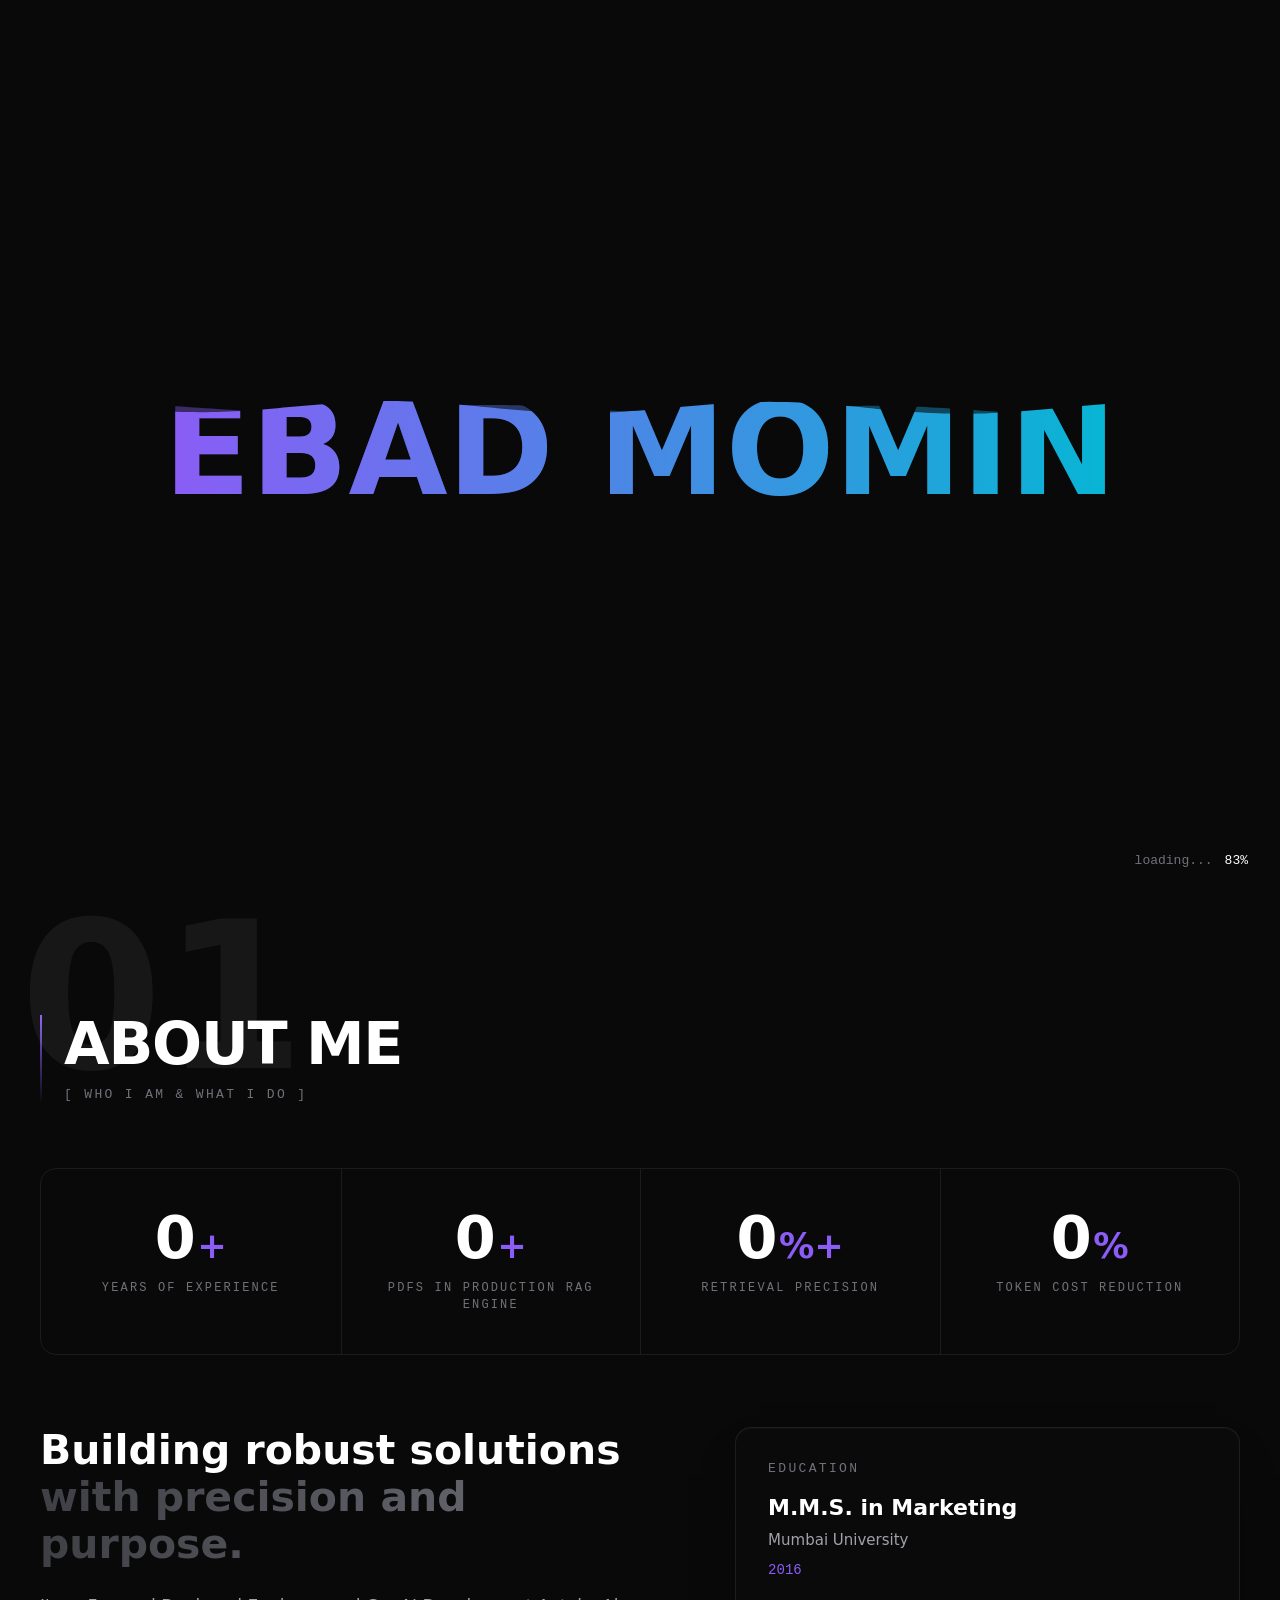
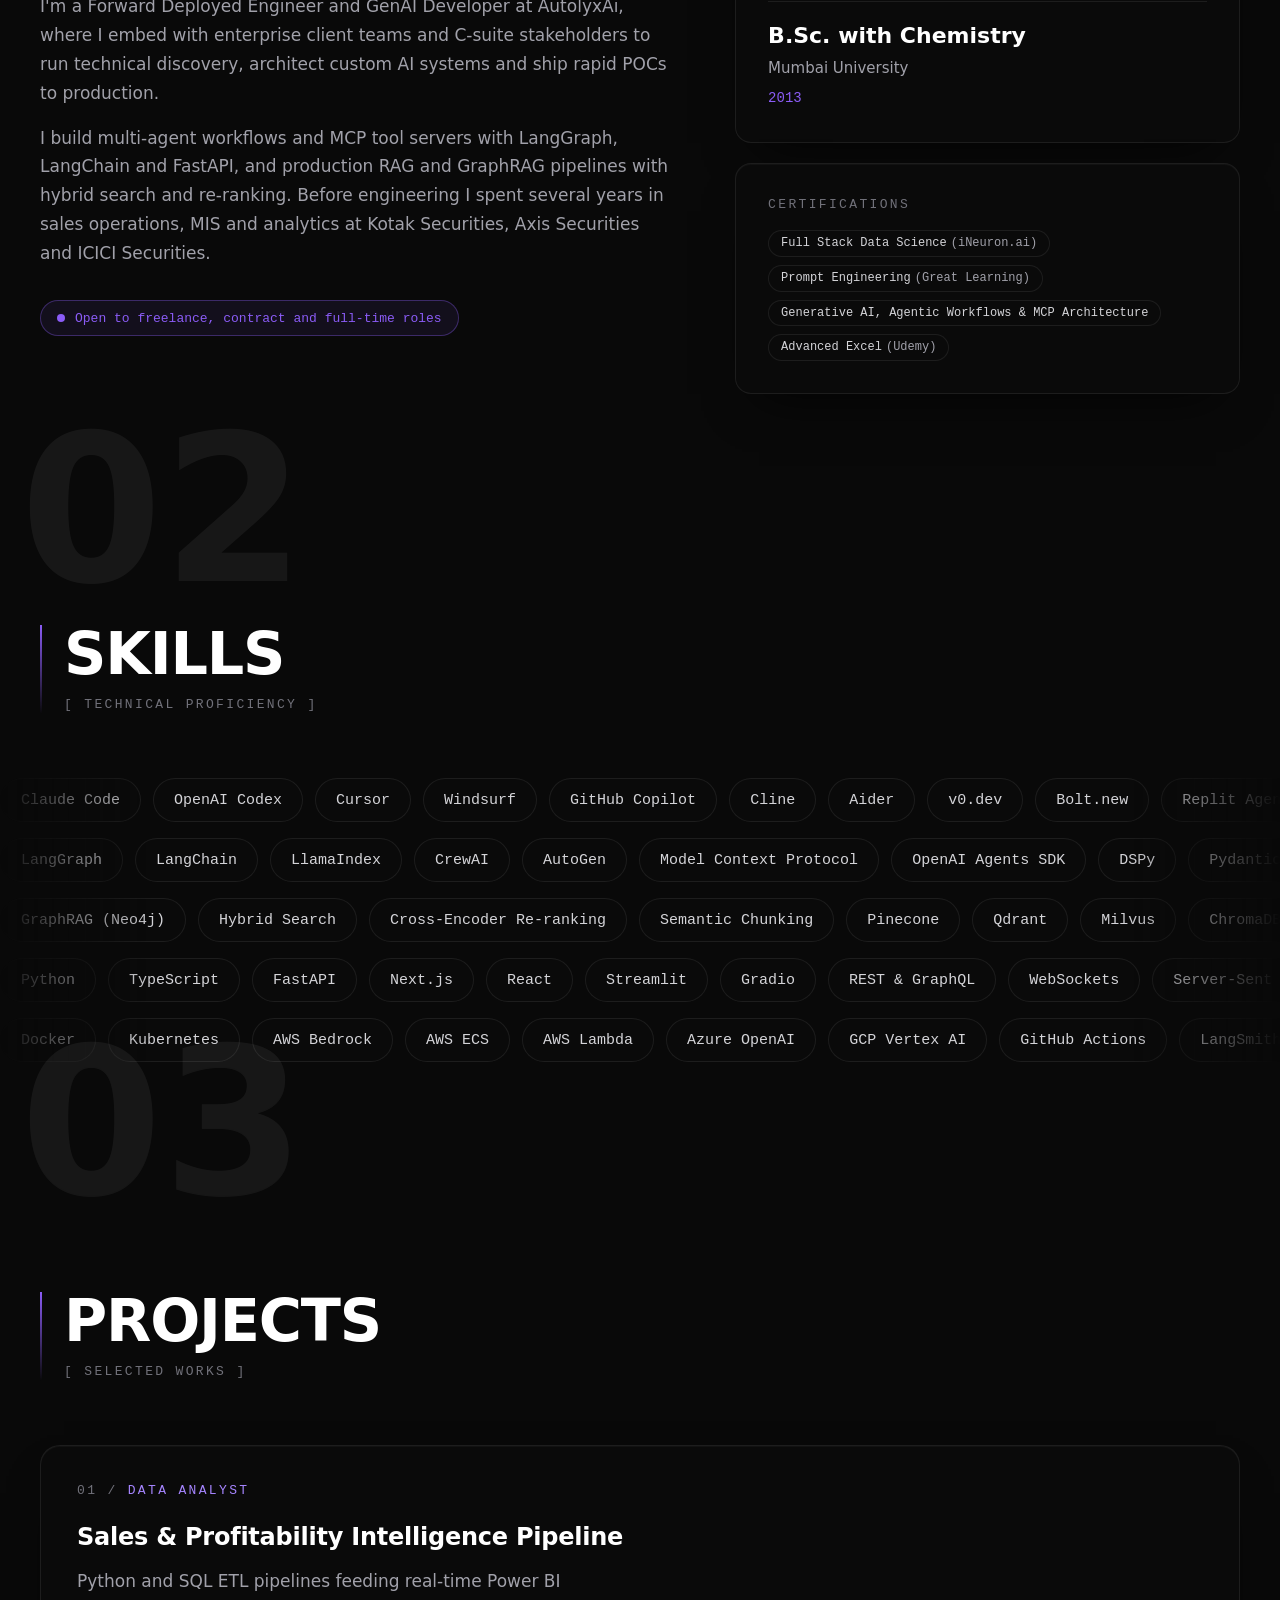
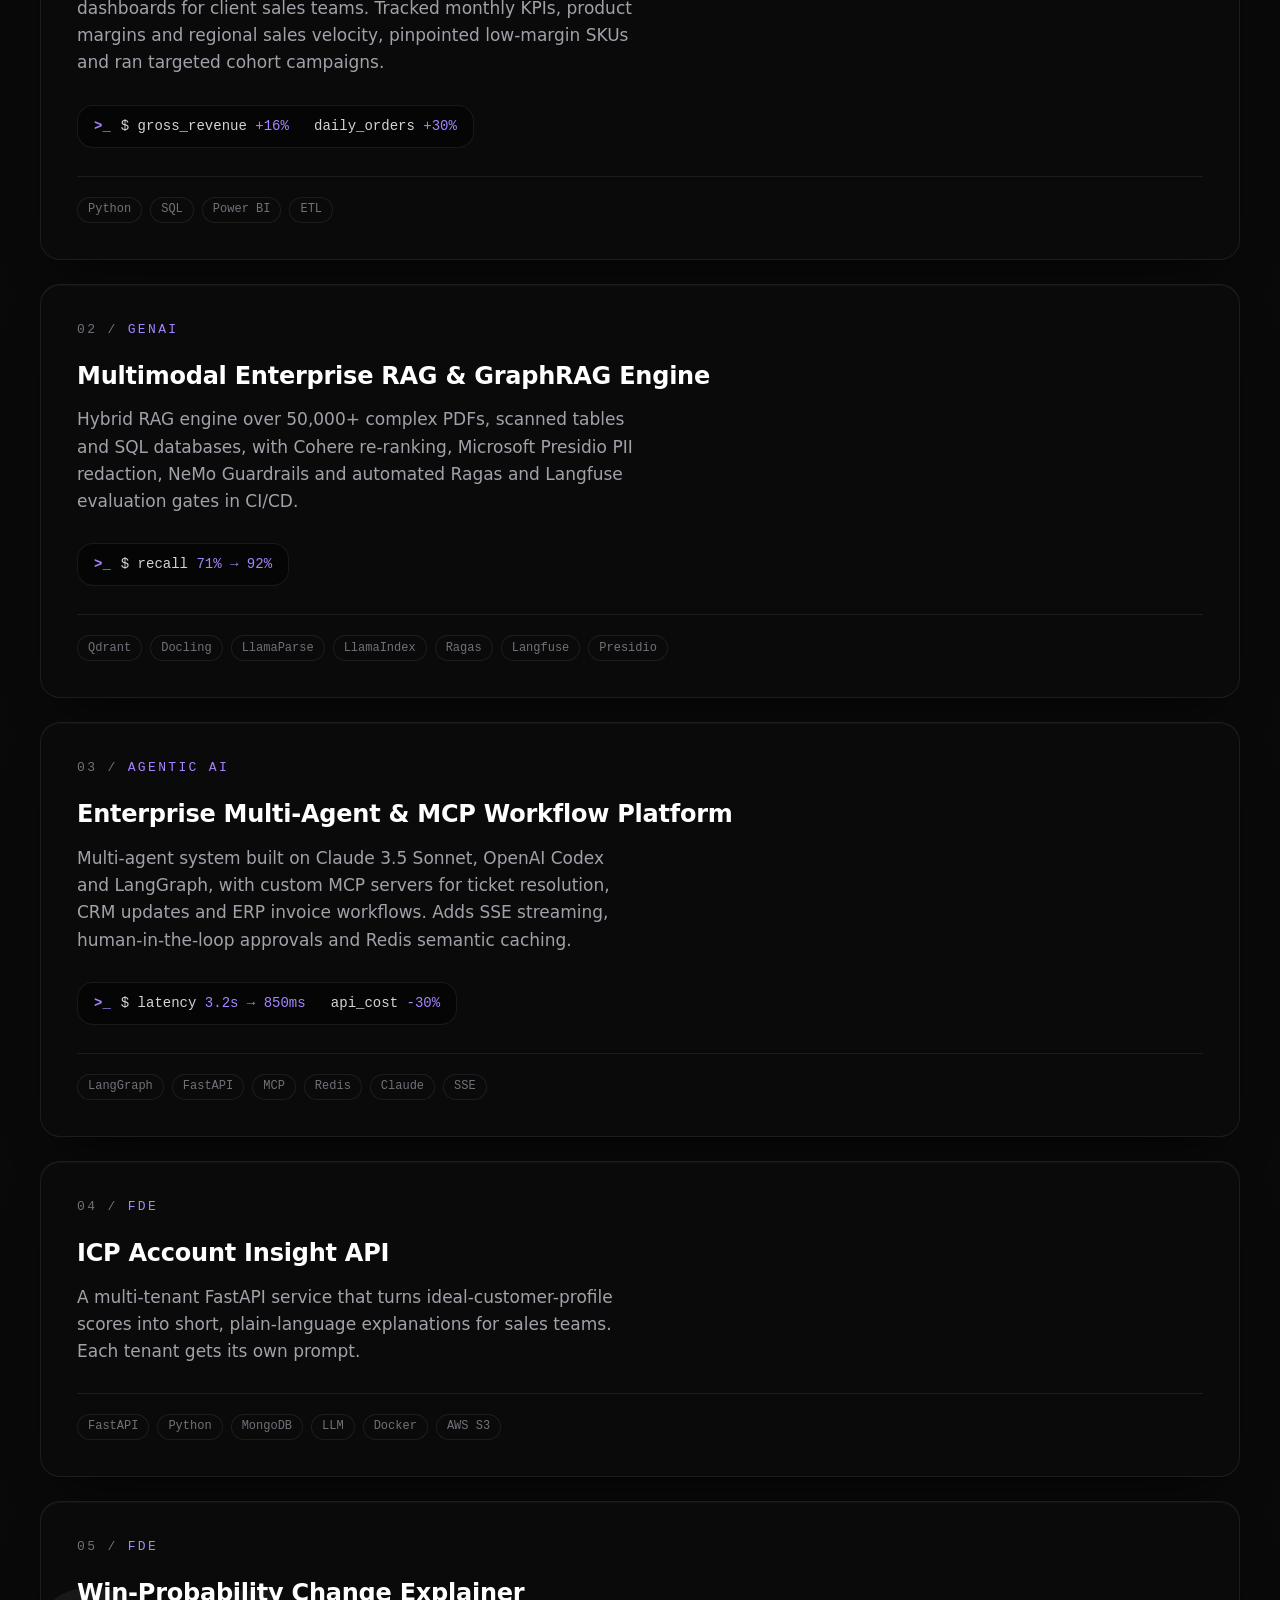
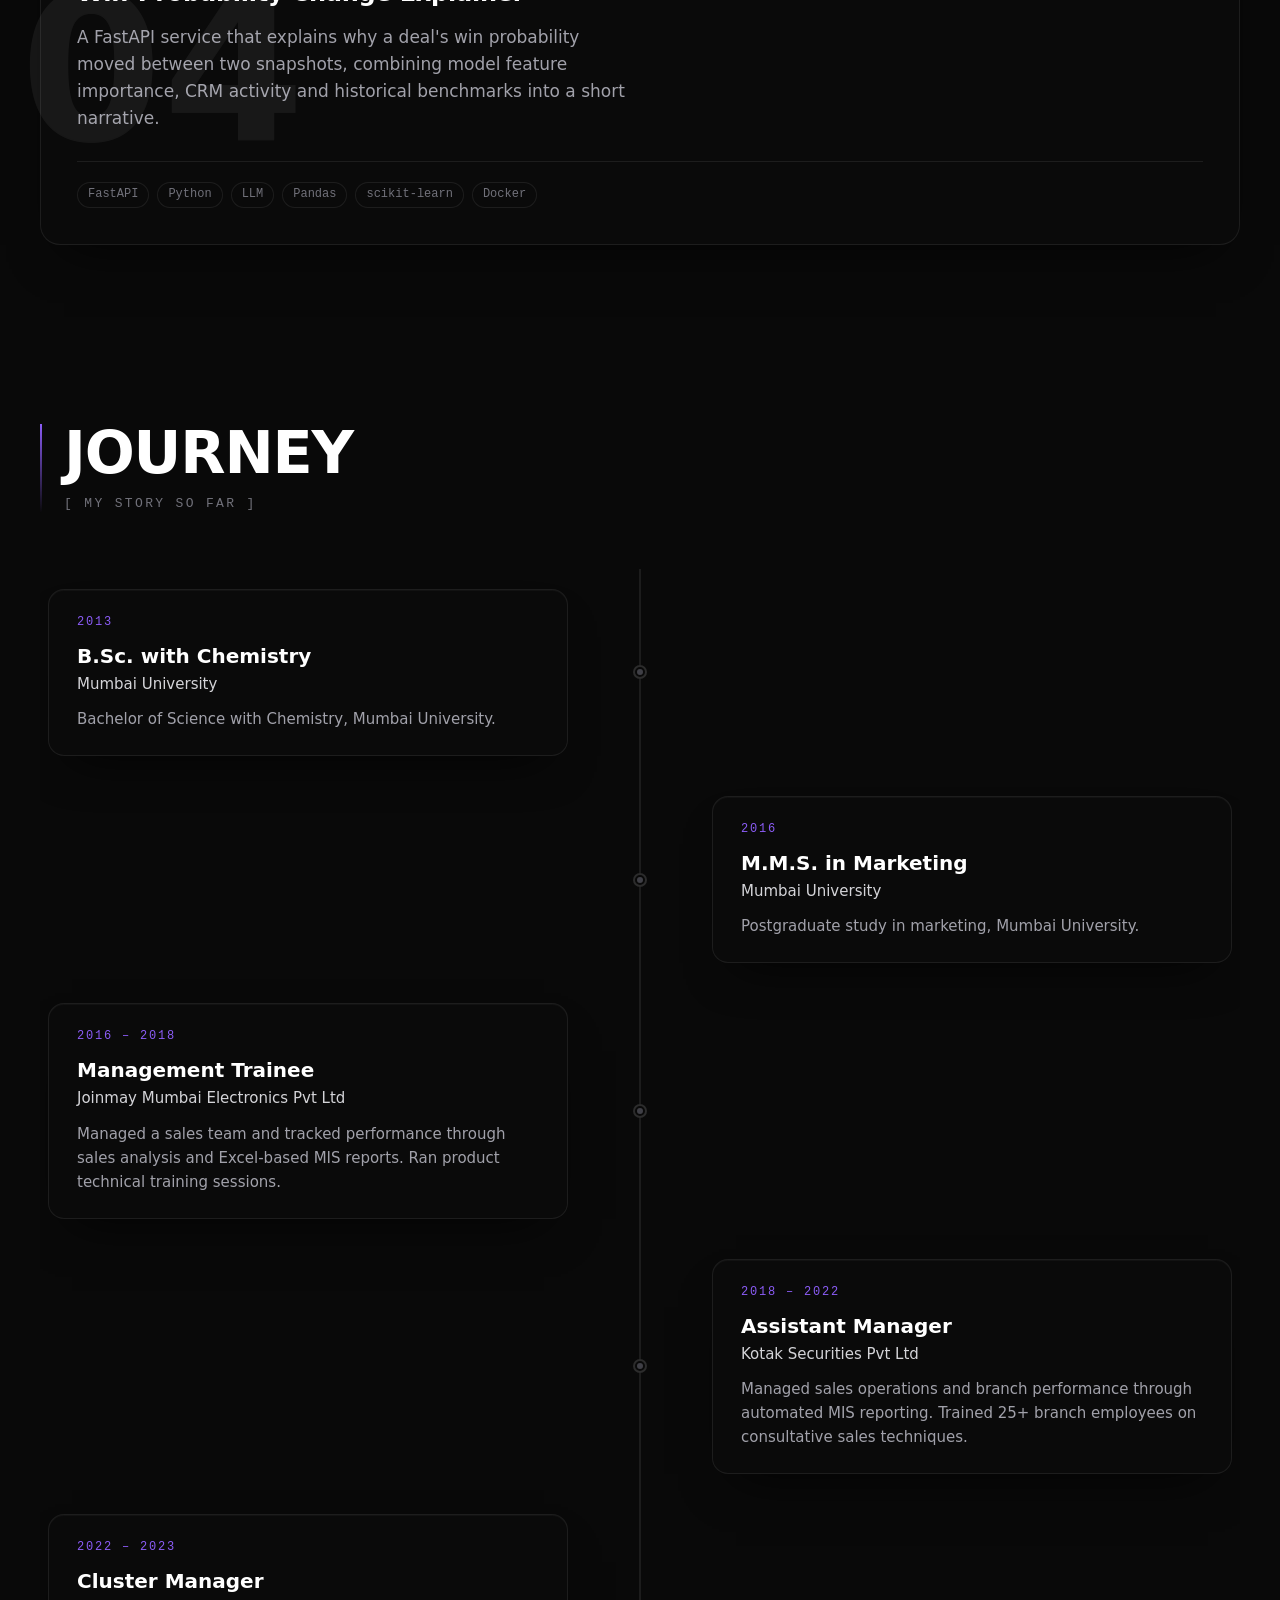
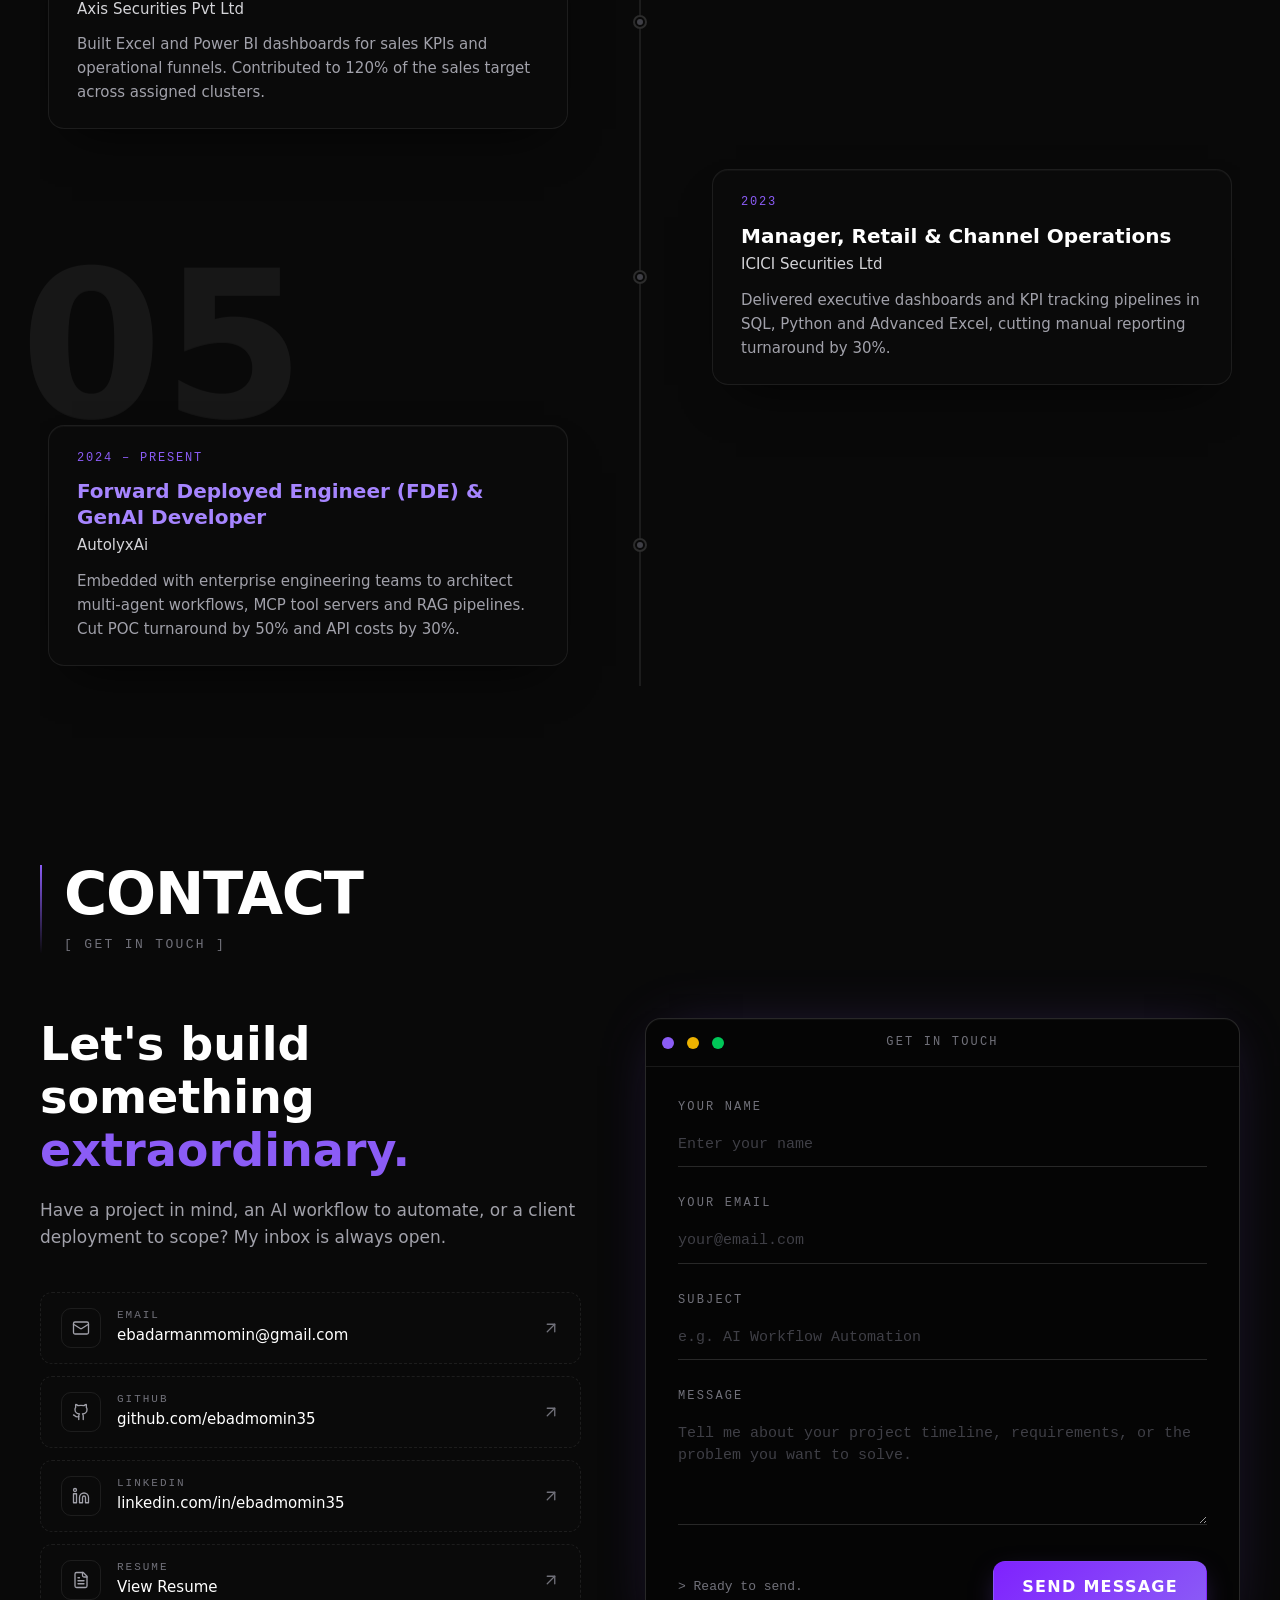
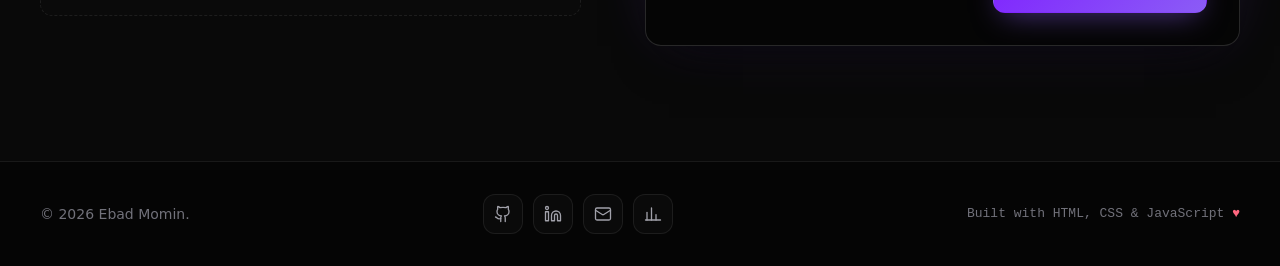
==== commit 55a3216a: "updated some links for profile linkedIN updated" ====
--- a/index.html
+++ b/index.html
@@ -504,11 +504,11 @@
                 </a>
               </li>
               <li>
-                <a class="ep-contact__link" href="https://www.linkedin.com/in/ebadmomin/" target="_blank" rel="noopener">
+                <a class="ep-contact__link" href="https://www.linkedin.com/in/ebadmomin35/" target="_blank" rel="noopener">
                   <span class="ep-contact__icon"><svg viewBox="0 0 24 24" aria-hidden="true" focusable="false"><use href="#ep-i-linkedin"/></svg></span>
                   <span class="ep-contact__text">
                     <span class="ep-label ep-contact__label">LinkedIn</span>
-                    <span class="ep-contact__value">linkedin.com/in/ebadmomin</span>
+                    <span class="ep-contact__value">linkedin.com/in/ebadmomin35</span>
                   </span>
                   <svg class="ep-contact__arrow" viewBox="0 0 24 24" aria-hidden="true" focusable="false"><use href="#ep-i-arrow-up-right"/></svg>
                 </a>
@@ -583,7 +583,7 @@
       <p class="ep-footer__copy">© 2026 Ebad Momin.</p>
       <ul class="ep-footer__links">
         <li><a class="ep-icon-btn" href="https://github.com/ebadmomin35" target="_blank" rel="noopener" aria-label="GitHub"><svg viewBox="0 0 24 24" width="18" height="18" fill="none" stroke="currentColor" stroke-width="1.75" stroke-linecap="round" stroke-linejoin="round" aria-hidden="true" focusable="false"><path d="M15 22v-4a4.8 4.8 0 0 0-1-3.5c3 0 6-2 6-5.5.08-1.25-.27-2.48-1-3.5.28-1.15.28-2.35 0-3.5 0 0-1 0-3 1.5-2.64-.5-5.36-.5-8 0C6 2 5 2 5 2c-.3 1.15-.3 2.35 0 3.5A5.403 5.403 0 0 0 4 9c0 3.5 3 5.5 6 5.5-.39.49-.68 1.05-.85 1.65-.17.6-.22 1.23-.15 1.85v4"/><path d="M9 18c-4.51 2-5-2-7-2"/></svg></a></li>
-        <li><a class="ep-icon-btn" href="https://www.linkedin.com/in/ebadmomin/" target="_blank" rel="noopener" aria-label="LinkedIn"><svg viewBox="0 0 24 24" width="18" height="18" fill="none" stroke="currentColor" stroke-width="1.75" stroke-linecap="round" stroke-linejoin="round" aria-hidden="true" focusable="false"><path d="M16 8a6 6 0 0 1 6 6v7h-4v-7a2 2 0 0 0-2-2 2 2 0 0 0-2 2v7h-4v-7a6 6 0 0 1 6-6z"/><rect x="2" y="9" width="4" height="12"/><circle cx="4" cy="4" r="2"/></svg></a></li>
+        <li><a class="ep-icon-btn" href="https://www.linkedin.com/in/ebadmomin35/" target="_blank" rel="noopener" aria-label="LinkedIn"><svg viewBox="0 0 24 24" width="18" height="18" fill="none" stroke="currentColor" stroke-width="1.75" stroke-linecap="round" stroke-linejoin="round" aria-hidden="true" focusable="false"><path d="M16 8a6 6 0 0 1 6 6v7h-4v-7a2 2 0 0 0-2-2 2 2 0 0 0-2 2v7h-4v-7a6 6 0 0 1 6-6z"/><rect x="2" y="9" width="4" height="12"/><circle cx="4" cy="4" r="2"/></svg></a></li>
         <li><a class="ep-icon-btn" href="mailto:ebadarmanmomin@gmail.com" aria-label="Email"><svg viewBox="0 0 24 24" width="18" height="18" fill="none" stroke="currentColor" stroke-width="1.75" stroke-linecap="round" stroke-linejoin="round" aria-hidden="true" focusable="false"><rect x="2" y="4" width="20" height="16" rx="2"/><path d="m22 7-8.97 5.7a1.94 1.94 0 0 1-2.06 0L2 7"/></svg></a></li>
         <li><a class="ep-icon-btn" href="https://public.tableau.com/app/profile/ebadmomin" target="_blank" rel="noopener" aria-label="Tableau Public"><svg viewBox="0 0 24 24" width="18" height="18" fill="none" stroke="currentColor" stroke-width="1.75" stroke-linecap="round" stroke-linejoin="round" aria-hidden="true" focusable="false"><path d="M4 20V10"/><path d="M10 20V4"/><path d="M16 20v-7"/><path d="M22 20H2"/></svg></a></li>
       </ul>
@@ -657,7 +657,7 @@
         <li class="ep-palette__item" role="option" id="ep-palette-opt-3" aria-selected="false" data-href="#work" data-label="Go to Projects"><span class="ep-palette__icon"><svg viewBox="0 0 24 24" fill="none" stroke="currentColor" stroke-width="1.75" stroke-linecap="round" stroke-linejoin="round" aria-hidden="true" focusable="false"><path d="M20 20a2 2 0 0 0 2-2V8a2 2 0 0 0-2-2h-7.9a2 2 0 0 1-1.69-.9L9.6 3.9A2 2 0 0 0 7.93 3H4a2 2 0 0 0-2 2v13a2 2 0 0 0 2 2Z"/></svg></span><span class="ep-palette__label">Go to Projects</span></li>
         <li class="ep-palette__item" role="option" id="ep-palette-opt-4" aria-selected="false" data-href="#journey" data-label="Go to Journey"><span class="ep-palette__icon"><svg viewBox="0 0 24 24" fill="none" stroke="currentColor" stroke-width="1.75" stroke-linecap="round" stroke-linejoin="round" aria-hidden="true" focusable="false"><path d="M15 2H6a2 2 0 0 0-2 2v16a2 2 0 0 0 2 2h12a2 2 0 0 0 2-2V7Z"/><path d="M14 2v5h5"/></svg></span><span class="ep-palette__label">Go to Journey</span></li>
         <li class="ep-palette__item" role="option" id="ep-palette-opt-5" aria-selected="false" data-href="#contact" data-label="Go to Contact"><span class="ep-palette__icon"><svg viewBox="0 0 24 24" fill="none" stroke="currentColor" stroke-width="1.75" stroke-linecap="round" stroke-linejoin="round" aria-hidden="true" focusable="false"><rect x="2" y="4" width="20" height="16" rx="2"/><path d="m22 7-10 6L2 7"/></svg></span><span class="ep-palette__label">Go to Contact</span></li>
-        <li class="ep-palette__item" role="option" id="ep-palette-opt-6" aria-selected="false" data-href="https://www.linkedin.com/in/ebadmomin/" data-external="true" data-label="LinkedIn Profile"><span class="ep-palette__icon"><svg viewBox="0 0 24 24" fill="none" stroke="currentColor" stroke-width="1.75" stroke-linecap="round" stroke-linejoin="round" aria-hidden="true" focusable="false"><path d="M15 3h6v6"/><path d="M10 14 21 3"/><path d="M18 13v6a2 2 0 0 1-2 2H5a2 2 0 0 1-2-2V8a2 2 0 0 1 2-2h6"/></svg></span><span class="ep-palette__label">LinkedIn Profile</span></li>
+        <li class="ep-palette__item" role="option" id="ep-palette-opt-6" aria-selected="false" data-href="https://www.linkedin.com/in/ebadmomin35/" data-external="true" data-label="LinkedIn Profile"><span class="ep-palette__icon"><svg viewBox="0 0 24 24" fill="none" stroke="currentColor" stroke-width="1.75" stroke-linecap="round" stroke-linejoin="round" aria-hidden="true" focusable="false"><path d="M15 3h6v6"/><path d="M10 14 21 3"/><path d="M18 13v6a2 2 0 0 1-2 2H5a2 2 0 0 1-2-2V8a2 2 0 0 1 2-2h6"/></svg></span><span class="ep-palette__label">LinkedIn Profile</span></li>
         <li class="ep-palette__item" role="option" id="ep-palette-opt-8" aria-selected="false" data-href="https://github.com/ebadmomin35" data-external="true" data-label="GitHub Profile"><span class="ep-palette__icon"><svg viewBox="0 0 24 24" fill="none" stroke="currentColor" stroke-width="1.75" stroke-linecap="round" stroke-linejoin="round" aria-hidden="true" focusable="false"><path d="M15 3h6v6"/><path d="M10 14 21 3"/><path d="M18 13v6a2 2 0 0 1-2 2H5a2 2 0 0 1-2-2V8a2 2 0 0 1 2-2h6"/></svg></span><span class="ep-palette__label">GitHub Profile</span></li>
         <li class="ep-palette__item" role="option" id="ep-palette-opt-7" aria-selected="false" data-action="snake" data-label="Play Cyber Snake Game"><span class="ep-palette__icon"><svg viewBox="0 0 24 24" fill="none" stroke="currentColor" stroke-width="1.75" stroke-linecap="round" stroke-linejoin="round" aria-hidden="true" focusable="false"><line x1="6" x2="10" y1="12" y2="12"/><line x1="8" x2="8" y1="10" y2="14"/><line x1="15" x2="15.01" y1="13" y2="13"/><line x1="18" x2="18.01" y1="11" y2="11"/><rect x="2" y="6" width="20" height="12" rx="2"/></svg></span><span class="ep-palette__label">Play Cyber Snake Game</span></li>
       </ul>
--- a/css/base.css
+++ b/css/base.css
@@ -484,11 +484,11 @@
   color: transparent;
   -webkit-text-fill-color: transparent;
 }
-/* Empty container: the wordmark shape shows dimly (about 18% of the text colour) before the liquid fills it. */
+/* Base layer is fully hidden at the start (opacity 0), so the name does not show before the liquid fills it. */
 .ep-loader__base {
   color: var(--ep-text);
   -webkit-text-fill-color: var(--ep-text);
-  opacity: 0.18;
+  opacity: 0;
 }
 /* Fill layers start fully clipped; main.js sets an inline clip-path (liquid surface) every frame. */
 .ep-loader__fill {
--- a/css/hero.css
+++ b/css/hero.css
@@ -141,6 +141,8 @@
   grid-area: 1 / 1;
   justify-self: start;
   white-space: nowrap;
+  padding-bottom: 0.14em;                    /* the gradient is painted in the box, so the box must reach the descenders (g, p) */
+  margin-bottom: -0.14em;                    /* net zero: line height and layout unchanged */
   opacity: 0;
   background: var(--ep-grad-brand);
   -webkit-background-clip: text;
